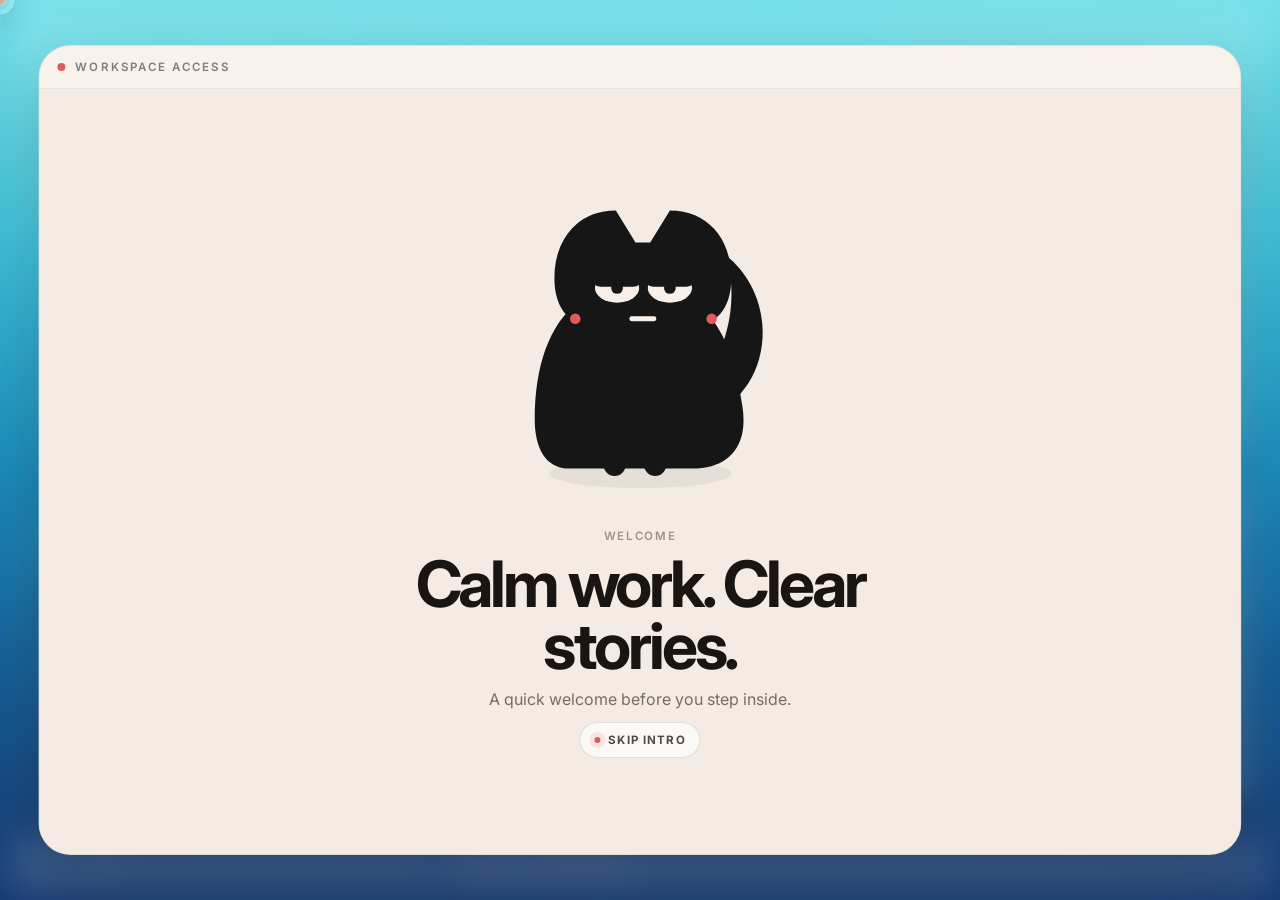
==== Diegetic portfolio/index.html @ e09e2489 "Add files via upload" ====
﻿<!DOCTYPE html>
<html lang="en">
<head>
  <meta charset="UTF-8">
  <meta name="viewport" content="width=device-width, initial-scale=1.0">
  <title>Welcome to my portfolio_Sweety Agarwal</title>
  <link rel="preconnect" href="https://fonts.googleapis.com">
  <link rel="preconnect" href="https://fonts.gstatic.com" crossorigin>
  <link href="https://fonts.googleapis.com/css2?family=Inter:wght@400;500;600;700;800&display=swap" rel="stylesheet">
  <link rel="stylesheet" href="styles.css">
</head>
<body data-stage="entry" data-theme="light">
  <div class="desktop-shell" id="desktop-shell">
    <div class="system-surface" id="system-surface">
      <div class="wallpaper-orb orb-a"></div>
      <div class="wallpaper-orb orb-b"></div>
      <div class="wallpaper-glow glow-a"></div>
      <div class="wallpaper-glow glow-b"></div>

      <main class="desktop-canvas" id="desktop-canvas">
        <div class="ocean-backdrop" aria-hidden="true">
          <img class="ocean-illustration" src="ocean-scene.svg" alt="">

          <div class="ocean-light light-a"></div>
          <div class="ocean-light light-b"></div>
          <div class="ocean-current current-a"></div>
          <div class="ocean-current current-b"></div>

          <div class="ocean-bubble-column bubbles-a">
            <span></span><span></span><span></span><span></span><span></span>
          </div>
          <div class="ocean-bubble-column bubbles-b">
            <span></span><span></span><span></span><span></span>
          </div>

          <div class="ocean-ambient-school">
            <span class="ambient-fish ambient-fish-a"></span>
            <span class="ambient-fish ambient-fish-b"></span>
            <span class="ambient-fish ambient-fish-c"></span>
            <span class="ambient-fish ambient-fish-d"></span>
            <span class="ambient-fish ambient-fish-e"></span>
          </div>

          <div class="ocean-plants">
            <span class="seaweed seaweed-a"></span>
            <span class="seaweed seaweed-b"></span>
            <span class="seaweed seaweed-c"></span>
            <span class="seaweed seaweed-d"></span>
            <span class="seaweed seaweed-e"></span>
            <span class="coral coral-a"></span>
            <span class="coral coral-b"></span>
          </div>

          <div class="custom-fish-layer" id="custom-fish-layer"></div>
        </div>

        <aside class="widgets-stack">
          <section class="widget-card hero-widget">
            <p class="widget-label">Sweety Agarwal</p>
            <h1>Interaction and visual designer building calm, story-led experiences.</h1>
            <p class="hero-compact-meta">Interaction and Visual Designer - Chhatarpur, India</p>
            <p class="hero-compact-note">
              UX/UI, packaging, editorial, and illustration shaped through research, systems thinking, and visual craft.
            </p>
            <div class="widget-actions">
              <button class="action-button" data-app-launch="projects" type="button">
                <span class="ms-icon">&#xE8B7;</span>
                <span>All Works</span>
              </button>
              <button class="action-button secondary" data-app-launch="resume" type="button">
                <span class="ms-icon">&#xE8A5;</span>
                <span>Resume</span>
              </button>
            </div>
            <div class="widget-links hero-link-row">
              <a href="https://www.behance.net/sweetyagarwal5" target="_blank" rel="noreferrer">
                <span class="ms-icon">&#xE8A7;</span>
                <span>Behance</span>
              </a>
              <a href="mailto:sagarwa130ct2004@gmail.com">
                <span class="ms-icon">&#xE8A8;</span>
                <span>Email</span>
              </a>
              <a href="file:///C:/Users/sweet/Downloads/Resume_SweetyAgarwal.pdf" target="_blank" rel="noreferrer">
                <span class="ms-icon">&#xE8E5;</span>
                <span>Resume PDF</span>
              </a>
            </div>
          </section>

          <div class="fish-studio-slot" id="fish-studio-desktop-slot">
            <section class="widget-card fish-studio-panel" id="fish-studio-panel" aria-labelledby="fish-studio-title">
              <div class="fish-studio-header">
                <p class="widget-label">Ocean Studio</p>
                <h2 id="fish-studio-title">Design your own fish</h2>
                <p>
                  Pick a fish preset, add a name, sketch on the canvas, and send it swimming into the home ocean.
                </p>
              </div>

              <div class="fish-studio-controls">
                <div class="fish-preset-row" id="fish-preset-row" role="list" aria-label="Fish presets"></div>

                <label class="fish-name-field" for="fish-name-input">
                  <span>Fish name</span>
                  <input id="fish-name-input" type="text" maxlength="24" value="Moonbeam" placeholder="Name your fish">
                </label>

                <div class="fish-brush-row">
                  <div class="fish-color-row" id="fish-color-row" role="list" aria-label="Brush colors"></div>

                  <label class="fish-size-field" for="fish-brush-size">
                    <span>Brush size</span>
                    <input id="fish-brush-size" type="range" min="2" max="16" value="7">
                  </label>
                </div>
              </div>

              <div class="fish-canvas-shell">
                <canvas class="fish-designer-canvas" id="fish-designer-canvas" width="360" height="220"></canvas>

                <div class="fish-canvas-actions">
                  <button class="action-button" id="save-fish-button" type="button">
                    <span class="ms-icon">&#xE8C8;</span>
                    <span>Add to Ocean</span>
                  </button>
                  <button class="action-button secondary" id="clear-fish-button" type="button">
                    <span class="ms-icon">&#xE74D;</span>
                    <span>Clear Marks</span>
                  </button>
                </div>
              </div>

              <p class="fish-studio-note" id="fish-studio-note">
                Choose a preset, sketch on it, and watch it join the underwater background.
              </p>
            </section>
          </div>
        </aside>

        <section class="desktop-field">
          <div class="desktop-icons" id="desktop-icons"></div>
        </section>
      </main>

      <section class="tablet-hub" id="tablet-hub" aria-label="Tablet workspace">
        <header class="tablet-topbar">
          <div class="tablet-topbar-left">
            <strong id="tablet-time">09:41</strong>
            <span id="tablet-date">Saturday</span>
          </div>
          <div class="tablet-topbar-right">
            <span class="tablet-status-pill">Wi-Fi</span>
            <span class="tablet-status-pill">100%</span>
          </div>
        </header>

        <div class="tablet-surface">
          <section class="tablet-widget tablet-feature-card">
            <p class="tablet-kicker">Sweety Agarwal</p>
            <h1>Interaction and visual design shaped by research, systems, and storytelling.</h1>
            <p>
              Across interfaces, packaging, editorial, and illustration, I build work that feels calm,
              expressive, and easy to understand on first contact.
            </p>
            <div class="tablet-quick-actions">
              <button class="tablet-action" type="button" data-app-launch="projects" data-track-app="projects">
                <span class="shell-inline-icon" aria-hidden="true">
                  <svg viewBox="0 0 24 24">
                    <path d="M3 7.5h6l2 2H21v8.5a2 2 0 0 1-2 2H5a2 2 0 0 1-2-2z"></path>
                    <path d="M3 7.5V6a2 2 0 0 1 2-2h4.5l2 2H19a2 2 0 0 1 2 2v1.5"></path>
                  </svg>
                </span>
                <span>Works</span>
              </button>
              <button class="tablet-action secondary" type="button" data-app-launch="gallery" data-track-app="gallery">
                <span class="shell-inline-icon" aria-hidden="true">
                  <svg viewBox="0 0 24 24">
                    <rect x="3.5" y="5" width="17" height="14" rx="2.5"></rect>
                    <circle cx="9" cy="10" r="1.5"></circle>
                    <path d="M6 16l4-3.5 3 2 2.5-2 2.5 3.5"></path>
                  </svg>
                </span>
                <span>Gallery</span>
              </button>
            </div>
          </section>

          <section class="tablet-widget tablet-profile-card">
            <p class="tablet-kicker">Profile</p>
            <strong>Sweety Agarwal</strong>
            <span>Interaction and Visual Designer</span>
            <span>Chhatarpur, India</span>
            <p class="profile-note">
              My process moves from framing the problem clearly to crafting the final visual language with intention.
            </p>
            <div class="tablet-inline-links">
              <a href="mailto:sagarwa130ct2004@gmail.com">Email</a>
              <a href="https://www.behance.net/sweetyagarwal5" target="_blank" rel="noreferrer">Behance</a>
            </div>
          </section>

          <section class="tablet-widget tablet-apps-card">
            <div class="tablet-app-grid" id="tablet-app-grid"></div>
          </section>

          <div class="fish-studio-slot" id="fish-studio-tablet-slot"></div>
        </div>

        <div class="tablet-dock" id="tablet-dock"></div>
      </section>

      <section class="mobile-hub" id="mobile-hub" aria-label="Mobile workspace">
        <header class="mobile-statusbar">
          <strong id="mobile-time">09:41</strong>
          <div class="mobile-status-icons">
            <span>5G</span>
            <span>78%</span>
          </div>
        </header>

        <div class="mobile-searchbar">
          <span class="shell-inline-icon" aria-hidden="true">
            <svg viewBox="0 0 24 24">
              <circle cx="11" cy="11" r="6.5"></circle>
              <path d="M16 16L21 21"></path>
            </svg>
          </span>
          <span>Search portfolio apps</span>
        </div>

        <section class="mobile-hero-card">
          <p class="mobile-kicker">Sweety Agarwal</p>
          <h1>Calm, story-led design across UX, branding, editorial, and illustration.</h1>
          <p>
            I use research, systems thinking, and visual craft to turn complex ideas into intuitive,
            expressive experiences that still feel easy to navigate.
          </p>
          <div class="mobile-hero-actions">
            <button class="mobile-chip" type="button" data-app-launch="projects" data-track-app="projects">
              <span class="shell-inline-icon" aria-hidden="true">
                <svg viewBox="0 0 24 24">
                  <path d="M3 7.5h6l2 2H21v8.5a2 2 0 0 1-2 2H5a2 2 0 0 1-2-2z"></path>
                  <path d="M3 7.5V6a2 2 0 0 1 2-2h4.5l2 2H19a2 2 0 0 1 2 2v1.5"></path>
                </svg>
              </span>
              <span>Works</span>
            </button>
            <button class="mobile-chip secondary" type="button" data-app-launch="contact" data-track-app="contact">
              <span class="shell-inline-icon" aria-hidden="true">
                <svg viewBox="0 0 24 24">
                  <rect x="3.5" y="6" width="17" height="12" rx="2.5"></rect>
                  <path d="M5.5 8l6.5 5 6.5-5"></path>
                </svg>
              </span>
              <span>Contact</span>
            </button>
          </div>
        </section>

        <section class="mobile-feature-card">
          <div>
            <p class="mobile-kicker">Designer note</p>
            <strong>Clear systems, emotional readability, and polished craft.</strong>
            <span>I balance structure and visual sensitivity so the work feels both thoughtful and alive.</span>
          </div>
          <button class="mobile-feature-open" type="button" data-app-launch="about" data-track-app="about">
            About
          </button>
        </section>

        <section class="mobile-apps-card">
          <div class="mobile-app-grid" id="mobile-app-grid"></div>
        </section>

        <div class="fish-studio-slot" id="fish-studio-mobile-slot"></div>

        <div class="mobile-dock" id="mobile-dock"></div>
      </section>

      <footer class="taskbar" aria-label="Windows 11 taskbar">
        <div class="taskbar-left">
          <div class="weather-chip">
            <span class="ms-icon" aria-hidden="true">&#xE706;</span>
            <div>
              <strong>27&#176;C</strong>
              <span>Partly sunny</span>
            </div>
          </div>
        </div>

        <div class="taskbar-center">
          <button class="taskbar-button start-button" data-app="home" aria-label="Open Home" type="button">
            <span class="windows-logo" aria-hidden="true">
              <span></span><span></span><span></span><span></span>
            </span>
          </button>
          <button class="taskbar-search" type="button" data-app-launch="home" aria-label="Search portfolio">
            <span class="ms-icon" aria-hidden="true">&#xE721;</span>
            <span>Search</span>
          </button>
          <button class="taskbar-button" data-app="projects" aria-label="Open Works" type="button">
            <span class="ms-icon">&#xE8B7;</span>
          </button>
          <button class="taskbar-button" data-app="gallery" aria-label="Open Gallery" type="button">
            <span class="ms-icon">&#xE91B;</span>
          </button>
          <button class="taskbar-button" data-app="resume" aria-label="Open Resume" type="button">
            <span class="ms-icon">&#xE8A5;</span>
          </button>
          <button class="taskbar-button" data-app="skills" aria-label="Open Skills" type="button">
            <span class="ms-icon">&#xE8A9;</span>
          </button>
          <button class="taskbar-button" data-app="contact" aria-label="Open Contact" type="button">
            <span class="ms-icon">&#xE8A8;</span>
          </button>
        </div>

        <div class="taskbar-right">
          <div class="tray-status">
            <span class="ms-icon" aria-hidden="true">&#xE70D;</span>
            <span class="ms-icon" aria-hidden="true">&#xEC15;</span>
            <span class="ms-icon" aria-hidden="true">&#xE7F5;</span>
          </div>
          <span class="tray-chip">ENG</span>
          <span class="tray-chip">IN</span>
          <span class="tray-clock">
            <span id="clock-time">00:00</span>
            <span id="clock-date">Loading date</span>
          </span>
        </div>
      </footer>
    </div>
  </div>

  <section class="studio-scene" id="studio-scene" aria-label="Illustrated studio scene">
    <div class="studio-stage">
      <div class="studio-room">
        <div class="studio-shelf shelf-top">
          <span class="shelf-box box-wide"></span>
          <span class="shelf-book-stack"></span>
          <span class="shelf-books books-lean"></span>
        </div>
        <div class="studio-shelf shelf-mid">
          <span class="shelf-box box-soft"></span>
          <span class="shelf-books books-tight"></span>
          <span class="shelf-box box-tall"></span>
        </div>

        <div class="wall-notes" aria-hidden="true">
          <span class="wall-note note-a"></span>
          <span class="wall-note note-b"></span>
          <span class="wall-note note-c"></span>
        </div>

        <button class="studio-object object-frame" type="button" data-scene-panel="about">
          <span class="frame-shell">
            <span class="frame-photo">
              <img src="https://pps.services.adobe.com/api/profile/90A51F5764BF70F70A495C36@65532a2e63c0a029495ea7.e/image/05bfb27a-6ff1-46e8-b8dc-bf4c6f96208b/276" alt="Portrait of Sweety Agarwal">
            </span>
          </span>
          <span class="studio-object-label">About</span>
        </button>

        <button class="studio-object object-canvas" type="button" data-scene-panel="canvas">
          <span class="canvas-panel">
            <img src="canvas-ocean-art.svg" alt="">
            <span class="canvas-swim-school" aria-hidden="true">
              <span class="canvas-swim-fish canvas-swim-fish-a"></span>
              <span class="canvas-swim-fish canvas-swim-fish-b"></span>
              <span class="canvas-swim-fish canvas-swim-fish-c"></span>
            </span>
          </span>
          <span class="easel-legs"></span>
          <span class="studio-object-label">Practice</span>
        </button>

        <button class="studio-object object-notebook" type="button" data-scene-panel="skills">
          <span class="notebook-shell">
            <span class="notebook-page"></span>
            <span class="notebook-band"></span>
          </span>
          <span class="studio-object-label">Skills</span>
        </button>

        <button class="studio-object object-tablet" type="button" data-scene-panel="works">
          <span class="tablet-shell">
            <span class="tablet-screen">
              <img src="https://mir-s3-cdn-cf.behance.net/project_modules/1400/9d5070246228971.69c004b11dc6f.jpg" alt="Selected work preview">
            </span>
          </span>
          <span class="studio-object-label">Works</span>
        </button>

        <button class="studio-object object-laptop" type="button" data-scene-enter>
          <span class="laptop-display">
            <span class="laptop-screen">
              <span class="mini-shell">
                <span class="mini-dot"></span>
                <span class="mini-window"></span>
                <span class="mini-card card-a"></span>
                <span class="mini-card card-b"></span>
                <span class="mini-card card-c"></span>
              </span>
            </span>
          </span>
          <span class="laptop-base">
            <span class="keyboard-field"></span>
            <span class="trackpad"></span>
          </span>
          <span class="studio-object-label">Enter workspace</span>
        </button>

        <button class="studio-object object-phone" type="button" data-scene-panel="contact">
          <span class="phone-shell">
            <span class="phone-screen">
              <span class="phone-notch"></span>
              <span class="phone-app-grid"></span>
            </span>
          </span>
          <span class="studio-object-label">Contact</span>
        </button>

        <button class="studio-object object-papers" type="button" data-scene-panel="resume">
          <span class="paper-stack">
            <span class="paper-sheet sheet-a"></span>
            <span class="paper-sheet sheet-b"></span>
            <span class="paper-sheet sheet-c"></span>
          </span>
          <span class="studio-object-label">Resume</span>
        </button>

        <button class="studio-object object-lamp" type="button" data-scene-panel="default">
          <span class="lamp-shade"></span>
          <span class="lamp-arm"></span>
          <span class="lamp-base"></span>
          <span class="lamp-bulb"></span>
          <span class="studio-object-label">Start here</span>
        </button>

        <div class="desk-surface" aria-hidden="true"></div>

        <div class="scene-screen-overlay" id="scene-screen-overlay" data-open="false">
          <article class="scene-panel-card" id="scene-panel-card" hidden tabindex="-1">
            <button class="scene-panel-close" id="scene-panel-close" type="button" hidden aria-label="Close scene panel">
              <span class="ms-icon" aria-hidden="true">&#xE711;</span>
            </button>
            <div id="scene-panel-content"></div>
          </article>
        </div>
      </div>

      <div class="scene-entry-actions">
        <button class="action-button" type="button" data-scene-enter>
          <span class="ms-icon">&#xE80F;</span>
          <span>Enter workspace</span>
        </button>
      </div>
    </div>
  </section>

  <div class="entry-layer" id="entry-layer">
    <div class="entry-window" id="entry-window" data-state="intro">
      <div class="entry-window-bar">
        <span class="entry-window-dot" aria-hidden="true"></span>
        <span class="entry-window-label">Workspace Access</span>
      </div>
      <div class="entry-window-body">
        <div class="entry-content" id="entry-content"></div>
      </div>
    </div>
  </div>

  <div class="resident-mascot" id="resident-mascot" aria-live="polite"></div>
  <div class="cursor-glow" id="cursor-glow" data-mode="hidden" aria-hidden="true"></div>

  <script src="app.js"></script>
</body>
</html>
---- Diegetic portfolio/styles.css ----
:root {
  --sky-top: #eef3fb;
  --sky-bottom: #d5e2f6;
  --mica: rgba(248, 251, 255, 0.56);
  --mica-strong: rgba(255, 255, 255, 0.72);
  --line: rgba(255, 255, 255, 0.4);
  --text: #16325c;
  --text-soft: rgba(22, 50, 92, 0.82);
  --shadow: 0 24px 60px rgba(25, 48, 90, 0.18);
  --taskbar-shadow: 0 20px 50px rgba(27, 45, 74, 0.16);
  --radius-xl: 28px;
  --radius-lg: 20px;
  --radius-md: 16px;
  --scene-wall: #f6efe7;
  --scene-wall-soft: #efe5db;
  --scene-panel-bg: rgba(255, 255, 255, 0.72);
  --scene-outline: rgba(27, 61, 113, 0.12);
  --scene-desk: #d7b18e;
  --scene-desk-edge: #c59667;
  --scene-wood-shadow: rgba(107, 73, 43, 0.18);
  --scene-object: #f8fbff;
  --scene-object-edge: rgba(33, 74, 133, 0.18);
  --scene-glow: rgba(118, 158, 255, 0.34);
  --scene-warm-glow: rgba(255, 220, 170, 0.48);
}

* {
  box-sizing: border-box;
}

html,
body {
  position: relative;
  margin: 0;
  min-height: 100%;
  overflow: hidden;
  font-family: "Inter", "Segoe UI Variable", "Segoe UI", sans-serif;
  color: var(--text);
  background: linear-gradient(180deg, var(--sky-top) 0%, var(--sky-bottom) 100%);
  transition: background 220ms ease, color 220ms ease;
}

button,
input,
textarea {
  font: inherit;
}

a {
  color: inherit;
}

.ms-icon {
  font-family: "Segoe Fluent Icons", "Segoe MDL2 Assets", sans-serif;
  font-style: normal;
  font-weight: 400;
  speak: none;
}

.studio-scene,
.desktop-shell {
  transition:
    opacity 460ms ease,
    transform 560ms cubic-bezier(0.2, 0.8, 0.2, 1);
}

body[data-stage="scene"] .desktop-shell {
  opacity: 0;
  pointer-events: none;
  transform: translateY(30px) scale(0.985);
}

body[data-stage="entry"] .studio-scene,
body[data-stage="unlocking"] .studio-scene,
body[data-stage="desktop"] .studio-scene {
  opacity: 0;
  pointer-events: none;
  transform: scale(1.02);
}

.system-surface {
  position: relative;
  min-height: 100vh;
  transition:
    opacity 520ms ease,
    transform 720ms cubic-bezier(0.2, 0.8, 0.2, 1),
    filter 720ms cubic-bezier(0.2, 0.8, 0.2, 1);
}

body[data-stage="entry"] .system-surface {
  opacity: 0.18;
  filter: blur(18px) saturate(0.88);
  transform: scale(0.986);
  pointer-events: none;
  user-select: none;
}

body[data-stage="unlocking"] .system-surface {
  opacity: 1;
  filter: blur(0) saturate(1);
  transform: scale(1);
  pointer-events: none;
}

body[data-stage="desktop"] .system-surface {
  opacity: 1;
  filter: none;
  transform: none;
  pointer-events: auto;
  user-select: auto;
}

.entry-layer {
  position: fixed;
  inset: 0;
  z-index: 90;
  pointer-events: none;
}

.entry-layer.is-complete {
  pointer-events: none;
}

.entry-window {
  position: fixed;
  top: 50%;
  left: 50%;
  --entry-window-height: min(90vh, 940px);
  width: min(94vw, 1480px);
  height: min(var(--entry-window-height), calc(100vh - 14px));
  min-height: var(--entry-window-height);
  max-height: calc(100vh - 14px);
  border: 1px solid rgba(31, 24, 19, 0.08);
  border-radius: 32px;
  background: #f4ece4;
  color: #151311;
  box-shadow: 0 30px 70px rgba(42, 28, 17, 0.18);
  overflow: hidden;
  opacity: 0;
  pointer-events: auto;
  visibility: hidden;
  transform: translate(-50%, -50%) scale(0.96);
  transition:
    opacity 280ms ease,
    visibility 280ms ease,
    transform 720ms cubic-bezier(0.2, 0.8, 0.2, 1);
}

body[data-stage="entry"] .entry-window,
body[data-stage="unlocking"] .entry-window {
  opacity: 1;
  visibility: visible;
}

body[data-stage="entry"] .entry-window {
  transform: translate(-50%, -50%) scale(1);
}

body[data-stage="unlocking"] .entry-window {
  transform: translate(-50%, -50%) scale(1.03);
}

body[data-stage="desktop"] .entry-window {
  opacity: 0;
  visibility: hidden;
  transform: translate(-50%, -52%) scale(1.02);
}

.entry-window-bar {
  display: flex;
  align-items: center;
  gap: 10px;
  padding: 14px 18px;
  border-bottom: 1px solid rgba(31, 24, 19, 0.08);
  background: #f8f2ec;
}

.entry-window-dot {
  width: 8px;
  height: 8px;
  border-radius: 999px;
  background: #de5b5b;
}

.entry-window-label {
  font-size: 0.72rem;
  font-weight: 600;
  letter-spacing: 0.18em;
  text-transform: uppercase;
  color: rgba(31, 24, 19, 0.54);
}

.entry-window-body {
  display: flex;
  min-height: calc(var(--entry-window-height) - 52px);
  padding: clamp(18px, 2.4vw, 28px);
  background: #f4ece4;
  align-items: center;
  overflow-y: auto;
  overflow-x: hidden;
}

.entry-content {
  display: flex;
  flex: 1;
  min-width: 0;
  align-items: center;
  justify-content: center;
}

.entry-screen {
  width: 100%;
  display: grid;
  justify-items: center;
  align-content: center;
  min-height: 100%;
  gap: 16px;
  text-align: center;
  opacity: 1;
  filter: none;
  transform: translateY(0);
  transition:
    opacity 180ms ease,
    transform 180ms ease,
    filter 220ms ease;
  animation: entryScreenIn 420ms cubic-bezier(0.2, 0.8, 0.2, 1) both;
}

.entry-screen.is-exiting {
  opacity: 0;
  filter: blur(10px);
  transform: translateY(-14px) scale(0.985);
}

.entry-screen.is-exiting[data-exit-direction="forward"] {
  transform: translateX(-18px) scale(0.985);
}

.entry-screen.is-exiting[data-exit-direction="fade"] {
  transform: translateY(-8px) scale(0.992);
}

.entry-stage-shell {
  display: grid;
  place-items: center;
  width: min(100%, 440px);
  min-height: 292px;
  padding: 8px 18px 4px;
  border: 0;
  border-radius: 0;
  background: transparent;
}

.entry-stage-shell-splash {
  min-height: 328px;
}

.entry-stage-shell-login {
  min-height: 278px;
}

.entry-cat-trigger {
  display: inline-grid;
  place-items: center;
  padding: 0;
  border: 0;
  background: transparent;
  cursor: pointer;
  transition: transform 180ms ease;
}

.entry-cat-trigger.is-static {
  cursor: default;
}

.entry-cat-trigger:hover,
.entry-cat-trigger:focus-visible {
  transform: translateY(-2px);
}

.entry-cat-trigger:focus-visible {
  outline: none;
}

.entry-cat-stage {
  display: grid;
  justify-items: center;
  gap: 12px;
  transition:
    opacity 280ms ease,
    transform 560ms cubic-bezier(0.2, 0.8, 0.2, 1);
}

.entry-cat-stage .cat-mascot {
  width: min(336px, 44vw);
  animation: mascotFloat 4.8s ease-in-out infinite;
}

.entry-voice-shell {
  display: inline-flex;
  align-items: center;
  justify-content: center;
  width: auto;
  max-width: 100%;
  padding: 10px 12px;
  border: 1px solid rgba(31, 24, 19, 0.08);
  border-radius: 999px;
  background: rgba(250, 244, 237, 0.94);
  box-shadow: 0 14px 28px rgba(39, 28, 19, 0.1);
  transition:
    box-shadow 180ms ease,
    transform 180ms ease;
}

.entry-voice-shell.is-speaking {
  box-shadow: 0 22px 40px rgba(39, 28, 19, 0.14);
  transform: translateY(-2px);
}

.entry-voice-meta,
.resident-guide-voice {
  display: flex;
  align-items: center;
  gap: 8px;
  width: 100%;
  color: rgba(31, 24, 19, 0.48);
  font-size: 0.63rem;
  font-weight: 700;
  letter-spacing: 0.12em;
  text-transform: uppercase;
}

.cat-voice-dot {
  width: 7px;
  height: 7px;
  border-radius: 999px;
  background: #de5b5b;
  box-shadow: 0 0 0 6px rgba(222, 91, 91, 0.12);
  flex-shrink: 0;
}

.cat-voice-bars {
  display: inline-flex;
  align-items: flex-end;
  gap: 4px;
  min-height: 14px;
  margin-left: auto;
}

.cat-voice-bars span {
  width: 4px;
  height: 10px;
  border-radius: 999px;
  background: rgba(31, 24, 19, 0.24);
  opacity: 0.54;
  transform-origin: center bottom;
}

.entry-voice-shell.is-speaking .cat-voice-bars span,
.resident-mascot.is-speaking .cat-voice-bars span {
  animation: voiceMeter 720ms ease-in-out infinite;
  opacity: 1;
}

.entry-voice-shell.is-speaking .cat-voice-bars span:nth-child(2),
.resident-mascot.is-speaking .cat-voice-bars span:nth-child(2) {
  animation-delay: 0.12s;
}

.entry-voice-shell.is-speaking .cat-voice-bars span:nth-child(3),
.resident-mascot.is-speaking .cat-voice-bars span:nth-child(3) {
  animation-delay: 0.24s;
}

.entry-voice-copy {
  display: none;
}

.entry-title,
.entry-login-label {
  margin: 0;
  font-size: clamp(2.2rem, 5vw, 4.4rem);
  font-weight: 700;
  letter-spacing: -0.05em;
  line-height: 0.96;
  color: #181512;
}

.entry-copy-block,
.entry-login-panel {
  display: grid;
  justify-items: center;
  gap: 14px;
  width: min(100%, 460px);
}

.entry-copy-block-intro {
  gap: 10px;
  width: min(100%, 520px);
}

.entry-intro-note {
  max-width: 32ch;
  margin: 0;
  color: rgba(31, 24, 19, 0.6);
  line-height: 1.65;
}

.entry-status-copy {
  margin: 0;
  font-size: 0.96rem;
  font-weight: 500;
  letter-spacing: 0.1em;
  text-transform: lowercase;
  color: rgba(31, 24, 19, 0.56);
}

.entry-status-dots {
  display: inline-flex;
  gap: 4px;
  margin-left: 6px;
  vertical-align: middle;
}

.entry-status-dots span {
  width: 5px;
  height: 5px;
  border-radius: 999px;
  background: rgba(31, 24, 19, 0.36);
  animation: statusDotPulse 1.2s ease-in-out infinite;
}

.entry-status-dots span:nth-child(2) {
  animation-delay: 0.18s;
}

.entry-status-dots span:nth-child(3) {
  animation-delay: 0.36s;
}

.entry-progress {
  display: inline-flex;
  align-items: center;
  gap: 9px;
}

.entry-footer {
  display: flex;
  flex-wrap: wrap;
  align-items: center;
  justify-content: center;
  gap: 10px 14px;
}

.entry-kicker,
.entry-cue {
  margin: 0;
  font-size: 0.72rem;
  font-weight: 600;
  letter-spacing: 0.14em;
  text-transform: uppercase;
}

.entry-kicker {
  color: rgba(31, 24, 19, 0.42);
}

.entry-cue {
  color: rgba(31, 24, 19, 0.36);
}

.entry-progress-dot {
  width: 8px;
  height: 8px;
  border-radius: 999px;
  background: rgba(31, 24, 19, 0.12);
  transition: background-color 180ms ease, transform 180ms ease;
}

.entry-progress-dot.is-active {
  background: #de5b5b;
  transform: scale(1.05);
}

.entry-skip,
.resident-guide-skip {
  display: inline-flex;
  align-items: center;
  justify-content: center;
  gap: 8px;
  padding: 10px 14px;
  border: 1px solid rgba(31, 24, 19, 0.12);
  border-radius: 999px;
  background: rgba(255, 255, 255, 0.66);
  color: rgba(31, 24, 19, 0.78);
  cursor: pointer;
  font-size: 0.72rem;
  font-weight: 700;
  letter-spacing: 0.1em;
  text-transform: uppercase;
  transition:
    background-color 180ms ease,
    transform 180ms ease,
    box-shadow 180ms ease;
}

.entry-skip::before,
.resident-guide-skip::before {
  content: "";
  width: 6px;
  height: 6px;
  border-radius: 999px;
  background: #de5b5b;
  box-shadow: 0 0 0 5px rgba(222, 91, 91, 0.12);
}

.entry-skip:hover,
.entry-skip:focus-visible,
.resident-guide-skip:hover,
.resident-guide-skip:focus-visible {
  background: rgba(255, 255, 255, 0.9);
  box-shadow: 0 14px 24px rgba(39, 28, 19, 0.08);
  transform: translateY(-1px);
}

.entry-skip:focus-visible,
.resident-guide-skip:focus-visible {
  outline: 3px solid rgba(33, 101, 221, 0.24);
  outline-offset: 2px;
}

.entry-cta {
  display: inline-flex;
  align-items: center;
  gap: 10px;
  padding: 10px 16px;
  border: 1px solid rgba(31, 24, 19, 0.12);
  border-radius: 999px;
  background: #faf5ef;
  color: #171411;
  cursor: pointer;
  font-weight: 600;
  letter-spacing: 0.02em;
}

.entry-cta::before {
  content: "";
  width: 6px;
  height: 6px;
  border-radius: 999px;
  background: #de5b5b;
}

.entry-cta:hover,
.entry-cta:focus-visible {
  background: #fffaf6;
}

.entry-name-input {
  width: min(100%, 380px);
  padding: 14px 18px;
  border: 1px solid rgba(31, 24, 19, 0.14);
  border-radius: 999px;
  background: #fcf8f4;
  color: #171411;
  text-align: center;
}

.entry-name-input::placeholder {
  color: rgba(31, 24, 19, 0.38);
}

.entry-login-panel {
  transition:
    opacity 220ms ease,
    transform 280ms ease;
}

.entry-name-input:focus-visible {
  outline: 3px solid rgba(33, 101, 221, 0.28);
  outline-offset: 2px;
}

.entry-window.is-unlocking .entry-login-panel {
  opacity: 0;
  transform: translateY(-16px);
}

.entry-window.is-unlocking .entry-cat-stage,
.entry-window.is-unlocking .entry-stage-shell {
  transform: translateY(28px) scale(0.94);
}

.cat-mascot {
  --cat-track-x: 0px;
  --cat-track-y: 0px;
  --cat-base-look-x: 0px;
  --cat-base-look-y: 0px;
  --cat-eye-open: 1;
  --head-shift-x: 0px;
  --head-shift-y: 0px;
  --head-rotate: 0deg;
  --tail-shift-x: 0px;
  --tail-shift-y: 0px;
  --tail-rotate: -8deg;
  --body-scale-x: 1;
  --body-scale-y: 1;
  --body-shift-y: 0px;
  --paws-shift-y: 0px;
  --paw-left-x: 0px;
  --paw-left-y: 0px;
  --paw-left-rotate: 0deg;
  --paw-right-x: 0px;
  --paw-right-y: 0px;
  --paw-right-rotate: 0deg;
  --cat-mouth-scale: 1;
  --cat-mouth-rotate: 0deg;
  display: inline-grid;
  place-items: center;
  color: #161616;
  transform: translateY(0);
  transition: transform 180ms ease;
}

.cat-mascot svg {
  width: 100%;
  height: auto;
  display: block;
}

.cat-stage-ring ellipse {
  fill: rgba(31, 24, 19, 0.06);
}

.cat-tail,
.cat-body,
.cat-head,
.cat-paw,
.cat-eye-lid {
  fill: currentColor;
}

.cat-tail-group,
.cat-body-group,
.cat-head-group,
.cat-paws-group {
  transition: transform 220ms ease;
}

.cat-tail-group {
  transform-origin: 186px 188px;
  transform: translate(var(--tail-shift-x), var(--tail-shift-y)) rotate(var(--tail-rotate));
}

.cat-body-group {
  transform-origin: 140px 178px;
  transform: translateY(var(--body-shift-y)) scale(var(--body-scale-x), var(--body-scale-y));
}

.cat-paws-group {
  transform: translateY(var(--paws-shift-y));
}

.cat-paw {
  transform-box: fill-box;
  transform-origin: center;
}

.cat-paw-left {
  transform: translate(var(--paw-left-x), var(--paw-left-y)) rotate(var(--paw-left-rotate));
}

.cat-paw-right {
  transform: translate(var(--paw-right-x), var(--paw-right-y)) rotate(var(--paw-right-rotate));
}

.cat-head-group {
  transform-origin: 143px 84px;
  transform: translate(var(--head-shift-x), var(--head-shift-y)) rotate(var(--head-rotate));
}

.cat-eye-shape {
  fill: #f8f0e8;
  transform-origin: center;
  transform: scaleY(var(--cat-eye-open));
  transition: transform 180ms ease;
}

.cat-pupil-group {
  transform: translate(
    calc(var(--cat-base-look-x) + var(--cat-track-x)),
    calc(var(--cat-base-look-y) + var(--cat-track-y))
  );
  transition: transform 240ms cubic-bezier(0.2, 0.8, 0.2, 1);
}

.cat-eye-pupil {
  fill: #161616;
  transition: opacity 120ms ease;
}

.cat-mouth {
  fill: #f8f0e8;
  transform-box: fill-box;
  transform-origin: center;
  transform: scaleX(var(--cat-mouth-scale)) rotate(var(--cat-mouth-rotate));
  transition: transform 180ms ease;
}

.cat-cheek {
  fill: #de5b5b;
}

.entry-screen-splash .entry-cat-stage .cat-mascot {
  width: min(344px, 46vw);
  animation: mascotFloat 5.6s ease-in-out infinite;
}

.entry-screen-intro {
  gap: 20px;
}

.entry-screen-onboarding .entry-cat-stage .cat-mascot {
  width: min(320px, 42vw);
  animation: mascotFloat 4.6s ease-in-out infinite;
}

.entry-screen-login .entry-cat-stage .cat-mascot {
  width: min(306px, 40vw);
}

.cat-pose-splash {
  --head-shift-y: 2px;
  --tail-rotate: -14deg;
  --body-scale-y: 0.96;
  --paws-shift-y: 8px;
  --cat-eye-open: 0.92;
}

.cat-pose-stand {
  --body-scale-y: 1.07;
  --body-shift-y: -7px;
  --paws-shift-y: -3px;
  --tail-rotate: 12deg;
  --head-shift-y: -10px;
  --cat-eye-open: 1.03;
}

.cat-pose-settle {
  --body-scale-y: 1;
  --body-shift-y: -2px;
  --paws-shift-y: 2px;
  --tail-rotate: 6deg;
  --head-shift-y: -4px;
}

.cat-pose-observe {
  --head-shift-x: -2px;
  --head-rotate: -2deg;
  --tail-rotate: -10deg;
  --body-scale-y: 1.02;
  --cat-base-look-x: -1px;
}

.cat-pose-tilt {
  --head-shift-x: -4px;
  --head-rotate: -8deg;
  --tail-rotate: 10deg;
  --cat-base-look-x: 2px;
}

.cat-pose-anticipate {
  --head-shift-y: -7px;
  --tail-rotate: 16deg;
  --paw-right-y: -10px;
  --paw-right-rotate: -6deg;
  --cat-eye-open: 1.08;
}

.cat-pose-guard {
  --head-shift-y: 2px;
  --tail-rotate: -18deg;
  --body-scale-x: 1.02;
}

.cat-pose-listen {
  --head-shift-x: 4px;
  --head-shift-y: -2px;
  --tail-rotate: 8deg;
  --paw-left-y: -4px;
  --cat-eye-open: 1.04;
}

.cat-pose-turnaway {
  --head-shift-x: -10px;
  --head-rotate: -10deg;
  --tail-rotate: -24deg;
  --cat-base-look-x: -3px;
}

.cat-pose-approve {
  --head-shift-y: -4px;
  --tail-rotate: 20deg;
  --paw-right-y: -5px;
  --cat-mouth-scale: 1.3;
  --cat-mouth-rotate: 6deg;
}

.cat-pose-loaf {
  --body-scale-y: 0.95;
  --paws-shift-y: 10px;
  --tail-rotate: -4deg;
  --head-shift-y: 2px;
}

.cat-pose-walk {
  --head-shift-x: 7px;
  --head-shift-y: -3px;
  --head-rotate: 4deg;
  --tail-rotate: 20deg;
  --body-scale-y: 1.04;
  --body-shift-y: -5px;
  --paws-shift-y: -5px;
  --cat-base-look-x: 4px;
  --cat-mouth-scale: 1.08;
}

.cat-mascot.is-ignore {
  --cat-base-look-x: -4px;
  --cat-base-look-y: 1.4px;
  --cat-mouth-scale: 0.74;
  --cat-mouth-rotate: -8deg;
}

.cat-mascot.is-approval {
  --cat-mouth-scale: 1.18;
  --cat-mouth-rotate: 4deg;
}

.cat-mascot.is-blinking .cat-eye-shape {
  transform: scaleY(0.08);
}

.cat-mascot.is-blinking .cat-eye-pupil {
  opacity: 0;
}

.cat-mascot.is-reacting .cat-tail-group {
  animation: tailSwish 620ms ease;
}

.cat-mascot.is-reacting .cat-head-group {
  animation: headNod 620ms ease;
}

.cat-mascot.is-speaking .cat-mouth {
  animation: catTalkMouth 180ms steps(2, end) infinite;
}

.cat-mascot.is-speaking .cat-head-group {
  animation: catTalkHead 360ms ease-in-out infinite;
}

.cat-mascot.is-speaking .cat-tail-group {
  animation: catTalkTail 780ms ease-in-out infinite;
}

.resident-mascot {
  position: fixed;
  right: 0;
  bottom: 86px;
  z-index: 85;
  display: flex;
  align-items: flex-end;
  gap: 18px;
  max-width: min(620px, calc(100vw - 14px));
  opacity: 0;
  pointer-events: none;
  transform: translate3d(24px, 18px, 0) scale(0.92);
  transform-origin: 100% 100%;
  transition:
    opacity 260ms ease,
    transform 420ms ease;
}

.resident-mascot.is-visible {
  opacity: 1;
  pointer-events: auto;
  transform: translate3d(0, 0, 0) scale(1);
}

.resident-mascot.is-dismissing {
  pointer-events: none;
}

.resident-mascot.is-dismissing:not(.is-walking-out) {
  opacity: 0;
  transform: translate3d(0, 16px, 0) scale(0.94);
}

.resident-mascot.is-dismissing.is-walking-out {
  opacity: 0;
  transform: translate3d(118%, 0, 0) scale(1);
  transition:
    transform 1180ms cubic-bezier(0.28, 0.04, 0.83, 0.26),
    opacity 180ms linear 920ms;
}

.resident-mascot-shell {
  display: grid;
  flex-shrink: 0;
  align-items: end;
  justify-items: end;
  width: 196px;
  height: 202px;
  border: 0;
  border-radius: 0;
  background: transparent;
  box-shadow: none;
  overflow: visible;
}

.resident-mascot .cat-mascot {
  width: 168px;
  transform-origin: 74% 100%;
  animation: mascotFloat 5.2s ease-in-out infinite;
}

.resident-guide-bubble {
  position: relative;
  margin-bottom: 24px;
  display: grid;
  gap: 12px;
  max-width: 344px;
  padding: 18px 20px;
  border: 1px solid rgba(31, 24, 19, 0.08);
  border-radius: 24px;
  background: rgba(244, 236, 228, 0.96);
  box-shadow: 0 18px 34px rgba(39, 28, 19, 0.12);
  opacity: 0;
  transform: translateY(10px);
  transition:
    opacity 220ms ease,
    transform 220ms ease;
}

.resident-guide-bubble::after {
  content: "";
  position: absolute;
  right: -8px;
  bottom: 22px;
  width: 16px;
  height: 16px;
  border-top: 1px solid rgba(31, 24, 19, 0.08);
  border-right: 1px solid rgba(31, 24, 19, 0.08);
  background: rgba(244, 236, 228, 0.96);
  transform: rotate(45deg);
}

.resident-guide-bubble.is-visible {
  opacity: 1;
  transform: translateY(0);
}

.resident-guide-copy {
  margin: 0;
  color: rgba(31, 24, 19, 0.86);
  font-size: 0.95rem;
  line-height: 1.7;
}

.resident-guide-actions {
  display: flex;
  justify-content: flex-start;
}

.resident-mascot.is-speaking .resident-guide-bubble {
  box-shadow: 0 22px 40px rgba(39, 28, 19, 0.16);
}

.resident-mascot.is-walking-out .resident-guide-bubble {
  opacity: 0;
  transform: translate3d(18px, 8px, 0);
  transition-duration: 180ms;
}

.resident-mascot.is-walking-out .cat-mascot {
  animation: residentWalkBob 280ms ease-in-out infinite;
}

.resident-mascot.is-walking-out .cat-body-group {
  animation: residentBodyStride 280ms ease-in-out infinite;
}

.resident-mascot.is-walking-out .cat-head-group {
  animation: residentHeadStride 280ms ease-in-out infinite;
}

.resident-mascot.is-walking-out .cat-tail-group {
  animation: residentTailStride 560ms ease-in-out infinite;
}

.resident-mascot.is-walking-out .cat-paw-left {
  animation: residentPawLeft 280ms ease-in-out infinite;
}

.resident-mascot.is-walking-out .cat-paw-right {
  animation: residentPawRight 280ms ease-in-out infinite;
}

.guide-focus {
  position: relative;
  z-index: 3;
  box-shadow:
    0 0 0 3px rgba(222, 91, 91, 0.16),
    0 0 0 8px rgba(222, 91, 91, 0.08) !important;
  animation: guidePulse 1.4s ease-in-out infinite;
}

@keyframes entryScreenIn {
  from {
    opacity: 0;
    transform: translateY(18px) scale(0.985);
  }

  to {
    opacity: 1;
    transform: translateY(0) scale(1);
  }
}

@keyframes mascotFloat {
  0%,
  100% {
    transform: translateY(0);
  }

  50% {
    transform: translateY(-3px);
  }
}

@keyframes catTalkMouth {
  0%,
  100% {
    transform: scaleX(calc(var(--cat-mouth-scale) * 0.86)) scaleY(0.75) rotate(var(--cat-mouth-rotate));
  }

  50% {
    transform: scaleX(calc(var(--cat-mouth-scale) * 1.24)) scaleY(1.08) rotate(calc(var(--cat-mouth-rotate) + 2deg));
  }
}

@keyframes catTalkHead {
  0%,
  100% {
    transform: translate(var(--head-shift-x), var(--head-shift-y)) rotate(var(--head-rotate));
  }

  50% {
    transform: translate(calc(var(--head-shift-x) + 1px), calc(var(--head-shift-y) - 3px)) rotate(calc(var(--head-rotate) + 2deg));
  }
}

@keyframes catTalkTail {
  0%,
  100% {
    transform: translate(var(--tail-shift-x), var(--tail-shift-y)) rotate(var(--tail-rotate));
  }

  50% {
    transform: translate(calc(var(--tail-shift-x) - 2px), calc(var(--tail-shift-y) - 1px)) rotate(calc(var(--tail-rotate) + 10deg));
  }
}

@keyframes tailSwish {
  0%,
  100% {
    transform: translate(var(--tail-shift-x), var(--tail-shift-y)) rotate(var(--tail-rotate));
  }

  35% {
    transform: translate(var(--tail-shift-x), var(--tail-shift-y)) rotate(calc(var(--tail-rotate) + 12deg));
  }

  70% {
    transform: translate(var(--tail-shift-x), var(--tail-shift-y)) rotate(calc(var(--tail-rotate) - 8deg));
  }
}

@keyframes headNod {
  0%,
  100% {
    transform: translate(var(--head-shift-x), var(--head-shift-y)) rotate(var(--head-rotate));
  }

  40% {
    transform: translate(var(--head-shift-x), calc(var(--head-shift-y) - 4px)) rotate(calc(var(--head-rotate) - 2deg));
  }
}

@keyframes residentWalkBob {
  0%,
  100% {
    transform: translateY(0);
  }

  50% {
    transform: translateY(-6px);
  }
}

@keyframes residentBodyStride {
  0%,
  100% {
    transform: translateY(-4px) scale(1.02, 1.04);
  }

  50% {
    transform: translateY(-7px) scale(1.04, 1.01);
  }
}

@keyframes residentHeadStride {
  0%,
  100% {
    transform: translate(7px, -3px) rotate(4deg);
  }

  50% {
    transform: translate(11px, -7px) rotate(7deg);
  }
}

@keyframes residentTailStride {
  0%,
  100% {
    transform: translate(0, 0) rotate(14deg);
  }

  50% {
    transform: translate(-2px, -1px) rotate(26deg);
  }
}

@keyframes residentPawLeft {
  0%,
  100% {
    transform: translate(-7px, -4px) rotate(-11deg);
  }

  50% {
    transform: translate(5px, 6px) rotate(10deg);
  }
}

@keyframes residentPawRight {
  0%,
  100% {
    transform: translate(5px, 5px) rotate(10deg);
  }

  50% {
    transform: translate(-7px, -5px) rotate(-11deg);
  }
}

@keyframes statusDotPulse {
  0%,
  100% {
    opacity: 0.32;
    transform: scale(0.92);
  }

  50% {
    opacity: 1;
    transform: scale(1);
  }
}

@keyframes voiceMeter {
  0%,
  100% {
    transform: scaleY(0.62);
  }

  50% {
    transform: scaleY(1.26);
  }
}

@keyframes guidePulse {
  0%,
  100% {
    transform: translateY(0);
    box-shadow:
      0 0 0 3px rgba(222, 91, 91, 0.14),
      0 0 0 8px rgba(222, 91, 91, 0.06);
  }

  50% {
    transform: translateY(-1px);
    box-shadow:
      0 0 0 3px rgba(222, 91, 91, 0.22),
      0 0 0 10px rgba(222, 91, 91, 0.12);
  }
}

.studio-scene {
  position: fixed;
  inset: 0;
  z-index: 70;
  overflow: auto;
  padding: 24px;
  background:
    radial-gradient(circle at 14% 16%, rgba(255, 255, 255, 0.94), transparent 20%),
    radial-gradient(circle at 82% 18%, rgba(255, 228, 204, 0.48), transparent 24%),
    linear-gradient(180deg, var(--scene-wall) 0%, var(--scene-wall-soft) 100%);
}

.studio-noise {
  position: absolute;
  inset: 0;
  opacity: 0.12;
  pointer-events: none;
  background-image:
    linear-gradient(rgba(255, 255, 255, 0.32) 1px, transparent 1px),
    linear-gradient(90deg, rgba(255, 255, 255, 0.2) 1px, transparent 1px);
  background-size: 28px 28px;
  mask-image: linear-gradient(180deg, rgba(0, 0, 0, 0.75), transparent);
}

.studio-stage {
  position: relative;
  z-index: 1;
  display: flex;
  flex-direction: column;
  justify-content: center;
  gap: 18px;
  min-height: calc(100vh - 48px);
}

.scene-panel-card,
.studio-room {
  backdrop-filter: blur(24px) saturate(130%);
  -webkit-backdrop-filter: blur(24px) saturate(130%);
}

.studio-topline {
  width: min(100%, 980px);
  margin: 0 auto;
  padding-left: 0;
  color: rgba(33, 74, 133, 0.78);
  font-size: 0.84rem;
  font-weight: 700;
  letter-spacing: 0.18em;
  text-align: center;
  text-transform: uppercase;
}

.studio-topline,
.scene-panel-kicker {
  margin: 0 0 12px;
  font-size: 0.74rem;
  letter-spacing: 0.16em;
  text-transform: uppercase;
  color: rgba(33, 74, 133, 0.7);
}

.scene-panel-card h2 {
  margin: 0 0 14px;
  color: var(--text);
  font-size: clamp(1.95rem, 3vw, 3.2rem);
  line-height: 0.96;
}

.scene-panel-card p,
.scene-panel-card li {
  color: var(--text-soft);
  line-height: 1.75;
}

.studio-room {
  position: relative;
  width: min(92vw, 980px);
  min-height: auto;
  aspect-ratio: 1 / 1;
  margin: 0 auto;
  border: 0;
  border-radius: 0;
  overflow: visible;
  background: transparent;
  box-shadow: none;
}

.studio-room::before {
  content: none;
}

.studio-room::after {
  content: none;
}

.studio-illustration {
  position: absolute;
  inset: 0;
  z-index: 1;
  width: 100%;
  height: 100%;
  object-fit: contain;
  user-select: none;
  pointer-events: none;
  filter: drop-shadow(0 28px 40px rgba(119, 95, 72, 0.18));
}

.studio-shelf {
  position: absolute;
  left: 9%;
  right: 9%;
  height: 16px;
  border-radius: 999px;
  background: linear-gradient(180deg, #d8b392, #c89a6e);
  box-shadow: 0 12px 24px var(--scene-wood-shadow);
}

.shelf-top {
  top: 15%;
}

.shelf-mid {
  top: 32%;
}

.shelf-box,
.shelf-books,
.shelf-book-stack {
  position: absolute;
  bottom: 12px;
  border-radius: 14px;
  background: rgba(255, 255, 255, 0.78);
  border: 1px solid rgba(33, 74, 133, 0.14);
}

.box-wide {
  left: 4%;
  width: 84px;
  height: 48px;
}

.box-tall {
  right: 7%;
  width: 78px;
  height: 56px;
}

.box-soft {
  left: 8%;
  width: 72px;
  height: 42px;
}

.shelf-book-stack {
  left: 28%;
  width: 64px;
  height: 42px;
}

.shelf-books {
  width: 118px;
  height: 44px;
}

.books-lean {
  right: 24%;
}

.books-tight {
  right: 10%;
  width: 88px;
}

.wall-notes {
  position: absolute;
  inset: 39% auto auto 20%;
  width: 160px;
  height: 110px;
}

.wall-note {
  position: absolute;
  border-radius: 14px;
  border: 1px solid rgba(33, 74, 133, 0.12);
  background: rgba(255, 255, 255, 0.74);
  box-shadow: 0 12px 18px rgba(39, 59, 94, 0.08);
}

.note-a {
  width: 72px;
  height: 84px;
  left: 0;
  top: 0;
  transform: rotate(-7deg);
}

.note-b {
  width: 54px;
  height: 58px;
  right: 16px;
  top: 22px;
  transform: rotate(8deg);
}

.note-c {
  width: 64px;
  height: 44px;
  right: 0;
  bottom: 0;
  transform: rotate(-4deg);
}

.studio-object {
  position: absolute;
  z-index: 2;
  border: 0;
  background: transparent;
  padding: 0;
  cursor: pointer;
  color: var(--text);
  transform: var(--object-transform, none);
  transition: transform 180ms ease;
}

.studio-object::after {
  content: "";
  position: absolute;
  inset: -14px;
  border-radius: 28px;
  background: radial-gradient(circle, var(--scene-glow) 0%, transparent 72%);
  opacity: 0;
  filter: blur(8px);
  transition: opacity 180ms ease;
  pointer-events: none;
  z-index: 0;
}

.studio-object > * {
  position: relative;
  z-index: 1;
}

.studio-object:hover,
.studio-object:focus-visible {
  transform: var(--object-transform, none) translateY(-4px);
  outline: none;
}

.studio-object:hover::after,
.studio-object:focus-visible::after {
  opacity: 1;
}

.studio-object-label {
  position: absolute;
  left: 50%;
  bottom: -38px;
  transform: translateX(-50%);
  padding: 7px 12px;
  border: 1px solid rgba(255, 255, 255, 0.42);
  border-radius: 999px;
  background: rgba(255, 255, 255, 0.72);
  color: var(--text);
  font-size: 0.72rem;
  font-weight: 700;
  letter-spacing: 0.01em;
  opacity: 0;
  white-space: nowrap;
  transition: opacity 180ms ease, transform 180ms ease;
  pointer-events: none;
}

.studio-object:hover .studio-object-label,
.studio-object:focus-visible .studio-object-label {
  opacity: 1;
  transform: translateX(-50%) translateY(-2px);
}

.object-frame {
  top: 18%;
  right: 12%;
  width: 138px;
  height: 174px;
}

.frame-shell {
  display: block;
  width: 100%;
  height: 100%;
  padding: 10px;
  border-radius: 20px;
  background: linear-gradient(180deg, #f7e5cc, #ddb890);
  box-shadow: 0 18px 28px rgba(98, 70, 40, 0.16);
}

.frame-photo,
.frame-photo img {
  display: block;
  width: 100%;
  height: 100%;
  border-radius: 14px;
}

.frame-photo {
  overflow: hidden;
  border: 1px solid rgba(33, 74, 133, 0.12);
  background: rgba(255, 255, 255, 0.92);
}

.object-frame:hover .frame-photo,
.object-frame:focus-visible .frame-photo {
  box-shadow: 0 0 30px rgba(255, 255, 255, 0.45);
}

.object-canvas {
  left: 30%;
  bottom: 26%;
  width: 122px;
  height: 196px;
  --object-transform: none;
}

.canvas-panel {
  position: absolute;
  top: 0;
  left: 50%;
  width: 110px;
  height: 128px;
  overflow: hidden;
  transform: translateX(-50%);
  border: 8px solid #f1dcc2;
  border-radius: 18px;
  background: linear-gradient(180deg, rgba(218, 250, 255, 0.96), rgba(16, 91, 129, 0.9));
  box-shadow: 0 16px 24px rgba(81, 57, 30, 0.16);
  isolation: isolate;
}

.canvas-panel::before {
  content: "";
  position: absolute;
  inset: 0;
  background:
    linear-gradient(180deg, rgba(255, 255, 255, 0.18), transparent 36%, rgba(12, 50, 94, 0.1) 100%),
    radial-gradient(circle at 24% 16%, rgba(255, 255, 255, 0.28) 0, transparent 40%);
  z-index: 1;
  pointer-events: none;
}

.canvas-panel img {
  width: 100%;
  height: 100%;
  object-fit: cover;
  display: block;
  transform: scale(1.02);
  filter: saturate(1.03);
}

.canvas-swim-school {
  position: absolute;
  inset: 0;
  z-index: 2;
  pointer-events: none;
}

.canvas-swim-fish {
  position: absolute;
  width: 24px;
  height: 10px;
  border-radius: 999px 12px 12px 999px;
  background: linear-gradient(90deg, rgba(255, 224, 179, 0.92) 0%, rgba(255, 255, 255, 0.42) 100%);
  color: rgba(255, 224, 179, 0.92);
  opacity: 0.84;
  box-shadow: inset 0 0 0 1px rgba(255, 255, 255, 0.18);
}

.canvas-swim-fish::before {
  content: "";
  position: absolute;
  left: -7px;
  top: 50%;
  transform: translateY(-50%);
  border-right: 8px solid currentColor;
  border-top: 5px solid transparent;
  border-bottom: 5px solid transparent;
}

.canvas-swim-fish::after {
  content: "";
  position: absolute;
  top: -3px;
  left: 8px;
  width: 8px;
  height: 5px;
  background: rgba(255, 255, 255, 0.4);
  clip-path: polygon(0 100%, 50% 0, 100% 100%);
}

.canvas-swim-fish-a {
  top: 20%;
  left: -22px;
  animation: canvasPanelSwim 10.2s linear infinite;
}

.canvas-swim-fish-b {
  top: 42%;
  right: -22px;
  width: 19px;
  height: 8px;
  color: rgba(165, 245, 233, 0.94);
  background: linear-gradient(90deg, rgba(165, 245, 233, 0.92) 0%, rgba(255, 255, 255, 0.3) 100%);
  animation: canvasPanelSwimReverse 8.6s linear infinite;
  animation-delay: -2.8s;
}

.canvas-swim-fish-c {
  top: 64%;
  left: -18px;
  width: 15px;
  height: 7px;
  color: rgba(255, 190, 165, 0.94);
  background: linear-gradient(90deg, rgba(255, 190, 165, 0.92) 0%, rgba(255, 255, 255, 0.28) 100%);
  animation: canvasPanelSwim 12s linear infinite;
  animation-delay: -5.2s;
}

.easel-legs {
  position: absolute;
  inset: auto 0 0 0;
  height: 96px;
}

.easel-legs::before,
.easel-legs::after,
.easel-legs {
  border-radius: 999px;
  background: linear-gradient(180deg, #d4ab82, #c29265);
}

.easel-legs::before,
.easel-legs::after {
  content: "";
  position: absolute;
  bottom: 0;
  width: 8px;
  height: 96px;
}

.easel-legs::before {
  left: 34px;
  transform: rotate(10deg);
}

.easel-legs::after {
  right: 34px;
  transform: rotate(-10deg);
}

.easel-legs {
  position: absolute;
  left: 50%;
  bottom: 0;
  width: 8px;
  transform: translateX(-50%);
}

.object-canvas:hover .canvas-panel,
.object-canvas:focus-visible .canvas-panel {
  box-shadow: 0 0 32px rgba(146, 183, 255, 0.4);
}

.object-notebook {
  left: 9%;
  bottom: 18%;
  width: 150px;
  height: 98px;
  --object-transform: rotate(-9deg);
}

.notebook-shell {
  position: absolute;
  inset: 0;
  border-radius: 20px;
  background: linear-gradient(180deg, rgba(255, 255, 255, 0.94), rgba(226, 236, 250, 0.92));
  border: 1px solid rgba(33, 74, 133, 0.14);
  box-shadow: 0 16px 22px rgba(36, 56, 87, 0.12);
}

.notebook-page {
  position: absolute;
  inset: 16px 18px 14px;
  border-radius: 14px;
  background:
    linear-gradient(180deg, transparent 0, transparent 16px, rgba(33, 74, 133, 0.12) 16px, rgba(33, 74, 133, 0.12) 17px, transparent 17px);
  background-size: 100% 20px;
}

.notebook-band {
  position: absolute;
  right: 18px;
  top: 0;
  width: 10px;
  height: 100%;
  border-radius: 999px;
  background: rgba(62, 103, 175, 0.18);
}

.object-tablet {
  left: 17%;
  bottom: 17%;
  width: 188px;
  height: 146px;
  --object-transform: rotate(-11deg);
}

.tablet-shell {
  display: block;
  width: 100%;
  height: 100%;
  padding: 10px;
  border-radius: 24px;
  background: linear-gradient(180deg, #202936, #111822);
  box-shadow: 0 20px 34px rgba(18, 27, 42, 0.18);
}

.tablet-screen,
.tablet-screen img {
  display: block;
  width: 100%;
  height: 100%;
  border-radius: 16px;
}

.tablet-screen {
  overflow: hidden;
  position: relative;
}

.tablet-screen::after {
  content: "";
  position: absolute;
  inset: 0;
  background: linear-gradient(160deg, rgba(255, 255, 255, 0.22), transparent 44%);
}

.object-tablet:hover .tablet-screen,
.object-tablet:focus-visible .tablet-screen {
  box-shadow: 0 0 34px rgba(146, 183, 255, 0.38);
}

.object-laptop {
  left: 50%;
  bottom: 13%;
  width: 356px;
  height: 258px;
  --object-transform: translateX(-50%);
}

.laptop-display {
  position: absolute;
  top: 0;
  left: 50%;
  width: 280px;
  height: 176px;
  padding: 10px;
  transform: translateX(-50%);
  border-radius: 22px 22px 14px 14px;
  background: linear-gradient(180deg, #2a3342, #151b25);
  box-shadow: 0 22px 32px rgba(19, 28, 42, 0.18);
}

.laptop-screen {
  position: relative;
  display: block;
  width: 100%;
  height: 100%;
  overflow: hidden;
  border-radius: 14px;
  background: linear-gradient(160deg, rgba(95, 145, 255, 0.88), rgba(236, 244, 255, 0.95));
}

.mini-shell {
  position: absolute;
  inset: 12px;
  border-radius: 14px;
  background: rgba(255, 255, 255, 0.26);
}

.mini-dot {
  position: absolute;
  top: 10px;
  left: 12px;
  width: 8px;
  height: 8px;
  border-radius: 50%;
  background: rgba(255, 255, 255, 0.9);
}

.mini-window {
  position: absolute;
  right: 12px;
  top: 10px;
  width: 86px;
  height: 12px;
  border-radius: 999px;
  background: rgba(255, 255, 255, 0.3);
}

.mini-card {
  position: absolute;
  left: 14px;
  right: 14px;
  border-radius: 12px;
  background: rgba(255, 255, 255, 0.52);
}

.card-a {
  top: 34px;
  height: 32px;
}

.card-b {
  top: 76px;
  height: 22px;
  right: 68px;
}

.card-c {
  top: 108px;
  height: 18px;
  right: 104px;
}

.laptop-base {
  position: absolute;
  bottom: 8px;
  left: 50%;
  width: 332px;
  height: 102px;
  transform: translateX(-50%);
  border-radius: 0 0 30px 30px;
  background: linear-gradient(180deg, #e9eef6, #cdd8e8);
  box-shadow: 0 18px 28px rgba(77, 98, 132, 0.16);
}

.keyboard-field {
  position: absolute;
  inset: 14px 34px 38px;
  border-radius: 18px;
  background:
    linear-gradient(180deg, rgba(255, 255, 255, 0.62), rgba(208, 220, 238, 0.92)),
    repeating-linear-gradient(90deg, rgba(46, 76, 125, 0.14) 0 10px, transparent 10px 16px),
    repeating-linear-gradient(180deg, rgba(46, 76, 125, 0.1) 0 8px, transparent 8px 14px);
}

.trackpad {
  position: absolute;
  bottom: 12px;
  left: 50%;
  width: 106px;
  height: 18px;
  transform: translateX(-50%);
  border-radius: 999px;
  background: rgba(132, 152, 186, 0.44);
}

.object-laptop:hover .laptop-screen,
.object-laptop:focus-visible .laptop-screen {
  box-shadow: 0 0 42px rgba(126, 169, 255, 0.42);
}

.object-phone {
  right: 24%;
  bottom: 17%;
  width: 92px;
  height: 176px;
  --object-transform: rotate(11deg);
}

.phone-shell {
  display: block;
  width: 100%;
  height: 100%;
  padding: 8px;
  border-radius: 28px;
  background: linear-gradient(180deg, #202936, #111822);
  box-shadow: 0 20px 28px rgba(21, 31, 47, 0.18);
}

.phone-screen {
  position: relative;
  display: block;
  width: 100%;
  height: 100%;
  overflow: hidden;
  border-radius: 22px;
  background: linear-gradient(180deg, #f7fbff, #dce9f9);
}

.phone-notch {
  position: absolute;
  top: 8px;
  left: 50%;
  width: 38px;
  height: 8px;
  border-radius: 999px;
  background: rgba(29, 44, 67, 0.3);
  transform: translateX(-50%);
}

.phone-app-grid {
  position: absolute;
  inset: 28px 16px 18px;
  border-radius: 16px;
  background:
    radial-gradient(circle at 20% 20%, rgba(71, 123, 212, 0.52) 0 12px, transparent 13px),
    radial-gradient(circle at 50% 20%, rgba(71, 123, 212, 0.52) 0 12px, transparent 13px),
    radial-gradient(circle at 80% 20%, rgba(71, 123, 212, 0.52) 0 12px, transparent 13px),
    radial-gradient(circle at 20% 52%, rgba(71, 123, 212, 0.3) 0 12px, transparent 13px),
    radial-gradient(circle at 50% 52%, rgba(71, 123, 212, 0.3) 0 12px, transparent 13px),
    radial-gradient(circle at 80% 52%, rgba(71, 123, 212, 0.3) 0 12px, transparent 13px),
    linear-gradient(180deg, rgba(255, 255, 255, 0.9), rgba(223, 233, 250, 0.9));
}

.object-phone:hover .phone-screen,
.object-phone:focus-visible .phone-screen {
  box-shadow: 0 0 34px rgba(133, 176, 255, 0.4);
}

.object-papers {
  right: 34%;
  bottom: 16%;
  width: 180px;
  height: 112px;
  --object-transform: rotate(-8deg);
}

.paper-stack {
  position: absolute;
  inset: 0;
}

.paper-sheet {
  position: absolute;
  inset: 0;
  border-radius: 18px;
  border: 1px solid rgba(33, 74, 133, 0.12);
  background: rgba(255, 255, 255, 0.9);
  box-shadow: 0 16px 24px rgba(35, 58, 91, 0.08);
}

.sheet-a {
  transform: translate(-6px, 10px) rotate(-3deg);
}

.sheet-b {
  transform: translate(0, 4px) rotate(2deg);
}

.sheet-c {
  background:
    linear-gradient(180deg, transparent 0 16px, rgba(33, 74, 133, 0.12) 16px 17px, transparent 17px 100%);
  background-size: 100% 18px;
}

.object-lamp {
  right: 6%;
  bottom: 18%;
  width: 158px;
  height: 250px;
  --object-transform: none;
}

.lamp-shade {
  position: absolute;
  top: 20px;
  right: 28px;
  width: 88px;
  height: 64px;
  border-radius: 28px 28px 18px 18px;
  background: linear-gradient(180deg, #fff6eb, #ead6c1);
  box-shadow: 0 14px 24px rgba(124, 92, 58, 0.12);
}

.lamp-arm {
  position: absolute;
  top: 78px;
  right: 66px;
  width: 14px;
  height: 116px;
  border-radius: 999px;
  background: linear-gradient(180deg, #dfe7f5, #c0cede);
}

.lamp-arm::after {
  content: "";
  position: absolute;
  bottom: 84px;
  right: 20px;
  width: 54px;
  height: 12px;
  border-radius: 999px;
  background: linear-gradient(180deg, #dfe7f5, #c0cede);
  transform: rotate(-24deg);
}

.lamp-base {
  position: absolute;
  right: 16px;
  bottom: 4px;
  width: 114px;
  height: 28px;
  border-radius: 999px;
  background: linear-gradient(180deg, #e7edf7, #cad6e6);
  box-shadow: 0 14px 24px rgba(71, 94, 128, 0.12);
}

.lamp-bulb {
  position: absolute;
  top: 76px;
  right: 52px;
  width: 36px;
  height: 36px;
  border-radius: 50%;
  background: rgba(255, 245, 222, 0.96);
  box-shadow: 0 0 0 10px rgba(255, 233, 193, 0.22);
}

.object-lamp::after {
  background: radial-gradient(circle, var(--scene-warm-glow) 0%, transparent 72%);
}

.object-lamp:hover .lamp-bulb,
.object-lamp:focus-visible .lamp-bulb {
  box-shadow:
    0 0 0 12px rgba(255, 233, 193, 0.3),
    0 0 38px rgba(255, 228, 177, 0.52);
}

.desk-surface {
  position: absolute;
  left: 6%;
  right: 6%;
  bottom: 9%;
  height: 12px;
  border-radius: 999px;
  background: linear-gradient(180deg, #d7b08b, #bd8f64);
  box-shadow: 0 12px 20px var(--scene-wood-shadow);
}

.studio-shelf,
.wall-notes,
.desk-surface {
  display: none;
}

.studio-object {
  z-index: 3;
  border-radius: 32px;
}

.studio-object > *:not(.studio-object-label) {
  display: none !important;
}

.studio-object::after {
  inset: 8%;
  border-radius: 28px;
  filter: blur(12px);
}

.object-laptop::after {
  inset: 12% 10% 26%;
  background: radial-gradient(circle, rgba(127, 171, 255, 0.46) 0%, transparent 72%);
}

.object-frame::after,
.object-phone::after,
.object-tablet::after,
.object-canvas::after,
.object-notebook::after,
.object-papers::after {
  background: radial-gradient(circle, rgba(126, 167, 255, 0.32) 0%, transparent 72%);
}

.object-lamp::after {
  inset: 8% 18% 32%;
}

.studio-object:hover,
.studio-object:focus-visible {
  transform: var(--object-transform, none) translateY(-2px) scale(1.02);
}

.studio-object:focus-visible {
  outline: 2px solid rgba(73, 121, 205, 0.55);
  outline-offset: 2px;
}

.studio-object-label {
  bottom: -32px;
  padding: 8px 12px;
  background: rgba(255, 255, 255, 0.9);
  border-color: rgba(195, 214, 244, 0.88);
  box-shadow: 0 14px 22px rgba(43, 69, 113, 0.1);
}

.object-frame {
  top: 24%;
  right: 17%;
  width: 12%;
  height: 16%;
}

.object-canvas {
  left: 10%;
  bottom: 16%;
  width: 11%;
  height: 14%;
  --object-transform: rotate(-8deg);
}

.object-notebook {
  left: 16%;
  bottom: 18%;
  width: 13%;
  height: 10%;
  --object-transform: rotate(-7deg);
}

.object-tablet {
  left: 25%;
  bottom: 19%;
  width: 16%;
  height: 13%;
  --object-transform: rotate(-10deg);
}

.object-laptop {
  left: 50%;
  bottom: 22%;
  width: 28%;
  height: 19%;
  --object-transform: translateX(-50%);
}

.object-phone {
  right: 18%;
  bottom: 20%;
  width: 8%;
  height: 16%;
  --object-transform: rotate(8deg);
}

.object-papers {
  right: 8%;
  bottom: 16%;
  width: 13%;
  height: 11%;
  --object-transform: rotate(4deg);
}

.object-lamp {
  right: 5%;
  bottom: 24%;
  width: 14%;
  height: 28%;
  --object-transform: none;
}

.scene-screen-overlay {
  position: absolute;
  top: 27%;
  left: 50%;
  z-index: 8;
  width: min(560px, 68%);
  transform: translateX(-50%);
  pointer-events: none;
}

.scene-screen-overlay[data-open="true"] {
  pointer-events: auto;
}

.scene-panel-card {
  position: relative;
  width: 100%;
  padding: 56px 24px 24px;
  border: 1px solid rgba(255, 255, 255, 0.48);
  border-radius: 28px;
  background: var(--scene-panel-bg);
  box-shadow: var(--shadow);
  opacity: 0;
  transform: translateY(22px) scale(0.96);
  transition:
    opacity 220ms ease,
    transform 260ms cubic-bezier(0.2, 0.8, 0.2, 1);
  pointer-events: auto;
}

.scene-panel-card[hidden] {
  display: none;
}

.scene-panel-card h2 {
  font-size: clamp(1.6rem, 2.3vw, 2.35rem);
  line-height: 1.02;
}

.scene-panel-card.is-open {
  opacity: 1;
  transform: translateY(0) scale(1);
}

.scene-panel-card::before {
  content: "";
  position: absolute;
  top: 18px;
  left: 20px;
  right: 72px;
  height: 16px;
  border-radius: 999px;
  background:
    radial-gradient(circle at 8px 50%, rgba(255, 107, 107, 0.85) 0 4px, transparent 5px),
    radial-gradient(circle at 30px 50%, rgba(255, 196, 84, 0.9) 0 4px, transparent 5px),
    radial-gradient(circle at 52px 50%, rgba(90, 210, 122, 0.85) 0 4px, transparent 5px),
    linear-gradient(90deg, rgba(214, 229, 255, 0.8), rgba(255, 255, 255, 0.34));
}

.scene-panel-close {
  position: absolute;
  top: 16px;
  right: 16px;
  display: grid;
  place-items: center;
  width: 36px;
  height: 36px;
  border: 0;
  border-radius: 12px;
  background: rgba(255, 255, 255, 0.52);
  color: var(--text);
  cursor: pointer;
}

.scene-panel-close[hidden] {
  display: none;
}

.scene-panel-list {
  margin: 0;
  padding-left: 18px;
}

.scene-panel-actions,
.scene-contact-list,
.scene-project-preview,
.scene-tag-grid {
  display: flex;
  flex-wrap: wrap;
  gap: 10px;
  margin-top: 16px;
}

.scene-project-chip {
  display: grid;
  grid-template-columns: 56px 1fr;
  gap: 10px;
  align-items: center;
  min-width: min(100%, 240px);
  padding: 10px;
  border: 1px solid rgba(33, 74, 133, 0.08);
  border-radius: 18px;
  background: rgba(255, 255, 255, 0.62);
}

.scene-project-chip img {
  width: 56px;
  height: 56px;
  border-radius: 14px;
  object-fit: cover;
}

.scene-project-chip strong,
.scene-project-chip span {
  display: block;
}

.scene-project-chip span {
  color: var(--text-soft);
  font-size: 0.76rem;
}

.scene-tag-pill {
  padding: 8px 12px;
  border-radius: 999px;
  background: rgba(227, 239, 255, 0.72);
  color: #23579e;
  font-size: 0.76rem;
  font-weight: 700;
}

body[data-theme="dark"] {
  --sky-top: #0f1726;
  --sky-bottom: #162233;
  --mica: rgba(24, 33, 49, 0.62);
  --mica-strong: rgba(20, 28, 41, 0.82);
  --line: rgba(255, 255, 255, 0.14);
  --text: #eef4ff;
  --text-soft: rgba(228, 237, 255, 0.78);
  --shadow: 0 24px 60px rgba(0, 0, 0, 0.34);
  --taskbar-shadow: 0 20px 50px rgba(0, 0, 0, 0.34);
  --scene-wall: #121927;
  --scene-wall-soft: #0e1420;
  --scene-panel-bg: rgba(18, 27, 41, 0.78);
  --scene-outline: rgba(255, 255, 255, 0.08);
  --scene-desk: #5e4c3c;
  --scene-desk-edge: #463628;
  --scene-wood-shadow: rgba(0, 0, 0, 0.28);
  --scene-object: #1d2738;
  --scene-object-edge: rgba(255, 255, 255, 0.08);
  --scene-glow: rgba(110, 153, 255, 0.42);
  --scene-warm-glow: rgba(255, 210, 150, 0.52);
}

body[data-theme="dark"] .studio-scene {
  background:
    radial-gradient(circle at 16% 18%, rgba(100, 134, 199, 0.22), transparent 22%),
    radial-gradient(circle at 82% 14%, rgba(255, 206, 153, 0.12), transparent 18%),
    linear-gradient(180deg, var(--scene-wall) 0%, var(--scene-wall-soft) 100%);
}

body[data-theme="dark"] .scene-panel-card,
body[data-theme="dark"] .studio-room,
body[data-theme="dark"] .widget-card,
body[data-theme="dark"] .window,
body[data-theme="dark"] .window-header,
body[data-theme="dark"] .project-card,
body[data-theme="dark"] .window-card,
body[data-theme="dark"] .toolbar-row,
body[data-theme="dark"] .skill-tile,
body[data-theme="dark"] .focus-card {
  border-color: rgba(255, 255, 255, 0.08);
}

body[data-theme="dark"] .studio-topline,
body[data-theme="dark"] .scene-panel-kicker,
body[data-theme="dark"] .widget-label,
body[data-theme="dark"] .eyebrow {
  color: rgba(191, 211, 255, 0.78);
}

body[data-theme="dark"] .studio-room {
  background: transparent;
}

body[data-theme="dark"] .studio-shelf,
body[data-theme="dark"] .desk-surface,
body[data-theme="dark"] .easel-legs,
body[data-theme="dark"] .easel-legs::before,
body[data-theme="dark"] .easel-legs::after {
  background: linear-gradient(180deg, #705641, #513b2b);
}

body[data-theme="dark"] .shelf-box,
body[data-theme="dark"] .shelf-books,
body[data-theme="dark"] .shelf-book-stack,
body[data-theme="dark"] .wall-note,
body[data-theme="dark"] .notebook-shell,
body[data-theme="dark"] .paper-sheet,
body[data-theme="dark"] .scene-project-chip {
  background: rgba(27, 39, 59, 0.86);
}

body[data-theme="dark"] .scene-project-chip span {
  color: rgba(228, 237, 255, 0.74);
}

body[data-theme="dark"] .studio-object-label {
  border-color: rgba(255, 255, 255, 0.08);
  background: rgba(18, 27, 41, 0.82);
  color: #eef4ff;
}

body[data-theme="dark"] .frame-shell {
  background: linear-gradient(180deg, #5a4638, #3f3025);
}

body[data-theme="dark"] .tablet-shell,
body[data-theme="dark"] .phone-shell,
body[data-theme="dark"] .laptop-display {
  background: linear-gradient(180deg, #151d2a, #090d14);
}

body[data-theme="dark"] .laptop-base,
body[data-theme="dark"] .lamp-arm,
body[data-theme="dark"] .lamp-arm::after,
body[data-theme="dark"] .lamp-base {
  background: linear-gradient(180deg, #445570, #2b3648);
}

body[data-theme="dark"] .lamp-shade {
  background: linear-gradient(180deg, #3e4857, #262f3c);
}

body[data-theme="dark"] .lamp-bulb {
  background: rgba(255, 233, 193, 0.98);
  box-shadow:
    0 0 0 12px rgba(255, 228, 177, 0.18),
    0 0 30px rgba(255, 228, 177, 0.42);
}

body[data-theme="dark"] .desktop-shell {
  background:
    radial-gradient(circle at 18% 20%, rgba(90, 134, 219, 0.2), transparent 22%),
    radial-gradient(circle at 82% 16%, rgba(255, 209, 155, 0.08), transparent 20%),
    linear-gradient(180deg, #121b2a 0%, #182436 44%, #101826 100%);
}

body[data-theme="dark"] .wallpaper-glow {
  background: rgba(88, 121, 196, 0.22);
}

body[data-theme="dark"] .widget-card {
  background: rgba(18, 27, 41, 0.58);
}

body[data-theme="dark"] .hero-widget h1,
body[data-theme="dark"] .profile-widget strong,
body[data-theme="dark"] .window-title,
body[data-theme="dark"] .headline,
body[data-theme="dark"] .project-card h3,
body[data-theme="dark"] .focus-card h4,
body[data-theme="dark"] .project-rail h4,
body[data-theme="dark"] .narrative-block h3 {
  color: #eef4ff;
}

body[data-theme="dark"] .hero-widget p,
body[data-theme="dark"] .profile-widget span,
body[data-theme="dark"] .widget-links a,
body[data-theme="dark"] .action-button,
body[data-theme="dark"] .desktop-shortcut,
body[data-theme="dark"] .tray-chip,
body[data-theme="dark"] .tray-clock,
body[data-theme="dark"] .taskbar-button,
body[data-theme="dark"] .window-subtitle {
  color: #eef4ff;
}

body[data-theme="dark"] .action-button,
body[data-theme="dark"] .widget-links a,
body[data-theme="dark"] .action-link,
body[data-theme="dark"] .toolbar-link,
body[data-theme="dark"] .contact-links a {
  background: rgba(28, 39, 58, 0.88);
  border-color: rgba(255, 255, 255, 0.08);
  color: #eef4ff;
}

body[data-theme="dark"] .action-button.secondary,
body[data-theme="dark"] .action-link.secondary,
body[data-theme="dark"] .toolbar-link.secondary {
  background: rgba(63, 91, 145, 0.42);
  color: #eef4ff;
}

body[data-theme="dark"] .action-button .ms-icon,
body[data-theme="dark"] .widget-links a .ms-icon,
body[data-theme="dark"] .skill-icon,
body[data-theme="dark"] .project-chip,
body[data-theme="dark"] .tag-pill,
body[data-theme="dark"] .scene-tag-pill {
  color: #dce8ff;
}

body[data-theme="dark"] .taskbar {
  border-color: rgba(255, 255, 255, 0.08);
  background: rgba(16, 24, 37, 0.74);
}

body[data-theme="dark"] .taskbar-button:hover,
body[data-theme="dark"] .taskbar-button:focus-visible,
body[data-theme="dark"] .taskbar-button.active {
  background: rgba(255, 255, 255, 0.08);
}

body[data-theme="dark"] .window {
  background: rgba(18, 27, 41, 0.86);
}

body[data-theme="dark"] .window-header {
  background: rgba(23, 32, 47, 0.84);
  border-bottom-color: rgba(255, 255, 255, 0.08);
}

body[data-theme="dark"] .window-app-badge {
  background: rgba(31, 42, 61, 0.92);
  color: #9bc3ff;
}

body[data-theme="dark"] .toolbar-row,
body[data-theme="dark"] .window-card,
body[data-theme="dark"] .project-card,
body[data-theme="dark"] .skill-tile,
body[data-theme="dark"] .focus-card,
body[data-theme="dark"] .scene-panel-card,
body[data-theme="dark"] .photo-card,
body[data-theme="dark"] .gallery-feature-photo,
body[data-theme="dark"] .photo-card-frame {
  background: rgba(21, 31, 47, 0.82);
  box-shadow: inset 0 1px 0 rgba(255, 255, 255, 0.04);
}

body[data-theme="dark"] .studio-illustration {
  filter: brightness(0.76) saturate(0.92) drop-shadow(0 28px 40px rgba(0, 0, 0, 0.32));
}

body[data-theme="dark"] .studio-object-label {
  background: rgba(18, 27, 41, 0.9);
  border-color: rgba(112, 145, 201, 0.36);
}

body[data-theme="dark"] .scene-panel-card::before {
  background:
    radial-gradient(circle at 8px 50%, rgba(255, 123, 123, 0.86) 0 4px, transparent 5px),
    radial-gradient(circle at 30px 50%, rgba(255, 205, 96, 0.92) 0 4px, transparent 5px),
    radial-gradient(circle at 52px 50%, rgba(106, 223, 137, 0.88) 0 4px, transparent 5px),
    linear-gradient(90deg, rgba(80, 103, 141, 0.8), rgba(255, 255, 255, 0.04));
}

body[data-theme="dark"] .project-chip,
body[data-theme="dark"] .tag-pill,
body[data-theme="dark"] .scene-tag-pill,
body[data-theme="dark"] .skill-icon {
  background: rgba(69, 98, 156, 0.34);
}

body[data-theme="dark"] .contact-form input,
body[data-theme="dark"] .contact-form textarea {
  background: rgba(9, 15, 24, 0.9);
  border-color: rgba(255, 255, 255, 0.08);
  color: #eef4ff;
}

body[data-theme="dark"] .window-body::-webkit-scrollbar-thumb {
  background: rgba(255, 255, 255, 0.16);
}

body[data-theme="dark"] .desktop-shortcut-label span {
  color: rgba(223, 234, 255, 0.74);
}

body[data-theme="dark"] .cursor-glow {
  border-color: rgba(191, 212, 255, 0.44);
  background: rgba(94, 141, 230, 0.18);
  box-shadow:
    inset 0 0 0 1px rgba(255, 255, 255, 0.18),
    0 14px 34px rgba(5, 12, 26, 0.34);
}

.desktop-shell {
  position: relative;
  min-height: 100vh;
  overflow: hidden;
  background:
    radial-gradient(circle at 16% 16%, rgba(255, 255, 255, 0.94), transparent 22%),
    radial-gradient(circle at 76% 18%, rgba(170, 201, 255, 0.7), transparent 28%),
    radial-gradient(circle at 70% 74%, rgba(255, 218, 201, 0.42), transparent 20%),
    linear-gradient(135deg, #eff4fb 0%, #dce7f6 42%, #eef3ff 100%);
}

.wallpaper-orb,
.wallpaper-glow {
  position: absolute;
  pointer-events: none;
}

.wallpaper-orb {
  border-radius: 50%;
  filter: blur(80px);
}

.orb-a {
  top: 12%;
  left: 8%;
  width: 340px;
  height: 340px;
  background: rgba(255, 255, 255, 0.52);
}

.orb-b {
  right: 10%;
  bottom: 18%;
  width: 360px;
  height: 360px;
  background: rgba(163, 204, 255, 0.22);
}

.wallpaper-glow {
  border-radius: 120px;
  background: rgba(255, 246, 238, 0.46);
  filter: blur(22px);
  opacity: 0.8;
  animation: floatGlow 20s ease-in-out infinite alternate;
}

.glow-a {
  top: 14%;
  left: -2%;
  width: 280px;
  height: 84px;
}

.glow-b {
  right: -2%;
  top: 46%;
  width: 240px;
  height: 78px;
}

.desktop-canvas {
  position: relative;
  display: flex;
  gap: 28px;
  min-height: 100vh;
  padding: 28px 28px 116px;
}

.widgets-stack {
  display: grid;
  gap: 18px;
  width: min(340px, 100%);
  align-self: flex-start;
}

.widget-card,
.window,
.window-header,
.project-card,
.project-shortcut-thumb,
.utility-shortcut,
.window-card,
.toolbar-row {
  backdrop-filter: blur(28px) saturate(140%);
  -webkit-backdrop-filter: blur(28px) saturate(140%);
}

.widget-card {
  border: 1px solid rgba(255, 255, 255, 0.24);
  border-radius: 26px;
  background: rgba(248, 251, 255, 0.54);
  box-shadow: var(--shadow);
  color: var(--text);
}

.hero-widget,
.profile-widget {
  padding: 20px;
}

.widget-label {
  margin: 0 0 10px;
  font-size: 0.72rem;
  letter-spacing: 0.18em;
  text-transform: uppercase;
  color: rgba(33, 74, 133, 0.7);
}

.hero-widget h1 {
  margin: 0 0 12px;
  font-size: clamp(2rem, 3vw, 3.2rem);
  line-height: 0.94;
  color: #16325c;
}

.hero-widget p,
.profile-widget span {
  margin: 0;
  line-height: 1.65;
  color: rgba(22, 50, 92, 0.84);
}

.profile-widget strong {
  display: block;
  margin-bottom: 4px;
  font-size: 1rem;
  color: #16325c;
}

.widget-actions,
.widget-links {
  display: flex;
  flex-wrap: wrap;
  gap: 10px;
  margin-top: 16px;
}

.action-button,
.widget-links a {
  display: inline-flex;
  align-items: center;
  gap: 10px;
  padding: 11px 14px;
  border-radius: 999px;
  border: 1px solid rgba(29, 75, 143, 0.12);
  background: rgba(255, 255, 255, 0.94);
  color: #194381;
  font-weight: 700;
  text-decoration: none;
  cursor: pointer;
}

.action-button.secondary {
  background: rgba(228, 238, 252, 0.88);
  color: #16325c;
}

.action-button .ms-icon,
.widget-links a .ms-icon {
  color: #1e5cb8;
}

.desktop-field {
  position: relative;
  flex: 1;
  min-width: 0;
}

.desktop-icons {
  position: relative;
  min-height: calc(100vh - 180px);
  padding: 4px 8px 0 0;
}

.desktop-shortcut {
  position: absolute;
  display: grid;
  justify-items: center;
  gap: 12px;
  width: 120px;
  min-height: 132px;
  border: 0;
  background: transparent;
  color: var(--text);
  cursor: pointer;
  padding: 4px;
  border-radius: 18px;
  text-decoration: none;
  transition: background-color 160ms ease, transform 160ms ease;
  touch-action: none;
  user-select: none;
  z-index: 1;
}

.desktop-shortcut:hover,
.desktop-shortcut:focus-visible {
  background: rgba(255, 255, 255, 0.12);
  transform: translateY(-2px);
  outline: none;
}

.desktop-shortcut.dragging {
  cursor: grabbing;
  transform: none;
  z-index: 5;
  transition: none;
  background: rgba(255, 255, 255, 0.18);
}

button:focus-visible,
a:focus-visible,
input:focus-visible,
textarea:focus-visible,
.project-card:focus-visible,
.window:focus-visible {
  outline: 3px solid rgba(20, 98, 220, 0.85);
  outline-offset: 2px;
}

.desktop-shortcut-thumb {
  position: relative;
  display: grid;
  place-items: center;
  width: 72px;
  height: 72px;
  border-radius: 22px;
  border: 1px solid rgba(255, 255, 255, 0.28);
  background-size: cover;
  background-position: center;
  box-shadow: 0 18px 26px rgba(24, 48, 89, 0.18);
}

.desktop-shortcut-image,
.project-thumb-image,
.cover-image,
.detail-image img {
  width: 100%;
  height: 100%;
  object-fit: cover;
  display: block;
}

.desktop-shortcut-image,
.project-thumb-image {
  border-radius: inherit;
}

.desktop-shortcut-thumb.system-thumb {
  background: linear-gradient(180deg, rgba(255, 255, 255, 0.92), rgba(217, 233, 255, 0.78));
  color: #1f5fb6;
  font-size: 1.55rem;
}

.desktop-shortcut-thumb.system-thumb .ms-icon {
  font-size: 1.45rem;
}

.shortcut-badge {
  position: absolute;
  right: -2px;
  bottom: -2px;
  display: grid;
  place-items: center;
  width: 24px;
  height: 24px;
  border: 1px solid rgba(255, 255, 255, 0.64);
  border-radius: 10px;
  background: rgba(22, 86, 183, 0.94);
  color: #ffffff;
  box-shadow: 0 10px 18px rgba(18, 54, 108, 0.24);
}

.shortcut-badge .ms-icon {
  font-size: 0.78rem;
}

.desktop-shortcut-label {
  text-align: center;
  font-size: 0.8rem;
  line-height: 1.4;
  max-width: 120px;
  min-height: 42px;
  text-shadow: 0 2px 10px rgba(255, 255, 255, 0.35);
}

.desktop-shortcut-label strong,
.desktop-shortcut-label span {
  display: block;
}

.desktop-shortcut-label strong {
  margin-bottom: 3px;
}

.desktop-shortcut-label span {
  font-size: 0.72rem;
  color: rgba(22, 50, 92, 0.76);
}

.taskbar {
  position: fixed;
  right: 12px;
  bottom: 12px;
  left: 12px;
  z-index: 40;
  display: flex;
  justify-content: center;
  align-items: center;
  min-height: 66px;
  border: 1px solid rgba(255, 255, 255, 0.24);
  border-radius: 22px;
  background: rgba(245, 249, 255, 0.52);
  box-shadow: var(--taskbar-shadow);
}

.taskbar-center {
  display: flex;
  align-items: center;
  gap: 10px;
}

.taskbar-right {
  position: absolute;
  right: 14px;
  display: flex;
  align-items: center;
  gap: 10px;
  color: #163a6d;
}

.tray-chip {
  font-size: 0.74rem;
  font-weight: 600;
}

.tray-clock {
  display: grid;
  justify-items: end;
  gap: 2px;
  font-size: 0.76rem;
  font-weight: 600;
  color: #163a6d;
}

.taskbar-button {
  position: relative;
  display: grid;
  place-items: center;
  width: 46px;
  height: 46px;
  border: 0;
  border-radius: 14px;
  background: transparent;
  color: #163a6d;
  cursor: pointer;
  transition: transform 160ms ease, background-color 160ms ease;
}

.taskbar-button:hover,
.taskbar-button:focus-visible,
.taskbar-button.active {
  background: rgba(255, 255, 255, 0.7);
  transform: translateY(-2px);
}

.taskbar-button.active::after {
  content: "";
  position: absolute;
  bottom: 5px;
  left: 50%;
  width: 16px;
  height: 3px;
  border-radius: 999px;
  background: #2267d7;
  transform: translateX(-50%);
}

.taskbar-button .ms-icon {
  font-size: 1.15rem;
}

.windows-logo {
  display: grid;
  grid-template-columns: repeat(2, 8px);
  gap: 3px;
}

.windows-logo span {
  width: 8px;
  height: 8px;
  background: #1560c8;
  border-radius: 2px;
}

.window {
  position: absolute;
  min-width: 320px;
  max-width: min(1200px, calc(100vw - 32px));
  overflow: hidden;
  border: 1px solid rgba(255, 255, 255, 0.26);
  border-radius: var(--radius-xl);
  background: rgba(248, 251, 255, 0.76);
  color: var(--text);
  box-shadow: 0 26px 70px rgba(18, 42, 87, 0.2);
  animation: windowIn 240ms cubic-bezier(0.2, 0.9, 0.3, 1);
}

.window.closing {
  animation: windowOut 180ms ease forwards;
}

.window-header {
  display: flex;
  align-items: center;
  justify-content: space-between;
  gap: 14px;
  padding: 14px 18px;
  background: rgba(255, 255, 255, 0.56);
  border-bottom: 1px solid rgba(22, 59, 110, 0.08);
  cursor: grab;
}

.window-header-left {
  display: flex;
  align-items: center;
  gap: 12px;
  min-width: 0;
}

.window-app-badge {
  display: grid;
  place-items: center;
  width: 34px;
  height: 34px;
  border-radius: 12px;
  border: 1px solid rgba(22, 59, 110, 0.08);
  background: rgba(255, 255, 255, 0.82);
  color: #1a5db8;
  font-size: 1rem;
  overflow: hidden;
}

.window-app-badge.image-badge {
  background-size: cover;
  background-position: center;
}

.window-header-meta {
  min-width: 0;
}

.window-header-meta .window-title,
.window-header-meta .window-subtitle {
  overflow: hidden;
  text-overflow: ellipsis;
  white-space: nowrap;
}

.window-controls {
  display: flex;
  align-items: center;
  margin-left: auto;
}

.control-button {
  display: grid;
  place-items: center;
  width: 38px;
  height: 32px;
  border: 0;
  border-radius: 12px;
  background: transparent;
  color: #2d507f;
  cursor: pointer;
  transition: background-color 140ms ease, color 140ms ease;
}

.control-button:hover,
.control-button:focus-visible {
  background: rgba(26, 79, 152, 0.08);
}

.control-close:hover,
.control-close:focus-visible {
  background: #e34850;
  color: #ffffff;
}

.window-title {
  font-weight: 700;
  color: #214272;
}

.window-subtitle {
  font-size: 0.8rem;
  color: var(--text-soft);
}

.window-body {
  max-height: calc(100vh - 190px);
  overflow: auto;
  padding: 24px;
}

.window-body::-webkit-scrollbar {
  width: 10px;
}

.window-body::-webkit-scrollbar-thumb {
  border-radius: 999px;
  background: rgba(21, 55, 102, 0.16);
}

.toolbar-row,
.window-card {
  border: 1px solid rgba(22, 59, 110, 0.08);
  border-radius: var(--radius-lg);
  background: var(--mica-strong);
  box-shadow: inset 0 1px 0 rgba(255, 255, 255, 0.56);
}

.toolbar-row,
.window-card {
  padding: 18px;
}

.hero-grid,
.contact-grid,
.case-study-grid {
  display: grid;
  gap: 18px;
}

.hero-grid,
.contact-grid,
.case-study-grid {
  grid-template-columns: 1.05fr 0.95fr;
}

.resume-grid {
  display: grid;
  grid-template-columns: repeat(2, minmax(0, 1fr));
  gap: 18px;
}

.eyebrow {
  margin: 0 0 10px;
  color: #5f79a8;
  font-size: 0.74rem;
  letter-spacing: 0.16em;
  text-transform: uppercase;
}

.headline {
  margin: 0;
  color: #143664;
  font-size: clamp(2rem, 3vw, 2.9rem);
  line-height: 0.96;
}

.lede,
.tagline,
.small-label,
.project-meta,
.window-card p {
  color: var(--text-soft);
  line-height: 1.7;
}

.toolbar-row {
  display: flex;
  justify-content: space-between;
  align-items: center;
  gap: 12px;
}

.projects-grid {
  display: grid;
  grid-template-columns: repeat(3, minmax(0, 1fr));
  gap: 16px;
  margin-top: 18px;
}

.gallery-layout {
  display: grid;
  gap: 18px;
}

.gallery-hero {
  display: grid;
  grid-template-columns: 0.96fr 1.04fr;
  gap: 18px;
  align-items: stretch;
}

.gallery-intro-card,
.gallery-feature-card {
  display: grid;
  gap: 16px;
}

.gallery-feature-photo,
.photo-card-frame {
  overflow: hidden;
  border: 1px solid rgba(22, 59, 110, 0.08);
  border-radius: 22px;
  background: rgba(255, 255, 255, 0.76);
  box-shadow: 0 18px 34px rgba(22, 59, 110, 0.14);
}

.gallery-feature-photo {
  aspect-ratio: 1.18 / 1;
}

.gallery-feature-photo img,
.photo-card-image {
  display: block;
  width: 100%;
  height: 100%;
  object-fit: cover;
}

.gallery-feature-meta {
  display: grid;
  gap: 6px;
  color: var(--text-soft);
}

.gallery-feature-meta strong,
.photo-card h3 {
  color: #153766;
}

.gallery-board {
  column-count: 3;
  column-gap: 16px;
}

.photo-card {
  break-inside: avoid;
  display: grid;
  gap: 14px;
  margin: 0 0 16px;
  padding: 14px;
  border: 1px solid rgba(22, 59, 110, 0.08);
  border-radius: 24px;
  background: rgba(255, 255, 255, 0.82);
  box-shadow:
    inset 0 1px 0 rgba(255, 255, 255, 0.62),
    0 14px 28px rgba(22, 59, 110, 0.1);
  transform: rotate(var(--gallery-tilt, 0deg));
  transition: transform 180ms ease, box-shadow 180ms ease;
}

.photo-card:hover {
  transform: rotate(var(--gallery-tilt, 0deg)) translateY(-4px);
  box-shadow:
    inset 0 1px 0 rgba(255, 255, 255, 0.62),
    0 20px 36px rgba(22, 59, 110, 0.14);
}

.photo-card-frame {
  aspect-ratio: 4 / 5;
}

.photo-card:nth-child(3n) .photo-card-frame {
  aspect-ratio: 1 / 1.12;
}

.photo-card:nth-child(4n) .photo-card-frame {
  aspect-ratio: 1.12 / 1;
}

.photo-card-body {
  display: grid;
  gap: 10px;
}

.photo-card h3 {
  margin: 0;
  font-size: 1rem;
  line-height: 1.35;
}

.project-card {
  padding: 14px;
  border: 1px solid rgba(22, 59, 110, 0.08);
  border-radius: 20px;
  background: rgba(255, 255, 255, 0.72);
  box-shadow: inset 0 1px 0 rgba(255, 255, 255, 0.58);
  cursor: pointer;
  transition: transform 160ms ease, box-shadow 160ms ease;
}

.project-card:hover {
  transform: translateY(-4px);
  box-shadow: 0 18px 34px rgba(22, 59, 110, 0.12);
}

.project-card-header {
  display: flex;
  align-items: flex-start;
  justify-content: space-between;
  gap: 10px;
  margin-top: 12px;
}

.project-card h3 {
  margin: 0 0 8px;
  color: #153766;
  font-size: 0.98rem;
  line-height: 1.35;
}

.project-thumb {
  width: 100%;
  aspect-ratio: 1.16 / 1;
  border-radius: 16px;
  box-shadow: 0 12px 24px rgba(22, 59, 110, 0.14);
  overflow: hidden;
}

.project-chip {
  display: inline-flex;
  align-items: center;
  gap: 6px;
  padding: 7px 10px;
  border-radius: 999px;
  background: rgba(226, 238, 255, 0.92);
  color: #245aa6;
  font-size: 0.72rem;
  font-weight: 700;
}

.skills-layout {
  display: grid;
  gap: 16px;
}

.skills-group {
  padding: 18px;
}

.skills-header {
  display: flex;
  justify-content: space-between;
  align-items: center;
  margin-bottom: 14px;
}

.skills-grid {
  display: grid;
  grid-template-columns: repeat(3, minmax(0, 1fr));
  gap: 12px;
}

.skill-tile {
  display: grid;
  grid-template-columns: 52px 1fr;
  gap: 12px;
  align-items: center;
  padding: 12px;
  border: 1px solid rgba(22, 59, 110, 0.08);
  border-radius: 16px;
  background: rgba(255, 255, 255, 0.62);
}

.skill-icon {
  display: grid;
  place-items: center;
  width: 52px;
  height: 52px;
  border-radius: 16px;
  background: rgba(221, 235, 255, 0.9);
  color: #1a4b8e;
  font-weight: 800;
}

.action-link,
.toolbar-link,
.contact-links a {
  display: inline-flex;
  align-items: center;
  gap: 10px;
  padding: 11px 14px;
  border-radius: 999px;
  border: 1px solid rgba(22, 59, 110, 0.1);
  background: rgba(255, 255, 255, 0.88);
  color: #17447f;
  font-weight: 700;
  text-decoration: none;
  cursor: pointer;
}

.action-link.secondary,
.toolbar-link.secondary {
  background: rgba(227, 239, 255, 0.56);
}

.contact-links {
  display: flex;
  flex-wrap: wrap;
  gap: 10px;
}

.contact-form {
  display: grid;
  gap: 12px;
}

.contact-form label {
  display: grid;
  gap: 8px;
  color: #4d6997;
}

.contact-form input,
.contact-form textarea {
  width: 100%;
  padding: 14px 16px;
  border: 1px solid rgba(22, 59, 110, 0.1);
  border-radius: 16px;
  background: rgba(255, 255, 255, 0.9);
  color: #153766;
}

.contact-form textarea {
  min-height: 140px;
  resize: vertical;
}

.contact-form button {
  display: inline-flex;
  align-items: center;
  gap: 10px;
  width: fit-content;
  padding: 12px 18px;
  border: 0;
  border-radius: 999px;
  background: linear-gradient(135deg, #1f6ee6, #5ba7ff);
  color: #ffffff;
  font-weight: 700;
  cursor: pointer;
}

.cover-panel {
  overflow: hidden;
  min-height: 320px;
  border-radius: 22px;
  border: 1px solid rgba(22, 59, 110, 0.08);
}

.cover-image {
  min-height: 320px;
}

.case-study-flow {
  display: grid;
  gap: 20px;
  width: min(100%, 920px);
  margin: 0 auto;
}

.project-primary-cta {
  margin-top: 16px;
}

.case-study-intro-card,
.case-study-summary-card,
.case-study-tools-card,
.narrative-block {
  display: grid;
  gap: 16px;
}

.case-study-pages {
  display: grid;
  gap: 18px;
}

.detail-image {
  min-height: 220px;
  border-radius: 24px;
  border: 1px solid rgba(22, 59, 110, 0.08);
  overflow: hidden;
  background: rgba(255, 255, 255, 0.78);
  box-shadow:
    inset 0 1px 0 rgba(255, 255, 255, 0.62),
    0 18px 34px rgba(22, 59, 110, 0.08);
}

.project-figure {
  margin: 0;
}

.behance-page-frame {
  min-height: 0;
}

.behance-page-frame img,
.detail-image img {
  display: block;
  width: 100%;
  height: auto;
}

.behance-page-hero .behance-page-frame {
  border-radius: 28px;
}

.case-study-summary-section {
  display: grid;
  gap: 8px;
  padding-bottom: 14px;
  border-bottom: 1px solid rgba(22, 59, 110, 0.08);
}

.case-study-summary-section:last-child {
  padding-bottom: 0;
  border-bottom: 0;
}

.case-study-summary-section h4,
.narrative-block h3,
.project-rail h4 {
  margin: 0;
  color: #17407a;
  font-size: 0.92rem;
}

.figure-caption {
  margin-top: 10px;
  color: var(--text-soft);
  line-height: 1.7;
}

.tag-row {
  display: flex;
  flex-wrap: wrap;
  gap: 8px;
}

.tag-pill {
  padding: 8px 11px;
  border-radius: 999px;
  background: rgba(227, 239, 255, 0.72);
  color: #2a5da2;
  font-size: 0.74rem;
  font-weight: 700;
}

.side-stack {
  display: grid;
  gap: 14px;
}

.cursor-glow {
  position: fixed;
  top: 0;
  left: 0;
  width: 34px;
  height: 34px;
  border: 1.5px solid rgba(21, 71, 127, 0.26);
  border-radius: 999px;
  pointer-events: none;
  z-index: 160;
  opacity: 0;
  background: rgba(255, 255, 255, 0.22);
  box-shadow:
    inset 0 0 0 1px rgba(255, 255, 255, 0.22),
    0 14px 30px rgba(22, 59, 110, 0.16);
  backdrop-filter: blur(10px) saturate(130%);
  -webkit-backdrop-filter: blur(10px) saturate(130%);
  transform: translate(-50%, -50%) scale(0.92);
  transition:
    left 90ms linear,
    top 90ms linear,
    width 180ms ease,
    height 180ms ease,
    opacity 180ms ease,
    transform 180ms ease,
    border-color 180ms ease,
    background-color 180ms ease,
    box-shadow 180ms ease,
    border-radius 180ms ease;
}

.cursor-glow::before,
.cursor-glow::after {
  content: "";
  position: absolute;
  inset: 0;
  border-radius: inherit;
}

.cursor-glow::before {
  inset: auto;
  top: 50%;
  left: 50%;
  width: 8px;
  height: 8px;
  border-radius: 999px;
  background: #ff8f78;
  box-shadow: 0 0 0 6px rgba(255, 143, 120, 0.14);
  transform: translate(-50%, -50%);
}

.cursor-glow::after {
  inset: 6px;
  border: 1px solid rgba(21, 71, 127, 0.18);
  opacity: 0.72;
  transition: inherit;
}

body[data-shell="desktop"] .cursor-glow {
  opacity: 1;
}

.cursor-glow[data-mode="interactive"] {
  width: 52px;
  height: 52px;
  background: rgba(116, 216, 230, 0.18);
  border-color: rgba(17, 96, 150, 0.34);
  transform: translate(-50%, -50%) scale(1);
}

.cursor-glow[data-mode="interactive"]::before {
  width: 10px;
  height: 10px;
  background: #1aa4bf;
  box-shadow: 0 0 0 8px rgba(26, 164, 191, 0.14);
}

.cursor-glow[data-mode="interactive"]::after {
  inset: 8px;
  opacity: 1;
}

.cursor-glow[data-mode="draw"] {
  width: 30px;
  height: 30px;
  border-radius: 12px;
  background: rgba(255, 255, 255, 0.14);
}

.cursor-glow[data-mode="draw"]::after {
  inset: 4px;
  border-style: dashed;
  opacity: 0.92;
}

.cursor-glow[data-mode="text"],
.cursor-glow[data-mode="hidden"] {
  opacity: 0;
  transform: translate(-50%, -50%) scale(0.64);
}

@media (pointer: fine) {
  body[data-shell="desktop"],
  body[data-shell="desktop"] * {
    cursor: none !important;
  }

  body[data-shell="desktop"] input:not([type="range"]):not([type="checkbox"]):not([type="radio"]):not([type="submit"]):not([type="button"]),
  body[data-shell="desktop"] textarea,
  body[data-shell="desktop"] [contenteditable="true"] {
    cursor: text !important;
  }
}

/* Windows 11 shell refresh */

.desktop-shell {
  background:
    linear-gradient(180deg, #70dfe7 0%, #39bdd7 28%, #1a8ec0 52%, #13629f 72%, #173a74 100%);
}

body[data-theme="dark"] .desktop-shell {
  background:
    linear-gradient(180deg, #2f9fb7 0%, #21789b 28%, #16597f 52%, #103c63 72%, #0e2a49 100%);
}

.wallpaper-orb,
.wallpaper-glow {
  display: none !important;
}

.desktop-canvas {
  position: relative;
  display: block;
  min-height: 100vh;
  padding: 18px 18px 74px;
  isolation: isolate;
}

.ocean-backdrop {
  position: absolute;
  inset: 0 0 58px;
  overflow: hidden;
  pointer-events: none;
  z-index: 0;
}

.ocean-backdrop::before {
  content: "";
  position: absolute;
  inset: 0;
  background:
    linear-gradient(180deg, rgba(255, 255, 255, 0.14), rgba(255, 255, 255, 0.04) 18%, transparent 32%);
}

.ocean-illustration {
  position: absolute;
  inset: 0;
  width: 100%;
  height: 100%;
  object-fit: cover;
  z-index: 0;
  pointer-events: none;
  transform: scale(1.02);
  animation: oceanPan 18s ease-in-out infinite alternate;
}

.ocean-illustration .ocean-figure,
.ocean-illustration .reef-plants,
.ocean-illustration .ocean-bubbles {
  transform-box: fill-box;
  transform-origin: center;
}

.ocean-illustration .ocean-whale {
  animation: whaleFloat 12s ease-in-out infinite;
}

.ocean-illustration .ocean-whale path {
  fill: rgba(29, 184, 214, 0.72);
}

.ocean-illustration .ocean-predator {
  animation: sharkCruise 14s ease-in-out infinite alternate;
}

.ocean-illustration .ocean-predator path {
  fill: rgba(24, 166, 202, 0.62);
}

.ocean-illustration .ocean-school {
  animation: schoolShift 16s ease-in-out infinite alternate;
}

.ocean-illustration .ocean-school path {
  fill: rgba(20, 145, 184, 0.44);
}

.ocean-illustration .ocean-bubbles circle {
  fill: rgba(235, 251, 255, 0.26);
  animation: bubbleGlow 6s ease-in-out infinite;
}

.ocean-illustration .reef-back path {
  fill: rgba(42, 150, 181, 0.32);
}

.ocean-illustration .reef-mid path {
  fill: rgba(30, 110, 151, 0.52);
}

.ocean-illustration .reef-front path {
  fill: rgba(23, 53, 94, 0.94);
}

.ocean-illustration .reef-back-plants path {
  fill: rgba(45, 142, 175, 0.45);
}

.ocean-illustration .reef-mid-plants path {
  fill: rgba(32, 94, 138, 0.62);
  animation: reefPlantSway 10s ease-in-out infinite alternate;
}

.ocean-illustration .reef-front-plants path {
  fill: rgba(17, 48, 88, 0.92);
  animation: reefPlantSway 8s ease-in-out infinite alternate;
}

.ocean-light,
.ocean-current,
.ocean-bubble-column,
.ocean-ambient-school,
.ocean-plants,
.custom-fish-layer {
  position: absolute;
}

.ocean-light {
  display: none;
}

.ocean-light.light-a {
  left: -8%;
}

.ocean-light.light-b {
  right: -10%;
  top: -18%;
  width: 28vw;
  height: 40vh;
  opacity: 0.64;
}

.ocean-current {
  display: none;
}

.ocean-current.current-a {
  top: 14%;
}

.ocean-current.current-b {
  top: 38%;
  animation-duration: 26s;
  animation-direction: alternate-reverse;
}

.ocean-bubble-column {
  bottom: 7%;
  width: 72px;
  height: 52%;
}

.ocean-bubble-column span {
  position: absolute;
  bottom: 0;
  left: 50%;
  width: 14px;
  aspect-ratio: 1;
  border-radius: 50%;
  border: 1px solid rgba(232, 251, 255, 0.34);
  background: rgba(227, 250, 255, 0.08);
  transform: translateX(-50%);
  animation: bubbleRise 11s ease-in infinite;
}

.ocean-bubble-column span:nth-child(2) {
  left: 22%;
  width: 10px;
  animation-delay: -2s;
  animation-duration: 8.5s;
}

.ocean-bubble-column span:nth-child(3) {
  left: 76%;
  width: 12px;
  animation-delay: -4.4s;
  animation-duration: 9.8s;
}

.ocean-bubble-column span:nth-child(4) {
  left: 56%;
  width: 8px;
  animation-delay: -6s;
}

.ocean-bubble-column span:nth-child(5) {
  left: 14%;
  width: 6px;
  animation-delay: -7.2s;
  animation-duration: 7.6s;
}

.ocean-bubble-column.bubbles-a {
  left: 10%;
}

.ocean-bubble-column.bubbles-b {
  right: 13%;
  height: 48%;
}

.ocean-ambient-school,
.ocean-plants {
  display: none;
}

.ocean-ambient-school,
.custom-fish-layer {
  inset: 0;
}

.ambient-fish,
.user-fish {
  pointer-events: none;
}

.ambient-fish {
  position: absolute;
  width: 74px;
  height: 28px;
  border-radius: 999px 16px 16px 999px;
  background: linear-gradient(90deg, currentColor 0%, rgba(255, 255, 255, 0.4) 100%);
  color: rgba(255, 214, 164, 0.58);
  box-shadow: inset 0 0 0 1px rgba(255, 255, 255, 0.12);
  opacity: 0.56;
  animation: ambientSwim 24s linear infinite;
}

.ambient-fish::before {
  content: "";
  position: absolute;
  left: -16px;
  top: 50%;
  transform: translateY(-50%);
  border-right: 18px solid currentColor;
  border-top: 12px solid transparent;
  border-bottom: 12px solid transparent;
}

.ambient-fish::after {
  content: "";
  position: absolute;
  top: -6px;
  left: 24px;
  width: 16px;
  height: 10px;
  background: rgba(255, 255, 255, 0.32);
  clip-path: polygon(0 100%, 50% 0, 100% 100%);
}

.ambient-fish-a {
  top: 18%;
  left: -12%;
  animation-duration: 26s;
}

.ambient-fish-b {
  top: 28%;
  right: -12%;
  width: 62px;
  height: 24px;
  color: rgba(157, 240, 229, 0.64);
  animation: ambientSwimReverse 22s linear infinite;
  animation-delay: -8s;
}

.ambient-fish-c {
  top: 42%;
  left: -16%;
  width: 88px;
  height: 30px;
  color: rgba(255, 192, 152, 0.58);
  animation-delay: -14s;
}

.ambient-fish-d {
  top: 54%;
  right: -10%;
  width: 54px;
  height: 22px;
  color: rgba(157, 222, 255, 0.56);
  animation: ambientSwimReverse 18s linear infinite;
  animation-delay: -3s;
}

.ambient-fish-e {
  top: 66%;
  left: -10%;
  width: 68px;
  height: 24px;
  color: rgba(255, 224, 160, 0.44);
  animation-duration: 30s;
  animation-delay: -11s;
}

.ocean-plants {
  inset: auto 0 0;
  height: 34%;
  z-index: 1;
}

.seaweed,
.coral {
  position: absolute;
  bottom: -18px;
}

.seaweed {
  width: 24px;
  height: 220px;
  border-radius: 24px 24px 0 0;
  background: linear-gradient(180deg, rgba(104, 255, 211, 0.18), rgba(14, 101, 83, 0.72));
  transform-origin: 50% 100%;
  animation: plantSway 6.6s ease-in-out infinite;
}

.seaweed::before,
.seaweed::after {
  content: "";
  position: absolute;
  bottom: 18px;
  width: 18px;
  height: 74%;
  border-radius: 18px 18px 0 0;
  background: inherit;
  transform-origin: 50% 100%;
  opacity: 0.86;
}

.seaweed::before {
  left: -12px;
  transform: rotate(-11deg);
}

.seaweed::after {
  right: -11px;
  transform: rotate(13deg);
  opacity: 0.72;
}

.seaweed-a {
  left: 3%;
  height: 180px;
}

.seaweed-b {
  left: 12%;
  height: 240px;
  animation-duration: 7.4s;
}

.seaweed-c {
  left: 68%;
  height: 220px;
  animation-duration: 8.2s;
}

.seaweed-d {
  right: 18%;
  height: 190px;
  animation-duration: 6.2s;
}

.seaweed-e {
  right: 5%;
  height: 244px;
  animation-duration: 7.8s;
}

.coral {
  width: 88px;
  height: 94px;
  border-radius: 42% 42% 30% 30%;
  background: radial-gradient(circle at 50% 22%, rgba(255, 208, 150, 0.92), rgba(255, 146, 110, 0.48) 62%, transparent 64%);
  filter: blur(0.2px);
  opacity: 0.72;
}

.coral::before,
.coral::after {
  content: "";
  position: absolute;
  bottom: 10px;
  width: 30px;
  height: 86px;
  border-radius: 22px 22px 10px 10px;
  background: linear-gradient(180deg, rgba(255, 219, 168, 0.86), rgba(255, 137, 110, 0.42));
}

.coral::before {
  left: 8px;
  transform: rotate(-14deg);
}

.coral::after {
  right: 10px;
  transform: rotate(16deg);
}

.coral-a {
  left: 24%;
}

.coral-b {
  right: 28%;
  width: 72px;
  height: 78px;
  opacity: 0.54;
}

.custom-fish-layer {
  z-index: 2;
}

.user-fish {
  position: absolute;
  top: var(--fish-top);
  left: -28%;
  opacity: var(--fish-opacity);
  animation: swimAcross var(--fish-duration) linear infinite;
  animation-delay: var(--fish-delay);
}

.user-fish.is-reverse {
  left: auto;
  right: -28%;
  animation-name: swimAcrossReverse;
}

.user-fish-swimmer {
  display: grid;
  justify-items: center;
  gap: 6px;
  animation: fishBob var(--fish-bob-duration) ease-in-out infinite;
  transform: scale(var(--fish-depth-scale));
}

.user-fish-art {
  width: var(--fish-size);
  height: auto;
  display: block;
  filter: drop-shadow(0 14px 22px rgba(4, 18, 29, 0.24));
}

.user-fish.is-reverse .user-fish-art {
  transform: scaleX(-1);
}

.user-fish-caption {
  padding: 4px 10px;
  border: 1px solid rgba(255, 255, 255, 0.18);
  border-radius: 999px;
  background: rgba(8, 34, 52, 0.44);
  color: rgba(243, 251, 255, 0.92);
  font-size: 0.72rem;
  letter-spacing: 0.06em;
  text-transform: uppercase;
  backdrop-filter: blur(10px);
  -webkit-backdrop-filter: blur(10px);
}

.widgets-stack {
  position: absolute;
  top: 18px;
  right: 18px;
  z-index: 6;
  display: grid;
  align-content: start;
  gap: 14px;
  width: min(360px, calc(100vw - 36px));
  max-height: calc(100vh - 110px);
  padding-right: 4px;
  overflow-y: auto;
  scrollbar-width: thin;
  scrollbar-color: rgba(19, 85, 122, 0.24) transparent;
}

.fish-studio-slot {
  min-width: 0;
}

.widgets-stack::-webkit-scrollbar {
  width: 8px;
}

.widgets-stack::-webkit-scrollbar-thumb {
  border-radius: 999px;
  background: rgba(19, 85, 122, 0.22);
}

.widget-card {
  border-color: rgba(203, 242, 255, 0.2);
  background: rgba(241, 252, 255, 0.76);
  box-shadow: 0 24px 52px rgba(7, 31, 52, 0.22);
  backdrop-filter: blur(18px) saturate(140%);
  -webkit-backdrop-filter: blur(18px) saturate(140%);
}

.hero-widget,
.profile-widget {
  padding: 18px 18px 20px;
}

.widget-label {
  color: rgba(22, 77, 109, 0.86);
}

.hero-widget h1 {
  margin: 0 0 10px;
  font-size: clamp(1.34rem, 1.85vw, 2rem);
  line-height: 1.05;
  letter-spacing: -0.03em;
  color: #0d3552;
}

.hero-widget p,
.profile-widget span {
  color: rgba(12, 45, 66, 0.84);
}

.hero-compact-meta {
  margin: 0;
  font-size: 0.9rem;
  font-weight: 700;
  color: rgba(15, 60, 86, 0.84);
}

.hero-compact-note {
  margin: 10px 0 0;
  line-height: 1.52;
  color: rgba(12, 45, 66, 0.82);
}

.profile-widget strong {
  color: #0d3552;
}

.profile-note {
  margin: 12px 0 0;
  line-height: 1.62;
  color: rgba(12, 45, 66, 0.82);
}

.action-button,
.widget-links a {
  border-color: rgba(18, 92, 128, 0.18);
  background: rgba(250, 254, 255, 0.92);
  color: #13557a;
}

.hero-link-row {
  margin-top: 12px;
}

.desktop-field {
  min-height: calc(100vh - 92px);
  padding-right: min(388px, 36vw);
  padding-bottom: 18px;
  z-index: 4;
}

.desktop-icons {
  position: relative;
  min-height: calc(100vh - 132px);
  padding: 6px 0 0 6px;
  z-index: 4;
}

.desktop-shortcut {
  width: 96px;
  min-height: 108px;
  gap: 8px;
  align-content: start;
  padding: 6px 2px;
  border-radius: 10px;
  color: #ffffff;
}

.desktop-shortcut:hover,
.desktop-shortcut:focus-visible {
  background: rgba(255, 255, 255, 0.16);
  transform: none;
}

.desktop-shortcut.dragging {
  background: rgba(255, 255, 255, 0.24);
}

.desktop-shortcut-thumb {
  width: 54px;
  height: 54px;
  border: 1px solid rgba(255, 255, 255, 0.28);
  border-radius: 14px;
  background: rgba(255, 255, 255, 0.08);
  box-shadow: 0 10px 18px rgba(0, 0, 0, 0.2);
  overflow: hidden;
}

.desktop-shortcut-thumb.system-thumb {
  width: 52px;
  height: 52px;
  border: 0;
  background: transparent;
  box-shadow: none;
  font-size: 2rem;
  color: #f4cb63;
}

.desktop-shortcut-thumb.system-thumb .ms-icon {
  font-size: 2rem;
}

.desktop-shortcut[data-app-launch="gallery"] .desktop-shortcut-thumb.system-thumb {
  color: #8fd3ff;
}

.desktop-shortcut[data-app-launch="resume"] .desktop-shortcut-thumb.system-thumb {
  color: #ffffff;
}

.desktop-shortcut[data-app-launch="skills"] .desktop-shortcut-thumb.system-thumb {
  color: #79e1d0;
}

.desktop-shortcut[data-app-launch="about"] .desktop-shortcut-thumb.system-thumb {
  color: #ffddb1;
}

.desktop-shortcut[data-app-launch="contact"] .desktop-shortcut-thumb.system-thumb {
  color: #93c9ff;
}

.shortcut-badge {
  right: -1px;
  bottom: -1px;
  width: 18px;
  height: 18px;
  border-radius: 7px;
  border-color: rgba(255, 255, 255, 0.72);
  box-shadow: 0 6px 12px rgba(0, 0, 0, 0.24);
}

.shortcut-badge .ms-icon {
  font-size: 0.62rem;
}

.desktop-shortcut-label {
  max-width: 92px;
  min-height: 34px;
  font-size: 0.74rem;
  line-height: 1.24;
  color: #ffffff;
  text-shadow: 0 1px 8px rgba(0, 0, 0, 0.9);
}

.desktop-shortcut-label strong {
  margin-bottom: 0;
  font-weight: 500;
}

.desktop-shortcut-label span {
  display: none;
}

.fish-studio-panel {
  position: relative;
  z-index: 8;
  width: 100%;
  max-height: none;
  overflow: visible;
  padding: 18px;
}

.fish-studio-header h2 {
  margin: 6px 0 8px;
  font-size: 1.4rem;
  line-height: 1.02;
  color: #0d3552;
}

.fish-studio-header p {
  margin: 0;
  color: rgba(12, 45, 66, 0.8);
  line-height: 1.5;
}

.fish-studio-controls {
  display: grid;
  gap: 12px;
  margin-top: 16px;
}

.fish-preset-row {
  display: grid;
  grid-template-columns: repeat(3, minmax(0, 1fr));
  gap: 8px;
}

.fish-preset-button {
  display: grid;
  gap: 8px;
  justify-items: start;
  padding: 10px 10px 12px;
  border: 1px solid rgba(19, 85, 122, 0.12);
  border-radius: 16px;
  background: rgba(255, 255, 255, 0.66);
  color: #0f4061;
  cursor: pointer;
  transition: transform 180ms ease, border-color 180ms ease, background-color 180ms ease;
}

.fish-preset-button:hover,
.fish-preset-button:focus-visible {
  transform: translateY(-1px);
  border-color: rgba(19, 85, 122, 0.28);
  outline: none;
}

.fish-preset-button.is-active {
  border-color: rgba(22, 112, 148, 0.52);
  background: rgba(232, 250, 255, 0.88);
}

.fish-preset-badge {
  position: relative;
  width: 34px;
  height: 16px;
  border-radius: 999px 14px 14px 999px;
  background: linear-gradient(90deg, var(--preset-body), var(--preset-fin));
}

.fish-preset-badge::before {
  content: "";
  position: absolute;
  left: -9px;
  top: 50%;
  transform: translateY(-50%);
  border-right: 11px solid var(--preset-accent);
  border-top: 7px solid transparent;
  border-bottom: 7px solid transparent;
}

.fish-preset-badge::after {
  content: "";
  position: absolute;
  top: -5px;
  left: 12px;
  width: 10px;
  height: 6px;
  background: rgba(255, 255, 255, 0.6);
  clip-path: polygon(0 100%, 50% 0, 100% 100%);
}

.fish-name-field,
.fish-size-field {
  display: grid;
  gap: 6px;
  color: rgba(12, 45, 66, 0.82);
  font-size: 0.82rem;
  font-weight: 600;
}

.fish-name-field input {
  width: 100%;
  padding: 11px 14px;
  border: 1px solid rgba(19, 85, 122, 0.14);
  border-radius: 14px;
  background: rgba(255, 255, 255, 0.84);
  color: #0d3552;
}

.fish-brush-row {
  display: flex;
  align-items: end;
  gap: 14px;
}

.fish-color-row {
  display: flex;
  flex-wrap: wrap;
  gap: 8px;
  flex: 1;
}

.fish-color-button {
  width: 28px;
  height: 28px;
  border: 2px solid rgba(255, 255, 255, 0.82);
  border-radius: 50%;
  background: var(--fish-brush-color);
  box-shadow: 0 4px 10px rgba(7, 31, 52, 0.14);
  cursor: pointer;
}

.fish-color-button.is-active {
  outline: 2px solid rgba(19, 85, 122, 0.42);
  outline-offset: 1px;
}

.fish-size-field {
  min-width: 108px;
}

.fish-size-field input {
  width: 100%;
  accent-color: #1a7b95;
}

.fish-canvas-shell {
  margin-top: 16px;
}

.fish-designer-canvas {
  display: block;
  width: 100%;
  height: auto;
  aspect-ratio: 360 / 220;
  border: 1px solid rgba(201, 241, 255, 0.26);
  border-radius: 22px;
  background: #0c445a;
  box-shadow: inset 0 0 0 1px rgba(255, 255, 255, 0.06), 0 18px 30px rgba(7, 31, 52, 0.18);
  touch-action: none;
  cursor: crosshair;
}

.fish-canvas-actions {
  display: flex;
  gap: 10px;
  flex-wrap: wrap;
  margin-top: 12px;
}

.fish-canvas-actions .action-button {
  flex: 1;
  justify-content: center;
  min-width: 130px;
}

.fish-studio-note {
  margin: 14px 0 0;
  color: rgba(12, 45, 66, 0.78);
  font-size: 0.84rem;
  line-height: 1.5;
}

.fish-studio-note[data-tone="success"] {
  color: #0d7d68;
}

.fish-studio-note[data-tone="warning"] {
  color: #995426;
}

body[data-theme="dark"] .widget-card {
  background: rgba(7, 26, 43, 0.72);
  border-color: rgba(176, 230, 249, 0.14);
}

body[data-theme="dark"] .hero-widget h1,
body[data-theme="dark"] .profile-widget strong,
body[data-theme="dark"] .fish-studio-header h2 {
  color: #f2fbff;
}

body[data-theme="dark"] .hero-widget p,
body[data-theme="dark"] .profile-widget span,
body[data-theme="dark"] .profile-note,
body[data-theme="dark"] .fish-studio-header p,
body[data-theme="dark"] .fish-name-field,
body[data-theme="dark"] .fish-size-field,
body[data-theme="dark"] .fish-studio-note {
  color: rgba(227, 244, 252, 0.82);
}

body[data-theme="dark"] .widget-label {
  color: rgba(151, 226, 244, 0.84);
}

body[data-theme="dark"] .hero-compact-meta {
  color: rgba(203, 243, 252, 0.92);
}

body[data-theme="dark"] .fish-preset-button,
body[data-theme="dark"] .fish-name-field input {
  background: rgba(255, 255, 255, 0.06);
  border-color: rgba(196, 239, 252, 0.12);
  color: #eef9ff;
}

body[data-theme="dark"] .fish-preset-button.is-active {
  background: rgba(117, 208, 230, 0.14);
}

body[data-theme="dark"] .action-button,
body[data-theme="dark"] .widget-links a {
  background: rgba(240, 251, 255, 0.08);
  border-color: rgba(196, 239, 252, 0.12);
  color: #e7f8ff;
}

body[data-theme="dark"] .fish-color-button {
  border-color: rgba(255, 255, 255, 0.22);
}

body[data-theme="dark"] .fish-designer-canvas {
  border-color: rgba(196, 239, 252, 0.12);
  box-shadow: inset 0 0 0 1px rgba(255, 255, 255, 0.04), 0 18px 30px rgba(2, 11, 20, 0.26);
}

body[data-theme="dark"] .ocean-illustration .ocean-whale path {
  fill: rgba(62, 182, 212, 0.56);
}

body[data-theme="dark"] .ocean-illustration .ocean-predator path {
  fill: rgba(53, 151, 190, 0.52);
}

body[data-theme="dark"] .ocean-illustration .reef-back path {
  fill: rgba(28, 94, 124, 0.3);
}

body[data-theme="dark"] .ocean-illustration .reef-mid path {
  fill: rgba(21, 77, 111, 0.42);
}

body[data-theme="dark"] .ocean-illustration .reef-front path,
body[data-theme="dark"] .ocean-illustration .reef-front-plants path {
  fill: rgba(11, 34, 63, 0.96);
}

body[data-theme="dark"] .ocean-illustration {
  filter: saturate(0.86) brightness(0.72);
}

.taskbar {
  right: 0;
  bottom: 0;
  left: 0;
  min-height: 58px;
  padding: 0 12px;
  border: 0;
  border-top: 1px solid rgba(255, 255, 255, 0.5);
  border-radius: 0;
  background: rgba(243, 243, 243, 0.78);
  box-shadow: 0 -18px 44px rgba(27, 45, 74, 0.18);
  backdrop-filter: blur(24px) saturate(140%);
  -webkit-backdrop-filter: blur(24px) saturate(140%);
  justify-content: space-between;
}

.taskbar-left,
.taskbar-center,
.taskbar-right {
  display: flex;
  align-items: center;
}

.taskbar-left,
.taskbar-right {
  flex: 0 0 270px;
  min-width: 270px;
}

.taskbar-center {
  flex: 1;
  justify-content: center;
  gap: 6px;
}

.taskbar-right {
  position: static;
  justify-content: flex-end;
  gap: 10px;
  color: #141d2c;
}

.weather-chip {
  display: inline-flex;
  align-items: center;
  gap: 10px;
  padding: 8px 12px;
  border-radius: 14px;
  background: rgba(255, 255, 255, 0.42);
  color: #111827;
}

.weather-chip .ms-icon {
  font-size: 1rem;
  color: #3d68b8;
}

.weather-chip div {
  display: grid;
  gap: 2px;
  line-height: 1.05;
}

.weather-chip strong {
  font-size: 0.86rem;
}

.weather-chip div span {
  font-size: 0.72rem;
  color: #526074;
}

.taskbar-search {
  display: inline-flex;
  align-items: center;
  gap: 10px;
  min-width: 182px;
  height: 40px;
  padding: 0 16px;
  border: 1px solid rgba(21, 38, 66, 0.1);
  border-radius: 999px;
  background: rgba(255, 255, 255, 0.82);
  color: #4d5a70;
  cursor: pointer;
}

.taskbar-search .ms-icon {
  font-size: 0.92rem;
}

.taskbar-button {
  width: 40px;
  height: 40px;
  border-radius: 10px;
  color: #172131;
}

.taskbar-button:hover,
.taskbar-button:focus-visible,
.taskbar-button.active {
  background: rgba(255, 255, 255, 0.82);
  transform: none;
}

.taskbar-button.active::after {
  bottom: 4px;
  width: 14px;
  height: 2px;
}

.taskbar-button .ms-icon {
  font-size: 1.08rem;
}

.windows-logo {
  grid-template-columns: repeat(2, 7px);
  gap: 2px;
}

.windows-logo span {
  width: 7px;
  height: 7px;
}

.tray-status {
  display: flex;
  align-items: center;
  gap: 5px;
  padding: 0 4px;
}

.tray-status .ms-icon {
  font-size: 0.92rem;
}

.tray-chip {
  font-size: 0.72rem;
}

.tray-clock {
  min-width: 74px;
  font-size: 0.72rem;
  line-height: 1.05;
  color: #111827;
}

.window {
  border: 1px solid rgba(255, 255, 255, 0.08);
  border-radius: 18px;
  background: rgba(31, 34, 40, 0.94);
  color: #f5f7fb;
  box-shadow: 0 34px 70px rgba(0, 0, 0, 0.36);
}

.window-header {
  padding: 10px 12px;
  background: rgba(39, 42, 48, 0.98);
  border-bottom: 1px solid rgba(255, 255, 255, 0.06);
}

.window-header-left {
  gap: 10px;
}

.window-app-badge {
  width: 24px;
  height: 24px;
  border: 0;
  border-radius: 7px;
  background: rgba(255, 255, 255, 0.08);
  color: #f3f6fc;
  box-shadow: none;
}

.window-title {
  font-size: 0.92rem;
  font-weight: 600;
  color: #f7f8fb;
}

.window-subtitle {
  display: none;
}

.window-controls {
  gap: 2px;
}

.control-button {
  width: 44px;
  height: 34px;
  border-radius: 8px;
  color: #f4f7fd;
}

.control-button:hover,
.control-button:focus-visible {
  background: rgba(255, 255, 255, 0.08);
}

.window-shellbar {
  display: grid;
  grid-template-columns: auto minmax(0, 1fr) minmax(200px, 260px);
  gap: 12px;
  align-items: center;
  padding: 12px 16px 10px;
  background: rgba(32, 35, 41, 0.96);
  border-bottom: 1px solid rgba(255, 255, 255, 0.06);
}

.shell-nav {
  display: flex;
  align-items: center;
  gap: 6px;
}

.shell-icon-button {
  display: inline-grid;
  place-items: center;
  width: 30px;
  height: 30px;
  border-radius: 8px;
  background: rgba(255, 255, 255, 0.04);
  color: rgba(245, 247, 252, 0.88);
}

.shell-address {
  min-width: 0;
  display: flex;
  align-items: center;
  gap: 8px;
  height: 36px;
  padding: 0 12px;
  border-radius: 10px;
  background: rgba(255, 255, 255, 0.06);
  color: #f2f5fb;
  overflow: hidden;
}

.shell-crumb-home {
  display: inline-grid;
  place-items: center;
  width: 18px;
  height: 18px;
  color: #9cc0ff;
}

.shell-crumb,
.shell-search {
  font-size: 0.84rem;
}

.shell-crumb {
  overflow: hidden;
  text-overflow: ellipsis;
  white-space: nowrap;
}

.shell-divider {
  color: rgba(255, 255, 255, 0.42);
}

.shell-divider:empty {
  display: none;
}

.shell-search {
  display: flex;
  align-items: center;
  gap: 8px;
  height: 36px;
  padding: 0 12px;
  border-radius: 10px;
  background: rgba(255, 255, 255, 0.06);
  color: rgba(255, 255, 255, 0.64);
}

.window-commandbar {
  display: flex;
  justify-content: space-between;
  align-items: center;
  gap: 12px;
  padding: 10px 16px;
  background: #23262c;
  border-bottom: 1px solid rgba(255, 255, 255, 0.06);
}

.command-group {
  display: flex;
  flex-wrap: wrap;
  gap: 8px;
}

.command-chip {
  display: inline-flex;
  align-items: center;
  gap: 6px;
  padding: 6px 10px;
  border-radius: 8px;
  background: rgba(255, 255, 255, 0.04);
  color: #edf1fa;
  font-size: 0.82rem;
}

.command-chip .ms-icon {
  font-size: 0.68rem;
  opacity: 0.72;
}

.command-details {
  color: rgba(255, 255, 255, 0.64);
  font-size: 0.82rem;
  white-space: nowrap;
}

.window-body {
  max-height: calc(100vh - 244px);
  padding: 18px;
  background: #1c1f25;
}

.window-body::-webkit-scrollbar-thumb {
  background: rgba(255, 255, 255, 0.18);
}

.window .toolbar-row,
.window .window-card,
.window .project-card,
.window .skill-tile,
.window .focus-card,
.window .photo-card,
.window .gallery-feature-photo,
.window .photo-card-frame,
.window .cover-panel,
.window .detail-image {
  border-color: rgba(255, 255, 255, 0.08);
  background: rgba(255, 255, 255, 0.04);
  box-shadow: inset 0 1px 0 rgba(255, 255, 255, 0.03);
}

.window .project-thumb,
.window .gallery-feature-photo,
.window .photo-card-frame,
.window .cover-panel,
.window .detail-image {
  box-shadow: none;
}

.window .eyebrow,
.window .small-label {
  color: rgba(178, 198, 234, 0.82);
}

.window .headline,
.window h3,
.window h4,
.window strong,
.window .project-card h3,
.window .photo-card h3,
.window .gallery-feature-meta strong,
.window .narrative-block h3 {
  color: #f7f8fb;
}

.window .lede,
.window .tagline,
.window .project-meta,
.window .window-card p,
.window .gallery-feature-meta,
.window .figure-caption,
.window .contact-form label {
  color: rgba(226, 231, 240, 0.8);
}

.window .project-chip,
.window .tag-pill,
.window .skill-icon {
  background: rgba(80, 117, 196, 0.34);
  color: #edf4ff;
}

.window .action-link,
.window .toolbar-link,
.window .contact-links a {
  border-color: rgba(255, 255, 255, 0.09);
  background: rgba(255, 255, 255, 0.07);
  color: #f6f8fc;
}

.window .action-link.secondary,
.window .toolbar-link.secondary {
  background: rgba(74, 109, 184, 0.24);
}

.window .contact-form input,
.window .contact-form textarea {
  border-color: rgba(255, 255, 255, 0.1);
  background: rgba(255, 255, 255, 0.04);
  color: #ffffff;
}

.window .contact-form button {
  background: linear-gradient(135deg, #2d73ff, #4e8dff);
}

.window .skill-tile {
  grid-template-columns: 44px 1fr;
}

.window .skill-icon {
  width: 44px;
  height: 44px;
  border-radius: 12px;
}

.window .photo-card {
  transform: none;
}

.window .photo-card:hover {
  transform: translateY(-4px);
}

body[data-theme="dark"] .desktop-shortcut:hover,
body[data-theme="dark"] .desktop-shortcut:focus-visible {
  background: rgba(255, 255, 255, 0.1);
}

body[data-theme="dark"] .widget-card {
  border-color: rgba(255, 255, 255, 0.1);
  background: rgba(17, 24, 35, 0.78);
}

body[data-theme="dark"] .hero-widget h1,
body[data-theme="dark"] .profile-widget strong {
  color: #f2f6ff;
}

body[data-theme="dark"] .hero-widget p,
body[data-theme="dark"] .profile-widget span,
body[data-theme="dark"] .widget-label,
body[data-theme="dark"] .profile-note {
  color: rgba(231, 237, 248, 0.82);
}

body[data-theme="dark"] .taskbar {
  border-top-color: rgba(255, 255, 255, 0.08);
  background: rgba(25, 28, 33, 0.82);
}

body[data-theme="dark"] .weather-chip,
body[data-theme="dark"] .taskbar-search,
body[data-theme="dark"] .taskbar-button:hover,
body[data-theme="dark"] .taskbar-button:focus-visible,
body[data-theme="dark"] .taskbar-button.active {
  background: rgba(255, 255, 255, 0.08);
}

body[data-theme="dark"] .weather-chip,
body[data-theme="dark"] .weather-chip div span,
body[data-theme="dark"] .taskbar-search,
body[data-theme="dark"] .taskbar-button,
body[data-theme="dark"] .tray-chip,
body[data-theme="dark"] .tray-clock,
body[data-theme="dark"] .tray-status {
  color: #eef4ff;
}

@keyframes waterDrift {
  0% {
    transform: translateX(-6%) translateY(0);
  }

  100% {
    transform: translateX(4%) translateY(10px);
  }
}

@keyframes bubbleRise {
  0% {
    transform: translate(-50%, 18px) scale(0.55);
    opacity: 0;
  }

  24% {
    opacity: 0.56;
  }

  100% {
    transform: translate(-50%, -240px) scale(1.18);
    opacity: 0;
  }
}

@keyframes ambientSwim {
  0% {
    transform: translateX(0) translateY(0);
  }

  50% {
    transform: translateX(56vw) translateY(-10px);
  }

  100% {
    transform: translateX(118vw) translateY(8px);
  }
}

@keyframes ambientSwimReverse {
  0% {
    transform: translateX(0) translateY(0) scaleX(-1);
  }

  50% {
    transform: translateX(-56vw) translateY(10px) scaleX(-1);
  }

  100% {
    transform: translateX(-118vw) translateY(-8px) scaleX(-1);
  }
}

@keyframes canvasPanelSwim {
  0% {
    transform: translate3d(0, 0, 0);
  }

  40% {
    transform: translate3d(54px, -2px, 0);
  }

  70% {
    transform: translate3d(96px, 2px, 0);
  }

  100% {
    transform: translate3d(142px, -1px, 0);
  }
}

@keyframes canvasPanelSwimReverse {
  0% {
    transform: translate3d(0, 0, 0) scaleX(-1);
  }

  35% {
    transform: translate3d(-46px, -2px, 0) scaleX(-1);
  }

  70% {
    transform: translate3d(-94px, 1px, 0) scaleX(-1);
  }

  100% {
    transform: translate3d(-136px, -1px, 0) scaleX(-1);
  }
}

@keyframes whaleFloat {
  0%,
  100% {
    transform: translateY(0) translateX(0);
  }

  50% {
    transform: translateY(10px) translateX(12px);
  }
}

@keyframes sharkCruise {
  0% {
    transform: translateX(0) translateY(0);
  }

  100% {
    transform: translateX(-12px) translateY(12px);
  }
}

@keyframes schoolShift {
  0% {
    transform: translateX(0) translateY(0);
  }

  100% {
    transform: translateX(24px) translateY(-8px);
  }
}

@keyframes oceanPan {
  0% {
    transform: scale(1.02) translateX(0);
  }

  100% {
    transform: scale(1.04) translateX(-1.2%);
  }
}

@keyframes reefPlantSway {
  0%,
  100% {
    transform: rotate(-2deg);
  }

  50% {
    transform: rotate(2deg);
  }
}

@keyframes bubbleGlow {
  0%,
  100% {
    opacity: 0.18;
  }

  50% {
    opacity: 0.38;
  }
}

@keyframes plantSway {
  0%,
  100% {
    transform: rotate(-4deg);
  }

  50% {
    transform: rotate(5deg);
  }
}

@keyframes swimAcross {
  0% {
    transform: translateX(0);
  }

  100% {
    transform: translateX(140vw);
  }
}

@keyframes swimAcrossReverse {
  0% {
    transform: translateX(0);
  }

  100% {
    transform: translateX(-140vw);
  }
}

@keyframes fishBob {
  0%,
  100% {
    transform: translateY(0) scale(var(--fish-depth-scale));
  }

  50% {
    transform: translateY(-12px) scale(var(--fish-depth-scale));
  }
}

@media (prefers-reduced-motion: reduce) {
  .ocean-illustration,
  .ocean-illustration .ocean-figure,
  .ocean-illustration .reef-plants path,
  .ocean-illustration .ocean-bubbles circle,
  .ocean-current,
  .ocean-bubble-column span,
  .ambient-fish,
  .canvas-swim-fish,
  .seaweed,
  .user-fish,
  .user-fish-swimmer {
    animation: none !important;
  }

  .ambient-fish {
    display: none;
  }

  .user-fish {
    left: var(--fish-rest-left);
  }

  .user-fish.is-reverse {
    right: auto;
    left: var(--fish-rest-left);
  }
}

.tablet-hub,
.mobile-hub {
  display: none;
  position: relative;
  min-height: 100vh;
}

body[data-shell="tablet"] .desktop-canvas,
body[data-shell="tablet"] .taskbar,
body[data-shell="mobile"] .desktop-canvas,
body[data-shell="mobile"] .taskbar {
  display: none;
}

body[data-shell="tablet"] .tablet-hub {
  display: grid;
  gap: 20px;
  padding: 20px 22px 106px;
  overflow-y: auto;
  background:
    radial-gradient(circle at 18% 18%, rgba(255, 255, 255, 0.88), transparent 22%),
    radial-gradient(circle at 78% 18%, rgba(175, 202, 255, 0.62), transparent 24%),
    linear-gradient(160deg, #dfe8fb 0%, #c8d9f2 38%, #a6bfd9 100%);
}

body[data-shell="mobile"] .mobile-hub {
  display: grid;
  align-content: start;
  gap: 14px;
  padding: 12px 14px 102px;
  overflow-y: auto;
  background:
    radial-gradient(circle at 18% 16%, rgba(105, 139, 255, 0.22), transparent 20%),
    radial-gradient(circle at 84% 12%, rgba(160, 108, 255, 0.16), transparent 18%),
    linear-gradient(180deg, #111521 0%, #171d2c 42%, #0f1320 100%);
}

body[data-shell="tablet"] .fish-studio-panel {
  width: 100%;
  max-height: none;
  overflow: visible;
}

body[data-shell="mobile"] .fish-studio-panel {
  width: 100%;
  max-height: none;
  overflow: visible;
  padding: 14px;
}

body[data-shell="mobile"] .fish-studio-header h2 {
  font-size: 1.24rem;
}

body[data-shell="mobile"] .fish-preset-row {
  grid-template-columns: repeat(2, minmax(0, 1fr));
}

body[data-shell="mobile"] .fish-brush-row,
body[data-shell="mobile"] .fish-canvas-actions {
  flex-direction: column;
}

body[data-shell="mobile"] .fish-size-field,
body[data-shell="mobile"] .fish-canvas-actions .action-button {
  width: 100%;
}

body[data-shell="tablet"] .cursor-glow,
body[data-shell="mobile"] .cursor-glow {
  display: none;
}

.tablet-topbar,
.mobile-statusbar {
  display: flex;
  justify-content: space-between;
  align-items: center;
}

.tablet-topbar {
  color: #0f1d33;
}

.tablet-topbar-left {
  display: grid;
  gap: 2px;
}

.tablet-topbar-left strong {
  font-size: 1.08rem;
}

.tablet-topbar-left span,
.tablet-status-pill {
  font-size: 0.82rem;
}

.tablet-topbar-right {
  display: flex;
  gap: 8px;
}

.tablet-status-pill {
  padding: 8px 12px;
  border-radius: 999px;
  background: rgba(255, 255, 255, 0.55);
  color: #19304e;
}

.tablet-surface {
  display: grid;
  grid-template-columns: minmax(0, 1.1fr) minmax(280px, 0.9fr);
  gap: 16px;
}

.tablet-widget {
  border: 1px solid rgba(255, 255, 255, 0.4);
  border-radius: 28px;
  background: rgba(244, 248, 255, 0.68);
  box-shadow: 0 24px 44px rgba(22, 44, 87, 0.16);
  backdrop-filter: blur(24px) saturate(140%);
  -webkit-backdrop-filter: blur(24px) saturate(140%);
}

.tablet-feature-card,
.tablet-profile-card,
.tablet-apps-card {
  padding: 22px;
}

.tablet-kicker,
.mobile-kicker {
  margin: 0 0 10px;
  font-size: 0.74rem;
  letter-spacing: 0.18em;
  text-transform: uppercase;
}

.tablet-kicker {
  color: rgba(46, 76, 121, 0.74);
}

.tablet-feature-card h1,
.mobile-hero-card h1 {
  margin: 0 0 12px;
  line-height: 0.96;
}

.tablet-feature-card h1 {
  font-size: clamp(1.7rem, 3vw, 2.7rem);
  line-height: 1.02;
  letter-spacing: -0.03em;
  color: #102544;
}

.tablet-feature-card p,
.tablet-profile-card span,
.mobile-hero-card p {
  margin: 0;
  line-height: 1.68;
}

.tablet-feature-card p,
.tablet-profile-card span {
  color: rgba(18, 39, 70, 0.82);
}

.tablet-profile-card strong {
  display: block;
  margin-bottom: 4px;
  font-size: 1.2rem;
  color: #102544;
}

.tablet-profile-card .profile-note {
  margin-top: 12px;
}

.tablet-inline-links,
.tablet-quick-actions,
.mobile-hero-actions {
  display: flex;
  flex-wrap: wrap;
  gap: 10px;
  margin-top: 18px;
}

.tablet-inline-links a,
.tablet-action,
.mobile-chip,
.mobile-feature-open {
  display: inline-flex;
  align-items: center;
  gap: 8px;
  padding: 11px 14px;
  border: 1px solid rgba(22, 59, 110, 0.12);
  border-radius: 999px;
  background: rgba(255, 255, 255, 0.92);
  color: #173e74;
  font-weight: 700;
  text-decoration: none;
  cursor: pointer;
}

.tablet-action.secondary,
.mobile-chip.secondary {
  background: rgba(225, 236, 252, 0.86);
}

.tablet-apps-card {
  grid-column: 1 / -1;
}

.tablet-app-grid {
  display: grid;
  grid-template-columns: repeat(5, minmax(0, 1fr));
  gap: 18px 14px;
}

.adaptive-launcher {
  display: grid;
  justify-items: center;
  gap: 10px;
  padding: 6px 2px;
  border: 0;
  background: transparent;
  cursor: pointer;
  color: inherit;
}

.adaptive-symbol,
.shell-inline-icon,
.ui-symbol {
  display: inline-grid;
  place-items: center;
  width: 22px;
  height: 22px;
  color: currentColor;
}

.adaptive-symbol svg,
.shell-inline-icon svg,
.ui-symbol svg {
  width: 100%;
  height: 100%;
  display: block;
  fill: none;
  stroke: currentColor;
  stroke-width: 1.85;
  stroke-linecap: round;
  stroke-linejoin: round;
}

.adaptive-launcher-icon,
.adaptive-dock-icon {
  display: grid;
  place-items: center;
  overflow: hidden;
  border-radius: 22px;
}

.adaptive-launcher-icon.system-icon {
  background: linear-gradient(180deg, rgba(255, 255, 255, 0.94), rgba(219, 233, 255, 0.86));
  color: #2463be;
}

.adaptive-launcher-icon img,
.adaptive-dock-icon img {
  width: 100%;
  height: 100%;
  object-fit: cover;
  display: block;
}

.tablet-hub .adaptive-launcher-icon {
  width: 74px;
  height: 74px;
  box-shadow: 0 18px 28px rgba(19, 41, 80, 0.15);
}

.tablet-hub .adaptive-launcher-icon.system-icon .adaptive-symbol {
  width: 28px;
  height: 28px;
}

.adaptive-launcher-label {
  text-align: center;
  line-height: 1.25;
}

.adaptive-launcher-label strong,
.adaptive-launcher-label span {
  display: block;
}

.tablet-hub .adaptive-launcher-label strong {
  color: #102544;
  font-size: 0.84rem;
  font-weight: 600;
}

.tablet-hub .adaptive-launcher-label span {
  margin-top: 2px;
  font-size: 0.7rem;
  color: rgba(39, 63, 101, 0.74);
}

.adaptive-launcher.active .adaptive-launcher-icon,
.tablet-action.active,
.mobile-chip.active,
.adaptive-dock-button.active {
  box-shadow: 0 0 0 3px rgba(37, 108, 229, 0.26);
}

.tablet-dock,
.mobile-dock {
  position: fixed;
  left: 50%;
  transform: translateX(-50%);
  display: flex;
  gap: 10px;
  padding: 10px 12px;
  border: 1px solid rgba(255, 255, 255, 0.36);
  border-radius: 28px;
  background: rgba(249, 252, 255, 0.56);
  box-shadow: 0 18px 34px rgba(28, 44, 73, 0.16);
  backdrop-filter: blur(26px) saturate(140%);
  -webkit-backdrop-filter: blur(26px) saturate(140%);
}

.tablet-dock {
  bottom: 18px;
}

.adaptive-dock-button {
  position: relative;
  display: grid;
  place-items: center;
  width: 54px;
  height: 54px;
  border: 0;
  border-radius: 18px;
  background: transparent;
  cursor: pointer;
}

.adaptive-dock-icon {
  width: 40px;
  height: 40px;
  background: rgba(255, 255, 255, 0.86);
}

.adaptive-dock-icon.system-icon {
  color: #2463be;
}

.adaptive-dock-icon.system-icon .adaptive-symbol {
  width: 20px;
  height: 20px;
}

.window .ui-symbol {
  width: 18px;
  height: 18px;
}

.window-app-badge .ui-symbol {
  width: 15px;
  height: 15px;
}

.control-button .ui-symbol,
.shell-icon-button .ui-symbol {
  width: 16px;
  height: 16px;
}

.command-chip .ui-symbol,
.action-link .ui-symbol,
.toolbar-link .ui-symbol,
.contact-links a .ui-symbol,
.project-chip .ui-symbol,
.contact-form button .ui-symbol {
  width: 14px;
  height: 14px;
  flex-shrink: 0;
}

.shell-search .ui-symbol,
.shell-crumb-home .ui-symbol,
.skill-icon .ui-symbol {
  width: 16px;
  height: 16px;
}

.skill-icon .ui-symbol {
  width: 20px;
  height: 20px;
}

.adaptive-dock-button.active::after {
  content: "";
  position: absolute;
  bottom: 4px;
  left: 50%;
  width: 16px;
  height: 3px;
  border-radius: 999px;
  background: #2c72f1;
  transform: translateX(-50%);
}

.mobile-statusbar {
  color: #f8fbff;
}

.mobile-status-icons {
  display: flex;
  gap: 10px;
  font-size: 0.82rem;
}

.mobile-searchbar,
.mobile-hero-card,
.mobile-feature-card,
.mobile-apps-card {
  border: 1px solid rgba(255, 255, 255, 0.08);
  border-radius: 28px;
  background: rgba(255, 255, 255, 0.06);
  box-shadow: 0 18px 34px rgba(0, 0, 0, 0.22);
  backdrop-filter: blur(24px) saturate(130%);
  -webkit-backdrop-filter: blur(24px) saturate(130%);
}

.mobile-searchbar {
  display: flex;
  align-items: center;
  gap: 10px;
  padding: 14px 16px;
  color: rgba(236, 242, 255, 0.72);
}

.mobile-searchbar .ms-icon {
  font-size: 0.92rem;
}

.mobile-searchbar .shell-inline-icon,
.tablet-action .shell-inline-icon,
.mobile-chip .shell-inline-icon {
  width: 18px;
  height: 18px;
}

.mobile-hero-card,
.mobile-apps-card {
  padding: 18px;
}

.mobile-hero-card h1 {
  font-size: clamp(1.7rem, 8vw, 2.3rem);
  line-height: 1.02;
  letter-spacing: -0.03em;
  color: #f8fbff;
}

.mobile-hero-card h1,
.mobile-feature-card strong {
  color: #f8fbff;
}

.mobile-kicker {
  color: rgba(166, 189, 255, 0.76);
}

.mobile-hero-card p,
.mobile-feature-card span {
  color: rgba(226, 234, 250, 0.8);
}

.mobile-feature-card {
  display: flex;
  justify-content: space-between;
  align-items: center;
  gap: 14px;
  padding: 16px 18px;
}

.mobile-app-grid {
  display: grid;
  grid-template-columns: repeat(4, minmax(0, 1fr));
  gap: 18px 10px;
}

.mobile-hub .adaptive-launcher-icon {
  width: 58px;
  height: 58px;
  background: rgba(255, 255, 255, 0.08);
}

.mobile-hub .adaptive-launcher-icon.system-icon {
  color: #f5f8ff;
}

.mobile-hub .adaptive-launcher-icon.system-icon .adaptive-symbol {
  width: 24px;
  height: 24px;
}

.mobile-hub .adaptive-launcher-label strong {
  font-size: 0.72rem;
  font-weight: 500;
  color: #f8fbff;
}

.mobile-hub .adaptive-launcher-label span {
  display: none;
}

.mobile-dock {
  right: 14px;
  bottom: 14px;
  left: 14px;
  justify-content: space-between;
  transform: none;
  padding: 10px 14px;
}

.mobile-dock .adaptive-dock-button {
  width: 52px;
  height: 52px;
}

.mobile-dock .adaptive-dock-icon {
  width: 38px;
  height: 38px;
  background: rgba(255, 255, 255, 0.12);
}

.mobile-dock .adaptive-dock-icon.system-icon {
  color: #f6f9ff;
}

body[data-shell="tablet"] .window {
  position: fixed;
  inset: 20px 22px 96px;
  width: auto !important;
  height: auto !important;
  max-width: none;
  max-height: none;
  border-radius: 28px;
}

body[data-shell="tablet"] .window-header {
  cursor: default;
}

body[data-shell="tablet"] .window-body {
  max-height: calc(100vh - 252px);
}

body[data-shell="mobile"] .window {
  position: fixed;
  inset: 10px 8px 84px;
  width: auto !important;
  height: auto !important;
  max-width: none;
  max-height: none;
  border-radius: 26px;
}

body[data-shell="mobile"] .window-header {
  cursor: default;
}

body[data-shell="mobile"] .window-shellbar,
body[data-shell="mobile"] .window-commandbar {
  display: none;
}

body[data-shell="mobile"] .control-minimize,
body[data-shell="mobile"] .control-expand {
  display: none;
}

body[data-shell="mobile"] .window-body {
  max-height: calc(100vh - 120px);
}

body[data-theme="dark"][data-shell="tablet"] .tablet-hub {
  background:
    radial-gradient(circle at 18% 18%, rgba(112, 141, 211, 0.2), transparent 22%),
    radial-gradient(circle at 78% 18%, rgba(120, 154, 238, 0.18), transparent 24%),
    linear-gradient(160deg, #1b2231 0%, #1c2737 38%, #293446 100%);
}

body[data-theme="dark"][data-shell="tablet"] .tablet-widget,
body[data-theme="dark"][data-shell="tablet"] .tablet-dock {
  border-color: rgba(255, 255, 255, 0.08);
  background: rgba(18, 25, 36, 0.74);
}

body[data-theme="dark"][data-shell="tablet"] .tablet-feature-card h1,
body[data-theme="dark"][data-shell="tablet"] .tablet-profile-card strong,
body[data-theme="dark"][data-shell="tablet"] .tablet-topbar,
body[data-theme="dark"][data-shell="tablet"] .tablet-hub .adaptive-launcher-label strong {
  color: #f3f6ff;
}

body[data-theme="dark"][data-shell="tablet"] .tablet-feature-card p,
body[data-theme="dark"][data-shell="tablet"] .tablet-profile-card span,
body[data-theme="dark"][data-shell="tablet"] .tablet-profile-card .profile-note,
body[data-theme="dark"][data-shell="tablet"] .tablet-kicker,
body[data-theme="dark"][data-shell="tablet"] .tablet-status-pill,
body[data-theme="dark"][data-shell="tablet"] .tablet-hub .adaptive-launcher-label span {
  color: rgba(227, 234, 247, 0.78);
}

body[data-theme="dark"][data-shell="tablet"] .tablet-inline-links a,
body[data-theme="dark"][data-shell="tablet"] .tablet-action,
body[data-theme="dark"][data-shell="tablet"] .adaptive-dock-icon {
  border-color: rgba(255, 255, 255, 0.08);
  background: rgba(255, 255, 255, 0.08);
  color: #eef4ff;
}

body[data-theme="dark"][data-shell="mobile"] .mobile-hub {
  background:
    radial-gradient(circle at 18% 16%, rgba(117, 152, 255, 0.2), transparent 20%),
    radial-gradient(circle at 84% 12%, rgba(164, 118, 255, 0.16), transparent 18%),
    linear-gradient(180deg, #0c1019 0%, #12182a 42%, #0b0f18 100%);
}

@keyframes floatGlow {
  from {
    transform: translate3d(0, 0, 0);
  }
  to {
    transform: translate3d(18px, -8px, 0);
  }
}

@keyframes windowIn {
  from {
    opacity: 0;
    transform: translateY(12px) scale(0.98);
  }
  to {
    opacity: 1;
    transform: translateY(0) scale(1);
  }
}

@keyframes windowOut {
  to {
    opacity: 0;
    transform: translateY(10px) scale(0.97);
  }
}

@media (max-width: 1180px) {
  .studio-stage {
    min-height: auto;
  }

  .studio-room {
    width: min(94vw, 860px);
  }

  .scene-screen-overlay {
    top: 28%;
    width: min(520px, 72%);
  }

  .taskbar-left,
  .taskbar-right {
    flex-basis: 220px;
    min-width: 220px;
  }
}

@media (max-width: 960px) {
  .entry-window {
    --entry-window-height: min(92vh, 860px);
    width: calc(100vw - 28px);
    height: min(var(--entry-window-height), calc(100vh - 16px));
    min-height: var(--entry-window-height);
  }

  .entry-window-body {
    padding: 20px 20px;
    min-height: calc(var(--entry-window-height) - 52px);
  }

  .entry-stage-shell {
    width: min(100%, 380px);
    min-height: 252px;
  }

  .entry-stage-shell-splash {
    min-height: 292px;
  }

  .entry-stage-shell-login {
    min-height: 246px;
  }

  .entry-cat-stage .cat-mascot {
    width: min(284px, 42vw);
  }

  .entry-screen-splash .entry-cat-stage .cat-mascot {
    width: min(294px, 44vw);
  }

  .entry-screen-onboarding .entry-cat-stage .cat-mascot,
  .entry-screen-login .entry-cat-stage .cat-mascot {
    width: min(272px, 40vw);
  }

  .entry-voice-shell {
    padding: 9px 11px;
  }

  .resident-mascot {
    right: 0;
    bottom: 94px;
    max-width: min(540px, calc(100vw - 10px));
  }

  .resident-mascot-shell {
    width: 172px;
    height: 178px;
  }

  .resident-mascot .cat-mascot {
    width: 148px;
  }

  .studio-scene {
    padding: 18px;
  }

  .studio-room {
    width: min(94vw, 720px);
  }

  .gallery-board {
    column-count: 2;
  }

  .projects-grid,
  .gallery-hero,
  .skills-grid,
  .resume-grid,
  .hero-grid,
  .contact-grid,
  .case-study-grid,
  .focus-points {
    grid-template-columns: repeat(2, minmax(0, 1fr));
  }

  .taskbar-left,
  .taskbar-right {
    flex-basis: 180px;
    min-width: 180px;
  }

  .tablet-surface {
    grid-template-columns: 1fr;
  }

  .tablet-app-grid {
    grid-template-columns: repeat(4, minmax(0, 1fr));
  }

  .widgets-stack {
    width: min(320px, calc(100vw - 28px));
  }

  .desktop-field {
    padding-right: min(340px, 40vw);
  }

  .taskbar-search {
    min-width: 136px;
  }

  .window-shellbar {
    grid-template-columns: auto minmax(0, 1fr);
  }

  .shell-search {
    display: none;
  }
}

@media (max-width: 760px) {
  html,
  body {
    overflow: auto;
  }

  body[data-stage="entry"] .system-surface {
    opacity: 0.12;
    filter: blur(10px) saturate(0.9);
  }

  .entry-window {
    --entry-window-height: calc(100vh - 18px);
    width: calc(100vw - 12px);
    height: var(--entry-window-height);
    min-height: var(--entry-window-height);
    border-radius: 28px;
  }

  .entry-window-body {
    min-height: calc(var(--entry-window-height) - 52px);
    padding: 18px 14px;
  }

  .entry-stage-shell {
    width: min(100%, 292px);
    min-height: 208px;
    padding: 6px 8px 0;
  }

  .entry-stage-shell-splash {
    min-height: 232px;
  }

  .entry-stage-shell-login {
    min-height: 216px;
  }

  .entry-title,
  .entry-login-label {
    font-size: clamp(1.72rem, 8.2vw, 2.5rem);
  }

  .entry-cat-stage .cat-mascot {
    width: min(220px, 54vw);
  }

  .entry-screen-splash .entry-cat-stage .cat-mascot {
    width: min(228px, 56vw);
  }

  .entry-screen-onboarding .entry-cat-stage .cat-mascot,
  .entry-screen-login .entry-cat-stage .cat-mascot {
    width: min(212px, 52vw);
  }

  .entry-voice-shell {
    padding: 8px 10px;
  }

  .resident-mascot {
    right: 0;
    bottom: 102px;
    gap: 12px;
    max-width: calc(100vw - 8px);
  }

  .resident-mascot-shell {
    width: 144px;
    height: 148px;
    border-radius: 0;
  }

  .resident-mascot .cat-mascot {
    width: 124px;
  }

  .resident-guide-bubble {
    margin-bottom: 16px;
    max-width: 244px;
    padding: 12px 14px;
  }

  .studio-scene {
    position: relative;
    min-height: 100vh;
    padding: 14px;
  }

  .studio-stage {
    min-height: auto;
    gap: 14px;
  }

  .studio-topline {
    width: min(100%, 560px);
  }

  .scene-screen-overlay {
    top: 18%;
    left: 50%;
    right: auto;
    width: min(92%, 420px);
    transform: translateX(-50%);
  }

  .studio-room {
    width: min(100%, 560px);
    aspect-ratio: 1 / 1;
  }

  .scene-panel-card {
    padding: 52px 18px 18px;
  }

  .desktop-canvas {
    min-height: calc(100vh - 76px);
    padding: 12px 10px 76px;
  }

  .widgets-stack {
    position: static;
    width: 100%;
    margin-bottom: 14px;
  }

  .mobile-app-grid {
    grid-template-columns: repeat(4, minmax(0, 1fr));
  }

  .desktop-field {
    padding-right: 0;
  }

  .projects-grid,
  .gallery-hero,
  .skills-grid,
  .resume-grid,
  .hero-grid,
  .contact-grid,
  .case-study-grid,
  .focus-points,
  .detail-strip {
    grid-template-columns: 1fr;
  }

  .taskbar {
    min-height: 62px;
    padding: 0 8px;
  }

  .gallery-board {
    column-count: 1;
  }

  .taskbar-left,
  .taskbar-search,
  .command-details,
  .shell-nav {
    display: none;
  }

  .taskbar-center {
    justify-content: flex-start;
    gap: 4px;
    overflow-x: auto;
    scrollbar-width: none;
  }

  .taskbar-center::-webkit-scrollbar {
    display: none;
  }

  .taskbar-right {
    min-width: auto;
    gap: 6px;
  }

  .tray-chip {
    display: none;
  }

  .window-shellbar {
    grid-template-columns: 1fr;
    padding: 10px 12px;
  }

  .window-commandbar {
    padding: 8px 12px;
  }

  .command-group {
    flex-wrap: nowrap;
    overflow-x: auto;
    scrollbar-width: none;
  }

  .command-group::-webkit-scrollbar {
    display: none;
  }

  .window {
    position: fixed;
    inset: 10px 8px 70px;
    width: auto !important;
    max-width: none;
    border-radius: 14px;
  }

  .window-header {
    cursor: default;
  }
}
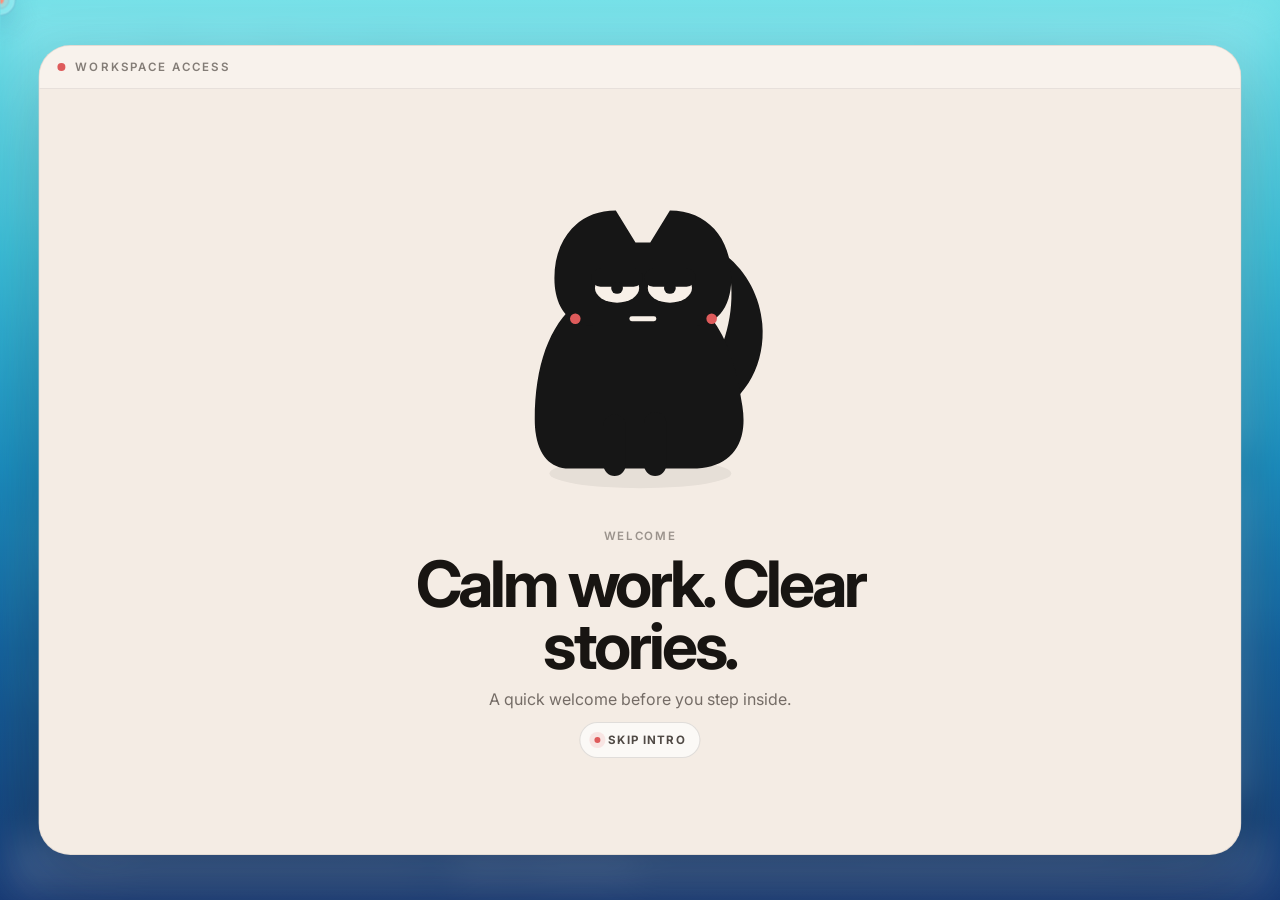
==== commit c9b3ca40: "Add files via upload" ====
--- a/Diegetic portfolio/index.html
+++ b/Diegetic portfolio/index.html
@@ -203,8 +203,6 @@
           <section class="tablet-widget tablet-apps-card">
             <div class="tablet-app-grid" id="tablet-app-grid"></div>
           </section>
-
-          <div class="fish-studio-slot" id="fish-studio-tablet-slot"></div>
         </div>
 
         <div class="tablet-dock" id="tablet-dock"></div>
@@ -273,8 +271,6 @@
           <div class="mobile-app-grid" id="mobile-app-grid"></div>
         </section>
 
-        <div class="fish-studio-slot" id="fish-studio-mobile-slot"></div>
-
         <div class="mobile-dock" id="mobile-dock"></div>
       </section>
 
--- a/Diegetic portfolio/styles.css
+++ b/Diegetic portfolio/styles.css
@@ -5283,6 +5283,13 @@
   display: none;
 }
 
+body[data-shell="tablet"] .ocean-backdrop,
+body[data-shell="tablet"] .fish-studio-panel,
+body[data-shell="mobile"] .ocean-backdrop,
+body[data-shell="mobile"] .fish-studio-panel {
+  display: none;
+}
+
 body[data-shell="tablet"] .tablet-hub {
   display: grid;
   gap: 20px;
@@ -5304,37 +5311,6 @@
     radial-gradient(circle at 18% 16%, rgba(105, 139, 255, 0.22), transparent 20%),
     radial-gradient(circle at 84% 12%, rgba(160, 108, 255, 0.16), transparent 18%),
     linear-gradient(180deg, #111521 0%, #171d2c 42%, #0f1320 100%);
-}
-
-body[data-shell="tablet"] .fish-studio-panel {
-  width: 100%;
-  max-height: none;
-  overflow: visible;
-}
-
-body[data-shell="mobile"] .fish-studio-panel {
-  width: 100%;
-  max-height: none;
-  overflow: visible;
-  padding: 14px;
-}
-
-body[data-shell="mobile"] .fish-studio-header h2 {
-  font-size: 1.24rem;
-}
-
-body[data-shell="mobile"] .fish-preset-row {
-  grid-template-columns: repeat(2, minmax(0, 1fr));
-}
-
-body[data-shell="mobile"] .fish-brush-row,
-body[data-shell="mobile"] .fish-canvas-actions {
-  flex-direction: column;
-}
-
-body[data-shell="mobile"] .fish-size-field,
-body[data-shell="mobile"] .fish-canvas-actions .action-button {
-  width: 100%;
 }
 
 body[data-shell="tablet"] .cursor-glow,
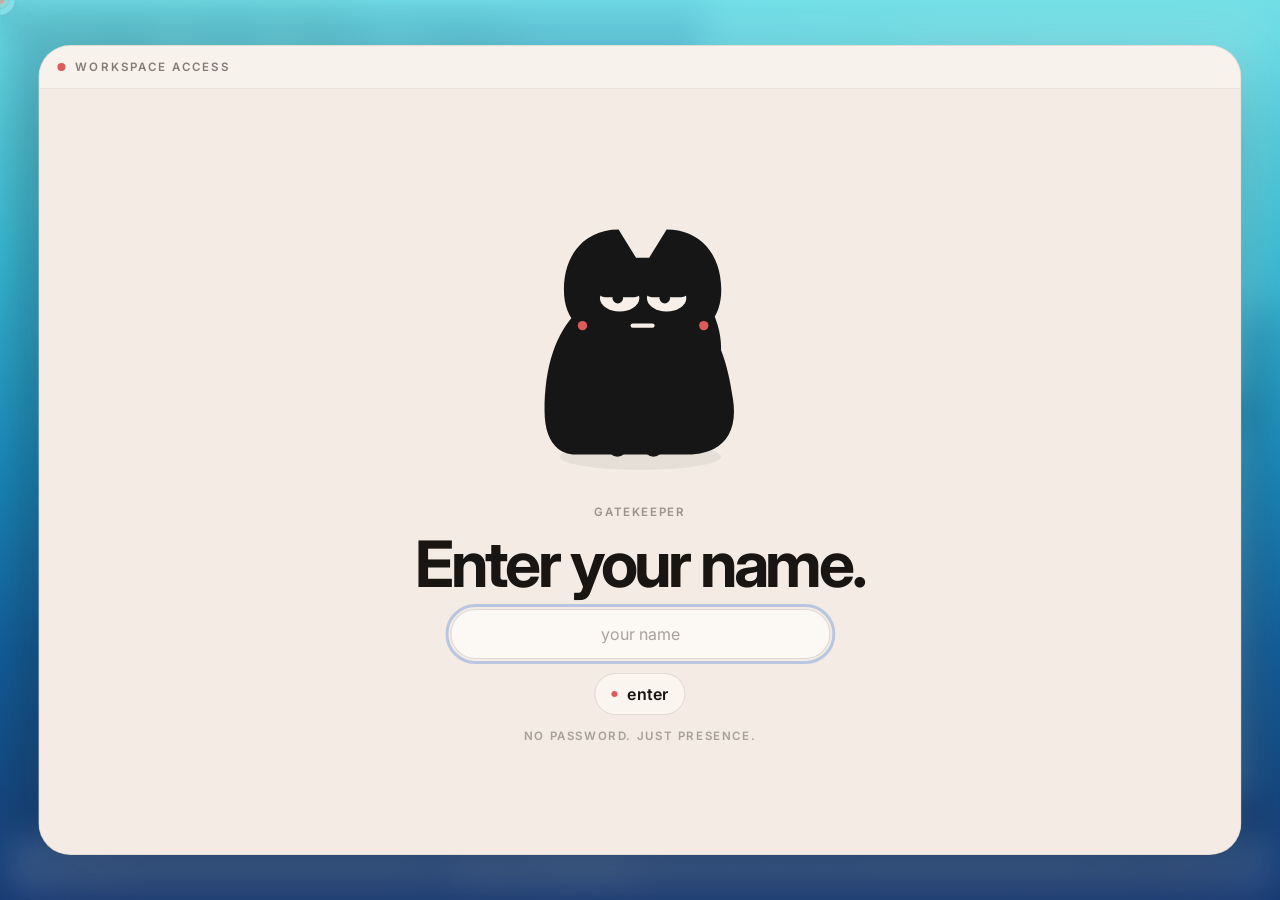
==== commit 8c16e218: "Add files via upload" ====
--- a/Diegetic portfolio/index.html
+++ b/Diegetic portfolio/index.html
@@ -19,7 +19,7 @@
 
       <main class="desktop-canvas" id="desktop-canvas">
         <div class="ocean-backdrop" aria-hidden="true">
-          <img class="ocean-illustration" src="ocean-scene.svg" alt="">
+          <img class="ocean-illustration" src="ocean-home-background.svg" alt="">
 
           <div class="ocean-light light-a"></div>
           <div class="ocean-light light-b"></div>
@@ -40,6 +40,7 @@
             <span class="ambient-fish ambient-fish-d"></span>
             <span class="ambient-fish ambient-fish-e"></span>
           </div>
+          <div class="custom-fish-layer" id="custom-fish-layer"></div>
 
           <div class="ocean-plants">
             <span class="seaweed seaweed-a"></span>
@@ -51,8 +52,27 @@
             <span class="coral coral-b"></span>
           </div>
 
-          <div class="custom-fish-layer" id="custom-fish-layer"></div>
-        </div>
+        </div>
+
+        <button
+          class="ocean-audio-toggle"
+          id="ocean-audio-toggle"
+          type="button"
+          aria-pressed="true"
+          aria-label="Turn ocean ambience off"
+        >
+          <span class="ocean-audio-icon" aria-hidden="true">
+            <svg viewBox="0 0 24 24">
+              <path d="M4 15.5v-7h4.2L13 4.7v14.6l-4.8-3.8z"></path>
+              <path d="M16.2 9.3c1.1.9 1.8 2.3 1.8 3.7s-.7 2.8-1.8 3.7"></path>
+              <path d="M18.8 6.7c1.8 1.6 2.9 3.9 2.9 6.3s-1.1 4.7-2.9 6.3"></path>
+            </svg>
+          </span>
+          <span class="ocean-audio-copy">
+            <strong>Ocean ambience</strong>
+            <span id="ocean-audio-status">Tap to start</span>
+          </span>
+        </button>
 
         <aside class="widgets-stack">
           <section class="widget-card hero-widget">
@@ -77,13 +97,9 @@
                 <span class="ms-icon">&#xE8A7;</span>
                 <span>Behance</span>
               </a>
-              <a href="mailto:sagarwa130ct2004@gmail.com">
+              <a href="mailto:sagarwa130ct2004@gmail.com?subject=Portfolio%20Inquiry%20for%20Sweety%20Agarwal">
                 <span class="ms-icon">&#xE8A8;</span>
                 <span>Email</span>
-              </a>
-              <a href="file:///C:/Users/sweet/Downloads/Resume_SweetyAgarwal.pdf" target="_blank" rel="noreferrer">
-                <span class="ms-icon">&#xE8E5;</span>
-                <span>Resume PDF</span>
               </a>
             </div>
           </section>
@@ -93,9 +109,6 @@
               <div class="fish-studio-header">
                 <p class="widget-label">Ocean Studio</p>
                 <h2 id="fish-studio-title">Design your own fish</h2>
-                <p>
-                  Pick a fish preset, add a name, sketch on the canvas, and send it swimming into the home ocean.
-                </p>
               </div>
 
               <div class="fish-studio-controls">
@@ -105,15 +118,6 @@
                   <span>Fish name</span>
                   <input id="fish-name-input" type="text" maxlength="24" value="Moonbeam" placeholder="Name your fish">
                 </label>
-
-                <div class="fish-brush-row">
-                  <div class="fish-color-row" id="fish-color-row" role="list" aria-label="Brush colors"></div>
-
-                  <label class="fish-size-field" for="fish-brush-size">
-                    <span>Brush size</span>
-                    <input id="fish-brush-size" type="range" min="2" max="16" value="7">
-                  </label>
-                </div>
               </div>
 
               <div class="fish-canvas-shell">
@@ -124,16 +128,9 @@
                     <span class="ms-icon">&#xE8C8;</span>
                     <span>Add to Ocean</span>
                   </button>
-                  <button class="action-button secondary" id="clear-fish-button" type="button">
-                    <span class="ms-icon">&#xE74D;</span>
-                    <span>Clear Marks</span>
-                  </button>
                 </div>
+                <p class="fish-storage-note">The home reef refreshes every month and keeps only the newest 4 custom fish.</p>
               </div>
-
-              <p class="fish-studio-note" id="fish-studio-note">
-                Choose a preset, sketch on it, and watch it join the underwater background.
-              </p>
             </section>
           </div>
         </aside>
@@ -195,7 +192,7 @@
               My process moves from framing the problem clearly to crafting the final visual language with intention.
             </p>
             <div class="tablet-inline-links">
-              <a href="mailto:sagarwa130ct2004@gmail.com">Email</a>
+              <a href="mailto:sagarwa130ct2004@gmail.com?subject=Portfolio%20Inquiry%20for%20Sweety%20Agarwal">Email</a>
               <a href="https://www.behance.net/sweetyagarwal5" target="_blank" rel="noreferrer">Behance</a>
             </div>
           </section>
@@ -470,6 +467,7 @@
   <div class="resident-mascot" id="resident-mascot" aria-live="polite"></div>
   <div class="cursor-glow" id="cursor-glow" data-mode="hidden" aria-hidden="true"></div>
 
+  <script src="fish-preset-assets.js"></script>
   <script src="app.js"></script>
 </body>
 </html>
--- a/Diegetic portfolio/styles.css
+++ b/Diegetic portfolio/styles.css
@@ -3539,13 +3539,12 @@
   backdrop-filter: blur(10px) saturate(130%);
   -webkit-backdrop-filter: blur(10px) saturate(130%);
   transform: translate(-50%, -50%) scale(0.92);
+  will-change: left, top, transform, width, height, opacity;
   transition:
-    left 90ms linear,
-    top 90ms linear,
     width 180ms ease,
     height 180ms ease,
     opacity 180ms ease,
-    transform 180ms ease,
+    transform 140ms ease,
     border-color 180ms ease,
     background-color 180ms ease,
     box-shadow 180ms ease,
@@ -3855,20 +3854,27 @@
 }
 
 .ambient-fish,
-.user-fish {
+.user-fish,
+.user-fish-path,
+.user-fish-swimmer,
+.user-fish-figure,
+.user-fish-art {
   pointer-events: none;
+  will-change: transform;
 }
 
 .ambient-fish {
   position: absolute;
-  width: 74px;
-  height: 28px;
-  border-radius: 999px 16px 16px 999px;
-  background: linear-gradient(90deg, currentColor 0%, rgba(255, 255, 255, 0.4) 100%);
+  width: 78px;
+  height: 30px;
+  border-radius: 999px 18px 18px 999px;
+  background: linear-gradient(90deg, rgba(255, 255, 255, 0.16) 0%, currentColor 42%, rgba(255, 255, 255, 0.38) 100%);
   color: rgba(255, 214, 164, 0.58);
   box-shadow: inset 0 0 0 1px rgba(255, 255, 255, 0.12);
-  opacity: 0.56;
-  animation: ambientSwim 24s linear infinite;
+  opacity: 0.54;
+  filter: drop-shadow(0 10px 18px rgba(4, 18, 29, 0.1));
+  transform-origin: 50% 50%;
+  animation: ambientSwim 30s linear infinite;
 }
 
 .ambient-fish::before {
@@ -3880,6 +3886,8 @@
   border-right: 18px solid currentColor;
   border-top: 12px solid transparent;
   border-bottom: 12px solid transparent;
+  transform-origin: 100% 50%;
+  animation: ambientTail 2.2s ease-in-out infinite;
 }
 
 .ambient-fish::after {
@@ -3891,12 +3899,15 @@
   height: 10px;
   background: rgba(255, 255, 255, 0.32);
   clip-path: polygon(0 100%, 50% 0, 100% 100%);
+  transform-origin: 50% 100%;
+  animation: ambientFin 2.8s ease-in-out infinite;
 }
 
 .ambient-fish-a {
   top: 18%;
   left: -12%;
-  animation-duration: 26s;
+  animation-duration: 32s;
+  animation-delay: -6s;
 }
 
 .ambient-fish-b {
@@ -3905,8 +3916,8 @@
   width: 62px;
   height: 24px;
   color: rgba(157, 240, 229, 0.64);
-  animation: ambientSwimReverse 22s linear infinite;
-  animation-delay: -8s;
+  animation: ambientSwimReverse 28s linear infinite;
+  animation-delay: -12s;
 }
 
 .ambient-fish-c {
@@ -3915,7 +3926,8 @@
   width: 88px;
   height: 30px;
   color: rgba(255, 192, 152, 0.58);
-  animation-delay: -14s;
+  animation-duration: 36s;
+  animation-delay: -18s;
 }
 
 .ambient-fish-d {
@@ -3924,8 +3936,8 @@
   width: 54px;
   height: 22px;
   color: rgba(157, 222, 255, 0.56);
-  animation: ambientSwimReverse 18s linear infinite;
-  animation-delay: -3s;
+  animation: ambientSwimReverse 26s linear infinite;
+  animation-delay: -7s;
 }
 
 .ambient-fish-e {
@@ -3934,8 +3946,8 @@
   width: 68px;
   height: 24px;
   color: rgba(255, 224, 160, 0.44);
-  animation-duration: 30s;
-  animation-delay: -11s;
+  animation-duration: 40s;
+  animation-delay: -15s;
 }
 
 .ocean-plants {
@@ -4055,29 +4067,107 @@
 
 .custom-fish-layer {
   z-index: 2;
+  overflow: hidden;
+}
+
+.ocean-audio-toggle {
+  position: absolute;
+  left: 18px;
+  bottom: 84px;
+  z-index: 7;
+  display: inline-flex;
+  align-items: center;
+  gap: 12px;
+  padding: 12px 16px;
+  border: 1px solid rgba(229, 249, 255, 0.28);
+  border-radius: 18px;
+  background: rgba(8, 34, 52, 0.28);
+  color: #f2fbff;
+  backdrop-filter: blur(14px);
+  -webkit-backdrop-filter: blur(14px);
+  box-shadow: 0 16px 34px rgba(3, 16, 30, 0.18);
+  cursor: pointer;
+  transition: transform 180ms ease, background-color 180ms ease, border-color 180ms ease, box-shadow 180ms ease;
+}
+
+.ocean-audio-toggle:hover,
+.ocean-audio-toggle:focus-visible {
+  transform: translateY(-1px);
+  background: rgba(8, 34, 52, 0.36);
+  border-color: rgba(235, 251, 255, 0.44);
+  outline: none;
+}
+
+.ocean-audio-toggle[data-state="off"] {
+  background: rgba(8, 34, 52, 0.18);
+  color: rgba(242, 251, 255, 0.86);
+}
+
+.ocean-audio-toggle[data-state="ready"] {
+  border-color: rgba(176, 236, 247, 0.44);
+}
+
+.ocean-audio-icon {
+  width: 38px;
+  height: 38px;
+  border-radius: 12px;
+  display: inline-grid;
+  place-items: center;
+  background: rgba(255, 255, 255, 0.12);
+  flex: 0 0 auto;
+}
+
+.ocean-audio-icon svg {
+  width: 18px;
+  height: 18px;
+  fill: none;
+  stroke: currentColor;
+  stroke-linecap: round;
+  stroke-linejoin: round;
+  stroke-width: 1.9;
+}
+
+.ocean-audio-copy {
+  display: grid;
+  gap: 2px;
+  text-align: left;
+}
+
+.ocean-audio-copy strong {
+  font-size: 0.82rem;
+  letter-spacing: 0.02em;
+}
+
+.ocean-audio-copy span {
+  font-size: 0.72rem;
+  color: rgba(231, 248, 255, 0.84);
 }
 
 .user-fish {
   position: absolute;
   top: var(--fish-top);
-  left: -28%;
-  opacity: var(--fish-opacity);
-  animation: swimAcross var(--fish-duration) linear infinite;
-  animation-delay: var(--fish-delay);
-}
-
-.user-fish.is-reverse {
   left: auto;
   right: -28%;
-  animation-name: swimAcrossReverse;
+  opacity: 1;
+  animation: fishTraverseReverse var(--fish-duration) linear infinite;
+  animation-delay: var(--fish-delay);
+}
+
+.user-fish-path {
+  animation: fishDepthFloat var(--fish-sway-duration) ease-in-out infinite;
 }
 
 .user-fish-swimmer {
   display: grid;
   justify-items: center;
   gap: 6px;
-  animation: fishBob var(--fish-bob-duration) ease-in-out infinite;
+  animation: fishRoll var(--fish-roll-duration) ease-in-out infinite;
+  transform-origin: 50% 50%;
+}
+
+.user-fish-figure {
   transform: scale(var(--fish-depth-scale));
+  transform-origin: 50% 50%;
 }
 
 .user-fish-art {
@@ -4085,10 +4175,8 @@
   height: auto;
   display: block;
   filter: drop-shadow(0 14px 22px rgba(4, 18, 29, 0.24));
-}
-
-.user-fish.is-reverse .user-fish-art {
-  transform: scaleX(-1);
+  animation: fishFinPulse var(--fish-fin-duration) ease-in-out infinite;
+  transform-origin: 46% 50%;
 }
 
 .user-fish-caption {
@@ -4337,20 +4425,21 @@
 
 .fish-preset-row {
   display: grid;
-  grid-template-columns: repeat(3, minmax(0, 1fr));
-  gap: 8px;
+  grid-template-columns: repeat(auto-fit, minmax(98px, 1fr));
+  gap: 10px;
 }
 
 .fish-preset-button {
   display: grid;
-  gap: 8px;
-  justify-items: start;
-  padding: 10px 10px 12px;
+  gap: 10px;
+  justify-items: center;
+  padding: 10px 8px 12px;
   border: 1px solid rgba(19, 85, 122, 0.12);
   border-radius: 16px;
   background: rgba(255, 255, 255, 0.66);
   color: #0f4061;
   cursor: pointer;
+  text-align: center;
   transition: transform 180ms ease, border-color 180ms ease, background-color 180ms ease;
 }
 
@@ -4366,38 +4455,35 @@
   background: rgba(232, 250, 255, 0.88);
 }
 
-.fish-preset-badge {
-  position: relative;
-  width: 34px;
-  height: 16px;
-  border-radius: 999px 14px 14px 999px;
-  background: linear-gradient(90deg, var(--preset-body), var(--preset-fin));
-}
-
-.fish-preset-badge::before {
-  content: "";
-  position: absolute;
-  left: -9px;
-  top: 50%;
-  transform: translateY(-50%);
-  border-right: 11px solid var(--preset-accent);
-  border-top: 7px solid transparent;
-  border-bottom: 7px solid transparent;
-}
-
-.fish-preset-badge::after {
-  content: "";
-  position: absolute;
-  top: -5px;
-  left: 12px;
-  width: 10px;
-  height: 6px;
-  background: rgba(255, 255, 255, 0.6);
-  clip-path: polygon(0 100%, 50% 0, 100% 100%);
-}
-
-.fish-name-field,
-.fish-size-field {
+.fish-preset-thumb {
+  width: 100%;
+  aspect-ratio: 1.55;
+  border-radius: 14px;
+  padding: 8px;
+  border: none;
+  background: transparent;
+  display: grid;
+  place-items: center;
+  overflow: hidden;
+  box-shadow: none;
+}
+
+.fish-preset-art {
+  width: 100%;
+  height: 100%;
+  object-fit: contain;
+  object-position: center;
+  display: block;
+  filter: drop-shadow(0 10px 14px rgba(7, 30, 52, 0.18));
+}
+
+.fish-preset-button > span:last-child {
+  font-size: 0.76rem;
+  line-height: 1.2;
+  font-weight: 600;
+}
+
+.fish-name-field {
   display: grid;
   gap: 6px;
   color: rgba(12, 45, 66, 0.82);
@@ -4412,43 +4498,6 @@
   border-radius: 14px;
   background: rgba(255, 255, 255, 0.84);
   color: #0d3552;
-}
-
-.fish-brush-row {
-  display: flex;
-  align-items: end;
-  gap: 14px;
-}
-
-.fish-color-row {
-  display: flex;
-  flex-wrap: wrap;
-  gap: 8px;
-  flex: 1;
-}
-
-.fish-color-button {
-  width: 28px;
-  height: 28px;
-  border: 2px solid rgba(255, 255, 255, 0.82);
-  border-radius: 50%;
-  background: var(--fish-brush-color);
-  box-shadow: 0 4px 10px rgba(7, 31, 52, 0.14);
-  cursor: pointer;
-}
-
-.fish-color-button.is-active {
-  outline: 2px solid rgba(19, 85, 122, 0.42);
-  outline-offset: 1px;
-}
-
-.fish-size-field {
-  min-width: 108px;
-}
-
-.fish-size-field input {
-  width: 100%;
-  accent-color: #1a7b95;
 }
 
 .fish-canvas-shell {
@@ -4481,19 +4530,11 @@
   min-width: 130px;
 }
 
-.fish-studio-note {
-  margin: 14px 0 0;
-  color: rgba(12, 45, 66, 0.78);
-  font-size: 0.84rem;
+.fish-storage-note {
+  margin: 10px 0 0;
+  color: rgba(12, 45, 66, 0.72);
+  font-size: 0.76rem;
   line-height: 1.5;
-}
-
-.fish-studio-note[data-tone="success"] {
-  color: #0d7d68;
-}
-
-.fish-studio-note[data-tone="warning"] {
-  color: #995426;
 }
 
 body[data-theme="dark"] .widget-card {
@@ -4511,9 +4552,7 @@
 body[data-theme="dark"] .profile-widget span,
 body[data-theme="dark"] .profile-note,
 body[data-theme="dark"] .fish-studio-header p,
-body[data-theme="dark"] .fish-name-field,
-body[data-theme="dark"] .fish-size-field,
-body[data-theme="dark"] .fish-studio-note {
+body[data-theme="dark"] .fish-name-field {
   color: rgba(227, 244, 252, 0.82);
 }
 
@@ -4536,15 +4575,32 @@
   background: rgba(117, 208, 230, 0.14);
 }
 
+body[data-theme="dark"] .fish-preset-thumb {
+  background: transparent;
+}
+
+body[data-theme="dark"] .ocean-audio-toggle {
+  background: rgba(5, 18, 30, 0.42);
+  border-color: rgba(170, 229, 243, 0.18);
+  box-shadow: 0 18px 34px rgba(2, 9, 16, 0.34);
+}
+
+body[data-theme="dark"] .ocean-audio-toggle:hover,
+body[data-theme="dark"] .ocean-audio-toggle:focus-visible {
+  background: rgba(5, 18, 30, 0.56);
+  border-color: rgba(188, 238, 248, 0.28);
+}
+
+body[data-theme="dark"] .ocean-audio-copy span,
+body[data-theme="dark"] .fish-storage-note {
+  color: rgba(227, 244, 252, 0.72);
+}
+
 body[data-theme="dark"] .action-button,
 body[data-theme="dark"] .widget-links a {
   background: rgba(240, 251, 255, 0.08);
   border-color: rgba(196, 239, 252, 0.12);
   color: #e7f8ff;
-}
-
-body[data-theme="dark"] .fish-color-button {
-  border-color: rgba(255, 255, 255, 0.22);
 }
 
 body[data-theme="dark"] .fish-designer-canvas {
@@ -5073,29 +5129,67 @@
 
 @keyframes ambientSwim {
   0% {
-    transform: translateX(0) translateY(0);
-  }
-
-  50% {
-    transform: translateX(56vw) translateY(-10px);
+    transform: translate3d(0, 0, 0) rotate(0deg);
+  }
+
+  22% {
+    transform: translate3d(26vw, -6px, 0) rotate(-1.2deg);
+  }
+
+  48% {
+    transform: translate3d(58vw, 4px, 0) rotate(0.8deg);
+  }
+
+  76% {
+    transform: translate3d(92vw, -2px, 0) rotate(-0.5deg);
   }
 
   100% {
-    transform: translateX(118vw) translateY(8px);
+    transform: translate3d(124vw, 2px, 0) rotate(0.2deg);
   }
 }
 
 @keyframes ambientSwimReverse {
   0% {
-    transform: translateX(0) translateY(0) scaleX(-1);
+    transform: translate3d(0, 0, 0) scaleX(-1) rotate(0deg);
+  }
+
+  22% {
+    transform: translate3d(-26vw, 5px, 0) scaleX(-1) rotate(-1deg);
+  }
+
+  48% {
+    transform: translate3d(-58vw, -4px, 0) scaleX(-1) rotate(0.8deg);
+  }
+
+  76% {
+    transform: translate3d(-92vw, 2px, 0) scaleX(-1) rotate(-0.4deg);
+  }
+
+  100% {
+    transform: translate3d(-124vw, -1px, 0) scaleX(-1) rotate(0.1deg);
+  }
+}
+
+@keyframes ambientTail {
+  0%,
+  100% {
+    transform: translateY(-50%) rotate(0deg);
   }
 
   50% {
-    transform: translateX(-56vw) translateY(10px) scaleX(-1);
-  }
-
+    transform: translateY(-50%) rotate(9deg);
+  }
+}
+
+@keyframes ambientFin {
+  0%,
   100% {
-    transform: translateX(-118vw) translateY(-8px) scaleX(-1);
+    transform: translateY(0) rotate(0deg);
+  }
+
+  50% {
+    transform: translateY(-1px) rotate(-8deg);
   }
 }
 
@@ -5209,34 +5303,88 @@
   }
 }
 
-@keyframes swimAcross {
+@keyframes fishTraverse {
   0% {
-    transform: translateX(0);
+    transform: translate3d(0, 0, 0);
+  }
+
+  18% {
+    transform: translate3d(24vw, var(--fish-travel-lift-1, -6px), 0);
+  }
+
+  46% {
+    transform: translate3d(64vw, var(--fish-travel-drop-1, 5px), 0);
+  }
+
+  74% {
+    transform: translate3d(104vw, var(--fish-travel-lift-2, -3px), 0);
   }
 
   100% {
-    transform: translateX(140vw);
-  }
-}
-
-@keyframes swimAcrossReverse {
+    transform: translate3d(144vw, var(--fish-travel-drop-2, 2px), 0);
+  }
+}
+
+@keyframes fishTraverseReverse {
   0% {
-    transform: translateX(0);
+    transform: translate3d(0, 0, 0);
+  }
+
+  18% {
+    transform: translate3d(-24vw, var(--fish-travel-drop-1, 5px), 0);
+  }
+
+  46% {
+    transform: translate3d(-64vw, var(--fish-travel-lift-1, -6px), 0);
+  }
+
+  74% {
+    transform: translate3d(-104vw, var(--fish-travel-drop-2, 2px), 0);
   }
 
   100% {
-    transform: translateX(-140vw);
-  }
-}
-
-@keyframes fishBob {
+    transform: translate3d(-144vw, var(--fish-travel-lift-2, -3px), 0);
+  }
+}
+
+@keyframes fishDepthFloat {
   0%,
   100% {
-    transform: translateY(0) scale(var(--fish-depth-scale));
+    transform: translateY(0);
+  }
+
+  35% {
+    transform: translateY(var(--fish-float-up, -6px));
+  }
+
+  72% {
+    transform: translateY(var(--fish-float-down, 4px));
+  }
+}
+
+@keyframes fishRoll {
+  0%,
+  100% {
+    transform: rotate(0deg);
+  }
+
+  34% {
+    transform: rotate(var(--fish-tilt, 2deg));
+  }
+
+  68% {
+    transform: rotate(-2deg);
+  }
+}
+
+@keyframes fishFinPulse {
+  0%,
+  100% {
+    transform: translateY(0) scale(1);
   }
 
   50% {
-    transform: translateY(-12px) scale(var(--fish-depth-scale));
+    transform: translateY(-1px) scale(1.012);
   }
 }
 
@@ -5251,7 +5399,9 @@
   .canvas-swim-fish,
   .seaweed,
   .user-fish,
-  .user-fish-swimmer {
+  .user-fish-path,
+  .user-fish-swimmer,
+  .user-fish-art {
     animation: none !important;
   }
 
@@ -5260,10 +5410,6 @@
   }
 
   .user-fish {
-    left: var(--fish-rest-left);
-  }
-
-  .user-fish.is-reverse {
     right: auto;
     left: var(--fish-rest-left);
   }
@@ -5284,8 +5430,10 @@
 }
 
 body[data-shell="tablet"] .ocean-backdrop,
+body[data-shell="tablet"] .ocean-audio-toggle,
 body[data-shell="tablet"] .fish-studio-panel,
 body[data-shell="mobile"] .ocean-backdrop,
+body[data-shell="mobile"] .ocean-audio-toggle,
 body[data-shell="mobile"] .fish-studio-panel {
   display: none;
 }
@@ -6126,8 +6274,6 @@
   }
 
   .studio-scene {
-    position: relative;
-    min-height: 100vh;
     padding: 14px;
   }
 
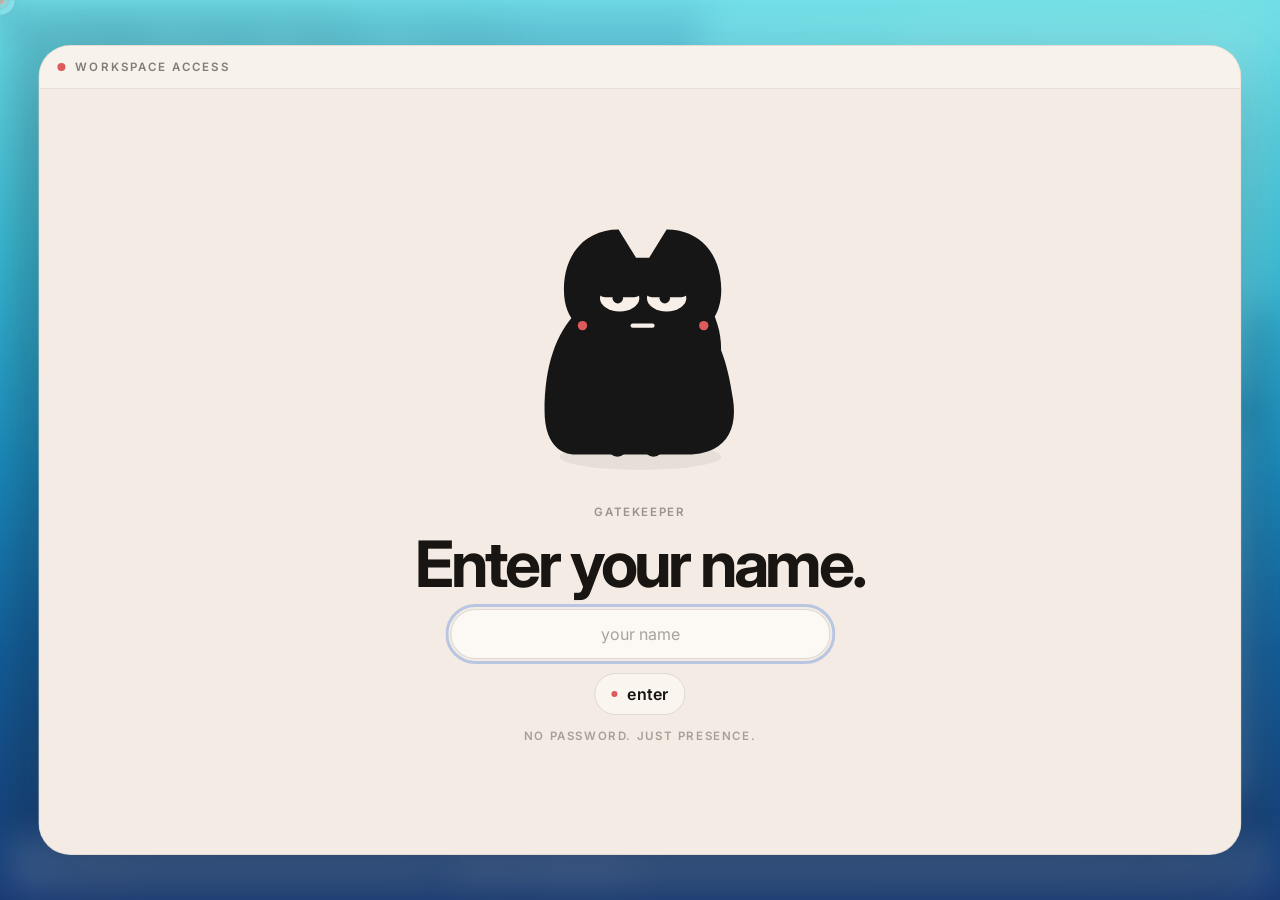
==== commit df82feca: "Add files via upload" ====
--- a/Diegetic portfolio/index.html
+++ b/Diegetic portfolio/index.html
@@ -139,6 +139,27 @@
           <div class="desktop-icons" id="desktop-icons"></div>
         </section>
       </main>
+
+      <div class="adaptive-ocean-backdrop" id="adaptive-ocean-backdrop" aria-hidden="true">
+        <div class="adaptive-ocean-base"></div>
+        <img class="adaptive-ocean-illustration-layer" src="ocean-home-background.svg" alt="">
+        <div class="adaptive-ocean-glow glow-a"></div>
+        <div class="adaptive-ocean-glow glow-b"></div>
+        <div class="adaptive-ocean-school">
+          <span class="adaptive-ocean-fish fish-a"></span>
+          <span class="adaptive-ocean-fish fish-b"></span>
+          <span class="adaptive-ocean-fish fish-c"></span>
+          <span class="adaptive-ocean-fish fish-d"></span>
+        </div>
+        <div class="adaptive-ocean-reef">
+          <span class="adaptive-seaweed seaweed-a"></span>
+          <span class="adaptive-seaweed seaweed-b"></span>
+          <span class="adaptive-seaweed seaweed-c"></span>
+          <span class="adaptive-coral coral-a"></span>
+          <span class="adaptive-coral coral-b"></span>
+        </div>
+        <div class="adaptive-ocean-veil"></div>
+      </div>
 
       <section class="tablet-hub" id="tablet-hub" aria-label="Tablet workspace">
         <header class="tablet-topbar">
--- a/Diegetic portfolio/styles.css
+++ b/Diegetic portfolio/styles.css
@@ -81,6 +81,14 @@
 .system-surface {
   position: relative;
   min-height: 100vh;
+  --adaptive-ocean-base-x: 0px;
+  --adaptive-ocean-base-y: 0px;
+  --adaptive-ocean-illustration-x: 0px;
+  --adaptive-ocean-illustration-y: 0px;
+  --adaptive-ocean-school-x: 0px;
+  --adaptive-ocean-school-y: 0px;
+  --adaptive-ocean-reef-x: 0px;
+  --adaptive-ocean-reef-y: 0px;
   transition:
     opacity 520ms ease,
     transform 720ms cubic-bezier(0.2, 0.8, 0.2, 1),
@@ -5270,6 +5278,47 @@
   }
 }
 
+@keyframes adaptiveOceanDrift {
+  0% {
+    transform: translate3d(var(--adaptive-ocean-illustration-x), var(--adaptive-ocean-illustration-y), 0) scale(1.16);
+  }
+
+  100% {
+    transform: translate3d(calc(var(--adaptive-ocean-illustration-x) - 10px), calc(var(--adaptive-ocean-illustration-y) + 8px), 0) scale(1.2);
+  }
+}
+
+@keyframes adaptiveOceanGlow {
+  0% {
+    transform: translate3d(0, 0, 0) rotate(var(--adaptive-glow-rotate, 0deg));
+  }
+
+  100% {
+    transform: translate3d(16px, 10px, 0) rotate(var(--adaptive-glow-rotate, 0deg));
+  }
+}
+
+@keyframes adaptiveSchoolCruise {
+  0% {
+    transform: translate3d(var(--adaptive-ocean-school-x), var(--adaptive-ocean-school-y), 0);
+  }
+
+  100% {
+    transform: translate3d(calc(var(--adaptive-ocean-school-x) - 18px), calc(var(--adaptive-ocean-school-y) + 10px), 0);
+  }
+}
+
+@keyframes adaptiveReefSway {
+  0%,
+  100% {
+    transform: rotate(-5deg);
+  }
+
+  50% {
+    transform: rotate(5deg);
+  }
+}
+
 @keyframes reefPlantSway {
   0%,
   100% {
@@ -5398,6 +5447,10 @@
   .ambient-fish,
   .canvas-swim-fish,
   .seaweed,
+  .adaptive-ocean-illustration-layer,
+  .adaptive-ocean-glow,
+  .adaptive-ocean-school,
+  .adaptive-seaweed,
   .user-fish,
   .user-fish-path,
   .user-fish-swimmer,
@@ -5420,6 +5473,263 @@
   display: none;
   position: relative;
   min-height: 100vh;
+}
+
+.adaptive-ocean-backdrop {
+  display: none;
+  position: fixed;
+  inset: 0;
+  overflow: hidden;
+  pointer-events: none;
+  z-index: 0;
+  opacity: 0;
+  transition: opacity 280ms ease;
+}
+
+.adaptive-ocean-base,
+.adaptive-ocean-illustration-layer,
+.adaptive-ocean-school,
+.adaptive-ocean-reef,
+.adaptive-ocean-veil,
+.adaptive-ocean-glow {
+  position: absolute;
+  inset: 0;
+}
+
+.adaptive-ocean-base,
+.adaptive-ocean-illustration-layer,
+.adaptive-ocean-school,
+.adaptive-ocean-reef {
+  will-change: transform;
+}
+
+.adaptive-ocean-base {
+  background:
+    radial-gradient(circle at 22% 12%, rgba(236, 251, 255, 0.88), transparent 24%),
+    radial-gradient(circle at 80% 18%, rgba(152, 224, 236, 0.34), transparent 26%),
+    linear-gradient(180deg, #dff7fb 0%, #8fd8e1 36%, #267ea6 66%, #0f3f67 100%);
+  transform: translate3d(var(--adaptive-ocean-base-x), var(--adaptive-ocean-base-y), 0) scale(1.02);
+}
+
+.adaptive-ocean-illustration-layer {
+  inset: -8% -7%;
+  width: 114%;
+  height: 114%;
+  object-fit: cover;
+  opacity: 0.42;
+  filter: saturate(0.9) contrast(1.02) blur(1.4px);
+  transform: translate3d(var(--adaptive-ocean-illustration-x), var(--adaptive-ocean-illustration-y), 0) scale(1.16);
+  animation: adaptiveOceanDrift 24s ease-in-out infinite alternate;
+}
+
+.adaptive-ocean-glow {
+  inset: auto;
+  width: 38vw;
+  max-width: 340px;
+  min-width: 180px;
+  height: 70vh;
+  max-height: 520px;
+  border-radius: 999px;
+  background: linear-gradient(180deg, rgba(255, 255, 255, 0.28), rgba(181, 248, 255, 0.04) 58%, transparent 100%);
+  opacity: 0.55;
+  filter: blur(18px);
+  transform-origin: top center;
+}
+
+.adaptive-ocean-glow.glow-a {
+  --adaptive-glow-rotate: -10deg;
+  top: -12%;
+  left: -2%;
+  animation: adaptiveOceanGlow 18s ease-in-out infinite alternate;
+}
+
+.adaptive-ocean-glow.glow-b {
+  --adaptive-glow-rotate: 8deg;
+  top: -18%;
+  right: 2%;
+  opacity: 0.42;
+  animation: adaptiveOceanGlow 22s ease-in-out infinite alternate-reverse;
+}
+
+.adaptive-ocean-school {
+  inset: 16% 12% auto auto;
+  width: min(42vw, 250px);
+  height: min(16vw, 110px);
+  transform: translate3d(var(--adaptive-ocean-school-x), var(--adaptive-ocean-school-y), 0);
+  animation: adaptiveSchoolCruise 20s ease-in-out infinite alternate;
+}
+
+.adaptive-ocean-fish {
+  position: absolute;
+  width: 56px;
+  height: 16px;
+  border-radius: 999px 14px 14px 999px;
+  background: linear-gradient(90deg, rgba(241, 254, 255, 0.22) 0%, rgba(183, 240, 252, 0.36) 42%, rgba(255, 255, 255, 0.1) 100%);
+  opacity: 0.58;
+}
+
+.adaptive-ocean-fish::before,
+.adaptive-ocean-fish::after {
+  content: "";
+  position: absolute;
+}
+
+.adaptive-ocean-fish::before {
+  top: 50%;
+  right: -8px;
+  width: 14px;
+  height: 14px;
+  background: inherit;
+  clip-path: polygon(0 50%, 100% 0, 100% 100%);
+  transform: translateY(-50%);
+}
+
+.adaptive-ocean-fish::after {
+  top: 50%;
+  left: 12px;
+  width: 6px;
+  height: 6px;
+  border-radius: 999px;
+  background: rgba(255, 255, 255, 0.36);
+  transform: translateY(-50%);
+}
+
+.adaptive-ocean-fish.fish-a {
+  top: 10%;
+  right: 10%;
+}
+
+.adaptive-ocean-fish.fish-b {
+  top: 36%;
+  right: 36%;
+  width: 48px;
+  opacity: 0.44;
+}
+
+.adaptive-ocean-fish.fish-c {
+  top: 54%;
+  right: 0;
+  width: 38px;
+  opacity: 0.36;
+}
+
+.adaptive-ocean-fish.fish-d {
+  top: 72%;
+  right: 48%;
+  width: 42px;
+  opacity: 0.32;
+}
+
+.adaptive-ocean-reef {
+  inset: auto -12% -8% -10%;
+  height: min(34vh, 320px);
+  transform: translate3d(var(--adaptive-ocean-reef-x), var(--adaptive-ocean-reef-y), 0);
+}
+
+.adaptive-ocean-reef::before {
+  content: "";
+  position: absolute;
+  right: -8%;
+  bottom: -4%;
+  left: -6%;
+  height: 72%;
+  background:
+    radial-gradient(circle at 18% 36%, rgba(49, 129, 139, 0.46), transparent 24%),
+    radial-gradient(circle at 66% 44%, rgba(60, 148, 146, 0.34), transparent 18%),
+    linear-gradient(180deg, rgba(18, 77, 92, 0.04), rgba(7, 28, 53, 0.94));
+  clip-path: polygon(0 62%, 18% 48%, 34% 56%, 48% 40%, 62% 52%, 78% 42%, 100% 60%, 100% 100%, 0 100%);
+}
+
+.adaptive-seaweed,
+.adaptive-coral {
+  position: absolute;
+  bottom: 12%;
+}
+
+.adaptive-seaweed {
+  width: 26px;
+  border-radius: 999px 999px 18px 18px;
+  background: linear-gradient(180deg, rgba(115, 255, 213, 0.24), rgba(8, 84, 74, 0.84));
+  transform-origin: bottom center;
+  animation: adaptiveReefSway 8.6s ease-in-out infinite alternate;
+}
+
+.adaptive-seaweed::after {
+  content: "";
+  position: absolute;
+  inset: 18% auto 8% 50%;
+  width: 60%;
+  border-radius: inherit;
+  background: inherit;
+  transform: translateX(-50%) rotate(9deg);
+}
+
+.adaptive-seaweed.seaweed-a {
+  left: 14%;
+  height: 48%;
+}
+
+.adaptive-seaweed.seaweed-b {
+  left: 28%;
+  width: 22px;
+  height: 62%;
+  animation-duration: 10.2s;
+}
+
+.adaptive-seaweed.seaweed-c {
+  right: 20%;
+  width: 24px;
+  height: 54%;
+  animation-duration: 9.4s;
+}
+
+.adaptive-coral {
+  width: 88px;
+  height: 82px;
+  border-radius: 56% 44% 18% 18%;
+  background:
+    radial-gradient(circle at 34% 32%, rgba(255, 213, 165, 0.88), rgba(255, 142, 121, 0.42) 54%, transparent 56%),
+    linear-gradient(180deg, rgba(255, 226, 184, 0.28), rgba(255, 124, 109, 0.72));
+  filter: saturate(1.05);
+}
+
+.adaptive-coral::before,
+.adaptive-coral::after {
+  content: "";
+  position: absolute;
+  bottom: 34%;
+  width: 28px;
+  height: 68px;
+  border-radius: 999px 999px 18px 18px;
+  background: inherit;
+}
+
+.adaptive-coral::before {
+  left: 10px;
+  transform: rotate(-18deg);
+}
+
+.adaptive-coral::after {
+  right: 10px;
+  transform: rotate(20deg);
+}
+
+.adaptive-coral.coral-a {
+  left: 40%;
+  transform: scale(0.94);
+}
+
+.adaptive-coral.coral-b {
+  right: 8%;
+  width: 74px;
+  height: 70px;
+  opacity: 0.72;
+  transform: scale(0.86);
+}
+
+.adaptive-ocean-veil {
+  background:
+    linear-gradient(180deg, rgba(247, 253, 255, 0.24), rgba(227, 248, 255, 0.06) 18%, rgba(8, 32, 54, 0.18) 76%, rgba(6, 18, 31, 0.54) 100%);
 }
 
 body[data-shell="tablet"] .desktop-canvas,
@@ -5438,15 +5748,20 @@
   display: none;
 }
 
+body[data-shell="tablet"] .adaptive-ocean-backdrop,
+body[data-shell="mobile"] .adaptive-ocean-backdrop {
+  display: block;
+  opacity: 1;
+}
+
 body[data-shell="tablet"] .tablet-hub {
   display: grid;
   gap: 20px;
   padding: 20px 22px 106px;
   overflow-y: auto;
-  background:
-    radial-gradient(circle at 18% 18%, rgba(255, 255, 255, 0.88), transparent 22%),
-    radial-gradient(circle at 78% 18%, rgba(175, 202, 255, 0.62), transparent 24%),
-    linear-gradient(160deg, #dfe8fb 0%, #c8d9f2 38%, #a6bfd9 100%);
+  z-index: 1;
+  isolation: isolate;
+  background: transparent;
 }
 
 body[data-shell="mobile"] .mobile-hub {
@@ -5455,10 +5770,9 @@
   gap: 14px;
   padding: 12px 14px 102px;
   overflow-y: auto;
-  background:
-    radial-gradient(circle at 18% 16%, rgba(105, 139, 255, 0.22), transparent 20%),
-    radial-gradient(circle at 84% 12%, rgba(160, 108, 255, 0.16), transparent 18%),
-    linear-gradient(180deg, #111521 0%, #171d2c 42%, #0f1320 100%);
+  z-index: 1;
+  isolation: isolate;
+  background: transparent;
 }
 
 body[data-shell="tablet"] .cursor-glow,
@@ -5512,8 +5826,8 @@
 .tablet-widget {
   border: 1px solid rgba(255, 255, 255, 0.4);
   border-radius: 28px;
-  background: rgba(244, 248, 255, 0.68);
-  box-shadow: 0 24px 44px rgba(22, 44, 87, 0.16);
+  background: rgba(246, 251, 255, 0.76);
+  box-shadow: 0 24px 44px rgba(11, 43, 73, 0.18);
   backdrop-filter: blur(24px) saturate(140%);
   -webkit-backdrop-filter: blur(24px) saturate(140%);
 }
@@ -5822,8 +6136,8 @@
 .mobile-apps-card {
   border: 1px solid rgba(255, 255, 255, 0.08);
   border-radius: 28px;
-  background: rgba(255, 255, 255, 0.06);
-  box-shadow: 0 18px 34px rgba(0, 0, 0, 0.22);
+  background: rgba(8, 29, 47, 0.22);
+  box-shadow: 0 20px 36px rgba(0, 0, 0, 0.28);
   backdrop-filter: blur(24px) saturate(130%);
   -webkit-backdrop-filter: blur(24px) saturate(130%);
 }
@@ -5983,10 +6297,7 @@
 }
 
 body[data-theme="dark"][data-shell="tablet"] .tablet-hub {
-  background:
-    radial-gradient(circle at 18% 18%, rgba(112, 141, 211, 0.2), transparent 22%),
-    radial-gradient(circle at 78% 18%, rgba(120, 154, 238, 0.18), transparent 24%),
-    linear-gradient(160deg, #1b2231 0%, #1c2737 38%, #293446 100%);
+  background: transparent;
 }
 
 body[data-theme="dark"][data-shell="tablet"] .tablet-widget,
@@ -6020,10 +6331,28 @@
 }
 
 body[data-theme="dark"][data-shell="mobile"] .mobile-hub {
+  background: transparent;
+}
+
+body[data-theme="dark"] .adaptive-ocean-base {
   background:
-    radial-gradient(circle at 18% 16%, rgba(117, 152, 255, 0.2), transparent 20%),
-    radial-gradient(circle at 84% 12%, rgba(164, 118, 255, 0.16), transparent 18%),
-    linear-gradient(180deg, #0c1019 0%, #12182a 42%, #0b0f18 100%);
+    radial-gradient(circle at 20% 12%, rgba(157, 207, 255, 0.28), transparent 22%),
+    radial-gradient(circle at 80% 18%, rgba(95, 177, 217, 0.2), transparent 26%),
+    linear-gradient(180deg, #122f46 0%, #0d5e7f 34%, #0a3d61 66%, #071d33 100%);
+}
+
+body[data-theme="dark"] .adaptive-ocean-illustration-layer {
+  opacity: 0.32;
+  filter: saturate(0.82) contrast(1.06) blur(1.8px);
+}
+
+body[data-theme="dark"] .adaptive-ocean-glow {
+  opacity: 0.3;
+}
+
+body[data-theme="dark"] .adaptive-ocean-veil {
+  background:
+    linear-gradient(180deg, rgba(190, 230, 255, 0.08), rgba(34, 94, 128, 0.08) 20%, rgba(7, 20, 35, 0.28) 76%, rgba(4, 10, 18, 0.72) 100%);
 }
 
 @keyframes floatGlow {
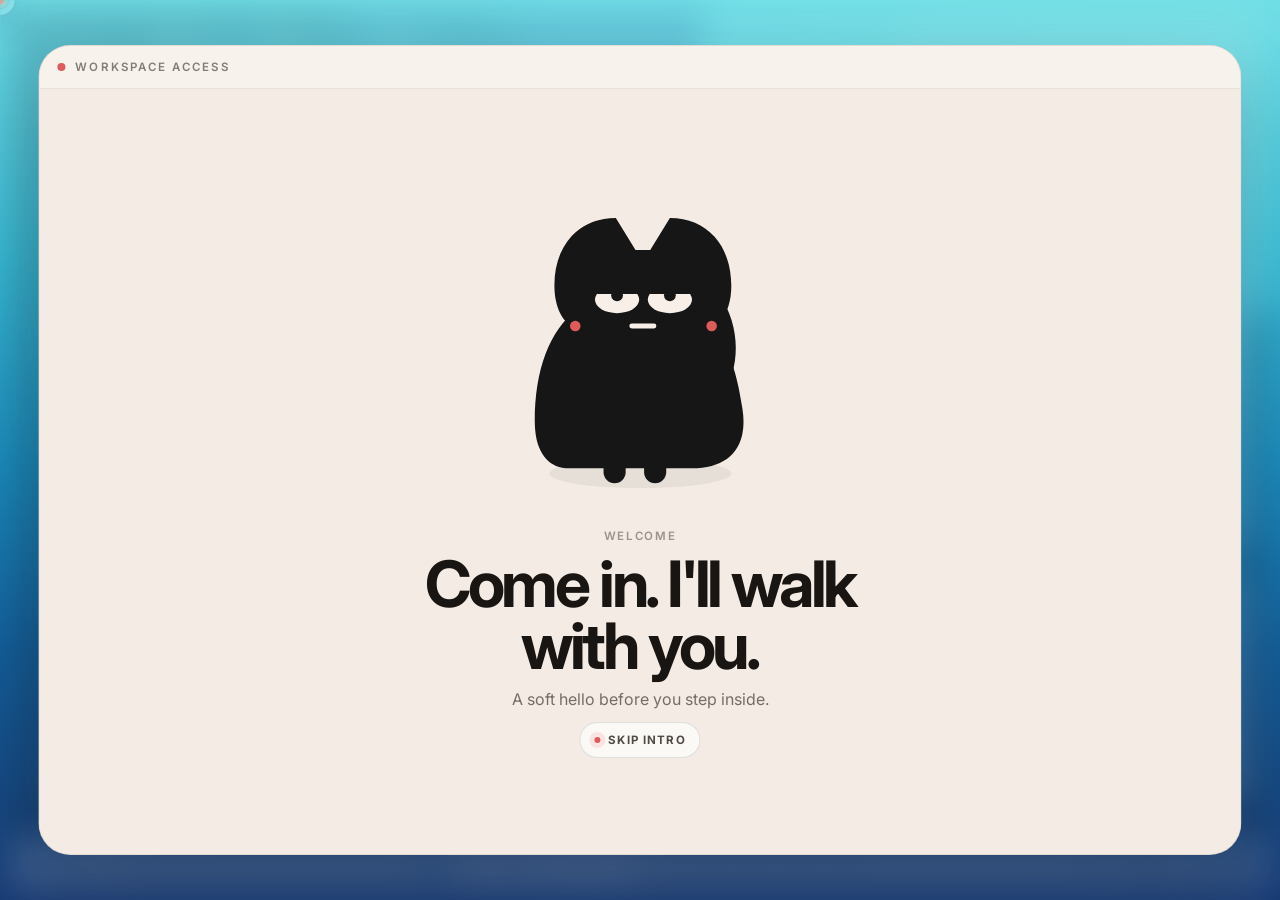
==== commit cfab4205: "Add files via upload" ====
--- a/Diegetic portfolio/index.html
+++ b/Diegetic portfolio/index.html
@@ -81,6 +81,10 @@
             <p class="hero-compact-meta">Interaction and Visual Designer - Chhatarpur, India</p>
             <p class="hero-compact-note">
               UX/UI, packaging, editorial, and illustration shaped through research, systems thinking, and visual craft.
+            </p>
+            <p class="hero-fish-note">
+              In the laptop view, the Ocean Studio lets you pick a fish, draw over the canvas, name your custom fish,
+              and leave a small mark on my portfolio by adding it to the reef.
             </p>
             <div class="widget-actions">
               <button class="action-button" data-app-launch="projects" type="button">
@@ -109,6 +113,9 @@
               <div class="fish-studio-header">
                 <p class="widget-label">Ocean Studio</p>
                 <h2 id="fish-studio-title">Design your own fish</h2>
+                <p>
+                  Choose a preset, sketch on the fish canvas, name your fish, and add it to the ocean to leave a mark on my portfolio.
+                </p>
               </div>
 
               <div class="fish-studio-controls">
--- a/Diegetic portfolio/styles.css
+++ b/Diegetic portfolio/styles.css
@@ -4272,6 +4272,16 @@
   color: rgba(12, 45, 66, 0.82);
 }
 
+.hero-fish-note {
+  margin: 12px 0 0;
+  padding: 10px 12px;
+  border: 1px solid rgba(22, 112, 148, 0.14);
+  border-radius: 14px;
+  background: rgba(231, 248, 255, 0.56);
+  line-height: 1.52;
+  color: rgba(10, 58, 82, 0.88);
+}
+
 .profile-widget strong {
   color: #0d3552;
 }
@@ -4562,6 +4572,12 @@
 body[data-theme="dark"] .fish-studio-header p,
 body[data-theme="dark"] .fish-name-field {
   color: rgba(227, 244, 252, 0.82);
+}
+
+body[data-theme="dark"] .hero-fish-note {
+  border-color: rgba(151, 226, 244, 0.18);
+  background: rgba(18, 64, 88, 0.44);
+  color: rgba(234, 248, 255, 0.92);
 }
 
 body[data-theme="dark"] .widget-label {
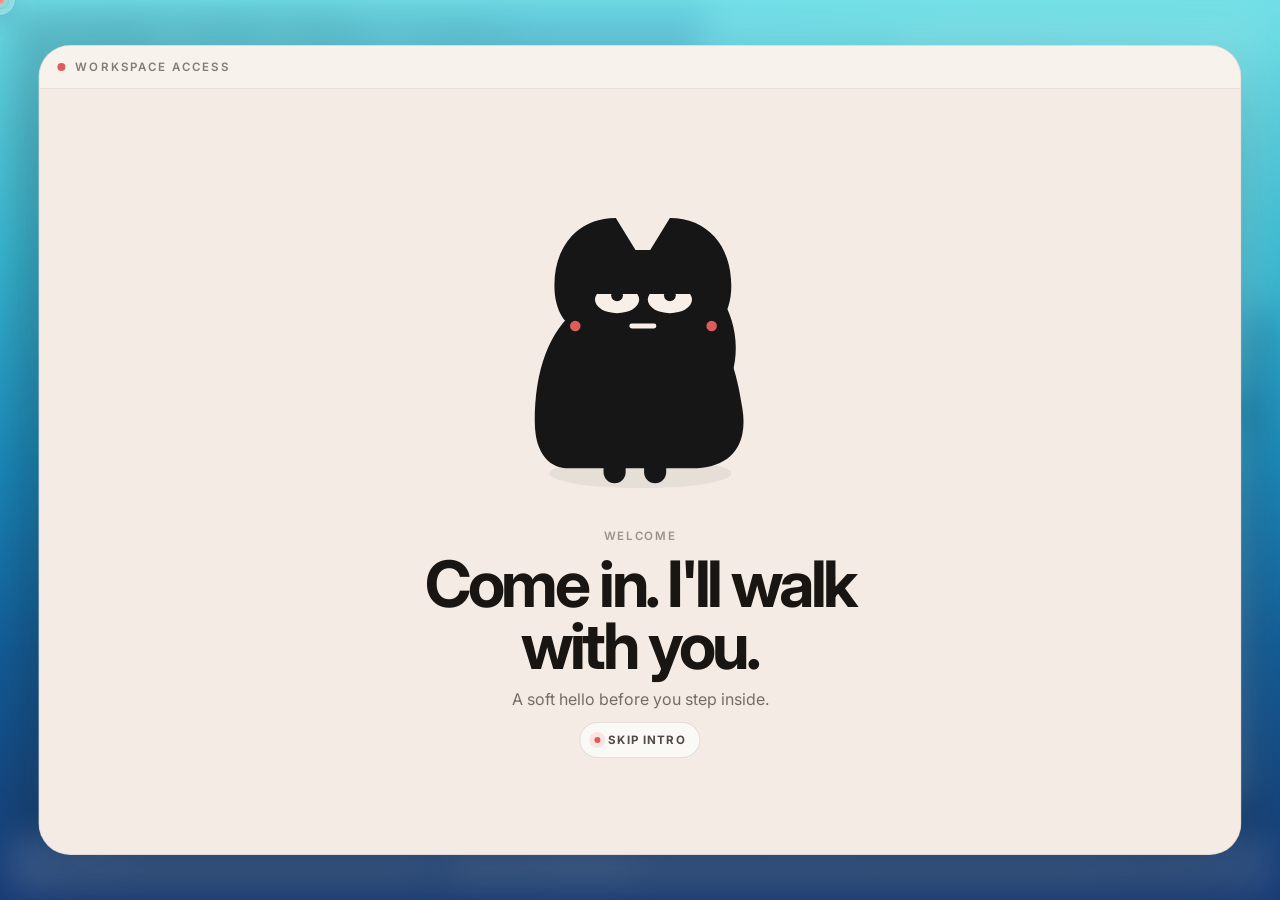
==== commit 0ae4ce63: "Add files via upload" ====
--- a/Diegetic portfolio/index.html
+++ b/Diegetic portfolio/index.html
@@ -81,10 +81,6 @@
             <p class="hero-compact-meta">Interaction and Visual Designer - Chhatarpur, India</p>
             <p class="hero-compact-note">
               UX/UI, packaging, editorial, and illustration shaped through research, systems thinking, and visual craft.
-            </p>
-            <p class="hero-fish-note">
-              In the laptop view, the Ocean Studio lets you pick a fish, draw over the canvas, name your custom fish,
-              and leave a small mark on my portfolio by adding it to the reef.
             </p>
             <div class="widget-actions">
               <button class="action-button" data-app-launch="projects" type="button">
@@ -114,7 +110,7 @@
                 <p class="widget-label">Ocean Studio</p>
                 <h2 id="fish-studio-title">Design your own fish</h2>
                 <p>
-                  Choose a preset, sketch on the fish canvas, name your fish, and add it to the ocean to leave a mark on my portfolio.
+                  Pick a fish, doodle on it, name it, and send it into the reef.
                 </p>
               </div>
 
--- a/Diegetic portfolio/styles.css
+++ b/Diegetic portfolio/styles.css
@@ -3436,6 +3436,27 @@
   margin: 0 auto;
 }
 
+.case-study-flow.is-focus-view {
+  width: min(100%, 1020px);
+  gap: 24px;
+}
+
+.case-study-flow.is-focus-view .behance-page-frame {
+  border-radius: 32px;
+  box-shadow:
+    inset 0 1px 0 rgba(255, 255, 255, 0.62),
+    0 24px 42px rgba(22, 59, 110, 0.1);
+}
+
+.case-study-flow.is-compact-view {
+  gap: 14px;
+}
+
+.case-study-flow.is-compact-view .window-card,
+.case-study-flow.is-compact-view .detail-image {
+  border-radius: 20px;
+}
+
 .project-primary-cta {
   margin-top: 16px;
 }
@@ -3493,6 +3514,20 @@
 .case-study-summary-section:last-child {
   padding-bottom: 0;
   border-bottom: 0;
+}
+
+[data-shell-search-item] {
+  transition: opacity 180ms ease, transform 180ms ease, box-shadow 180ms ease;
+}
+
+[data-shell-search-item].is-search-match {
+  box-shadow:
+    inset 0 0 0 1px rgba(110, 188, 255, 0.26),
+    0 0 0 3px rgba(110, 188, 255, 0.12);
+}
+
+[data-shell-search-item].is-search-dimmed {
+  opacity: 0.42;
 }
 
 .case-study-summary-section h4,
@@ -3543,10 +3578,8 @@
   background: rgba(255, 255, 255, 0.22);
   box-shadow:
     inset 0 0 0 1px rgba(255, 255, 255, 0.22),
-    0 14px 30px rgba(22, 59, 110, 0.16);
-  backdrop-filter: blur(10px) saturate(130%);
-  -webkit-backdrop-filter: blur(10px) saturate(130%);
-  transform: translate(-50%, -50%) scale(0.92);
+    0 10px 20px rgba(22, 59, 110, 0.12);
+  transform: translate3d(-50%, -50%, 0) scale(0.92);
   will-change: left, top, transform, width, height, opacity;
   transition:
     width 180ms ease,
@@ -3595,7 +3628,7 @@
   height: 52px;
   background: rgba(116, 216, 230, 0.18);
   border-color: rgba(17, 96, 150, 0.34);
-  transform: translate(-50%, -50%) scale(1);
+  transform: translate3d(-50%, -50%, 0) scale(1);
 }
 
 .cursor-glow[data-mode="interactive"]::before {
@@ -3626,7 +3659,7 @@
 .cursor-glow[data-mode="text"],
 .cursor-glow[data-mode="hidden"] {
   opacity: 0;
-  transform: translate(-50%, -50%) scale(0.64);
+  transform: translate3d(-50%, -50%, 0) scale(0.64);
 }
 
 @media (pointer: fine) {
@@ -4272,16 +4305,6 @@
   color: rgba(12, 45, 66, 0.82);
 }
 
-.hero-fish-note {
-  margin: 12px 0 0;
-  padding: 10px 12px;
-  border: 1px solid rgba(22, 112, 148, 0.14);
-  border-radius: 14px;
-  background: rgba(231, 248, 255, 0.56);
-  line-height: 1.52;
-  color: rgba(10, 58, 82, 0.88);
-}
-
 .profile-widget strong {
   color: #0d3552;
 }
@@ -4572,12 +4595,6 @@
 body[data-theme="dark"] .fish-studio-header p,
 body[data-theme="dark"] .fish-name-field {
   color: rgba(227, 244, 252, 0.82);
-}
-
-body[data-theme="dark"] .hero-fish-note {
-  border-color: rgba(151, 226, 244, 0.18);
-  background: rgba(18, 64, 88, 0.44);
-  color: rgba(234, 248, 255, 0.92);
 }
 
 body[data-theme="dark"] .widget-label {
@@ -4878,9 +4895,25 @@
   place-items: center;
   width: 30px;
   height: 30px;
+  border: 0;
   border-radius: 8px;
   background: rgba(255, 255, 255, 0.04);
   color: rgba(245, 247, 252, 0.88);
+  cursor: pointer;
+  transition: background-color 160ms ease, color 160ms ease, opacity 160ms ease;
+}
+
+.shell-icon-button:hover,
+.shell-icon-button:focus-visible,
+.command-chip:hover,
+.command-chip:focus-visible {
+  background: rgba(255, 255, 255, 0.09);
+  outline: none;
+}
+
+.shell-icon-button:disabled {
+  opacity: 0.4;
+  cursor: default;
 }
 
 .shell-address {
@@ -4934,6 +4967,23 @@
   color: rgba(255, 255, 255, 0.64);
 }
 
+.shell-search:focus-within {
+  box-shadow: inset 0 0 0 1px rgba(156, 192, 255, 0.34);
+}
+
+.shell-search-input {
+  width: 100%;
+  border: 0;
+  outline: none;
+  background: transparent;
+  color: #f5f8fe;
+  font: inherit;
+}
+
+.shell-search-input::placeholder {
+  color: rgba(255, 255, 255, 0.58);
+}
+
 .window-commandbar {
   display: flex;
   justify-content: space-between;
@@ -4955,10 +5005,12 @@
   align-items: center;
   gap: 6px;
   padding: 6px 10px;
+  border: 0;
   border-radius: 8px;
   background: rgba(255, 255, 255, 0.04);
   color: #edf1fa;
   font-size: 0.82rem;
+  cursor: pointer;
 }
 
 .command-chip .ms-icon {
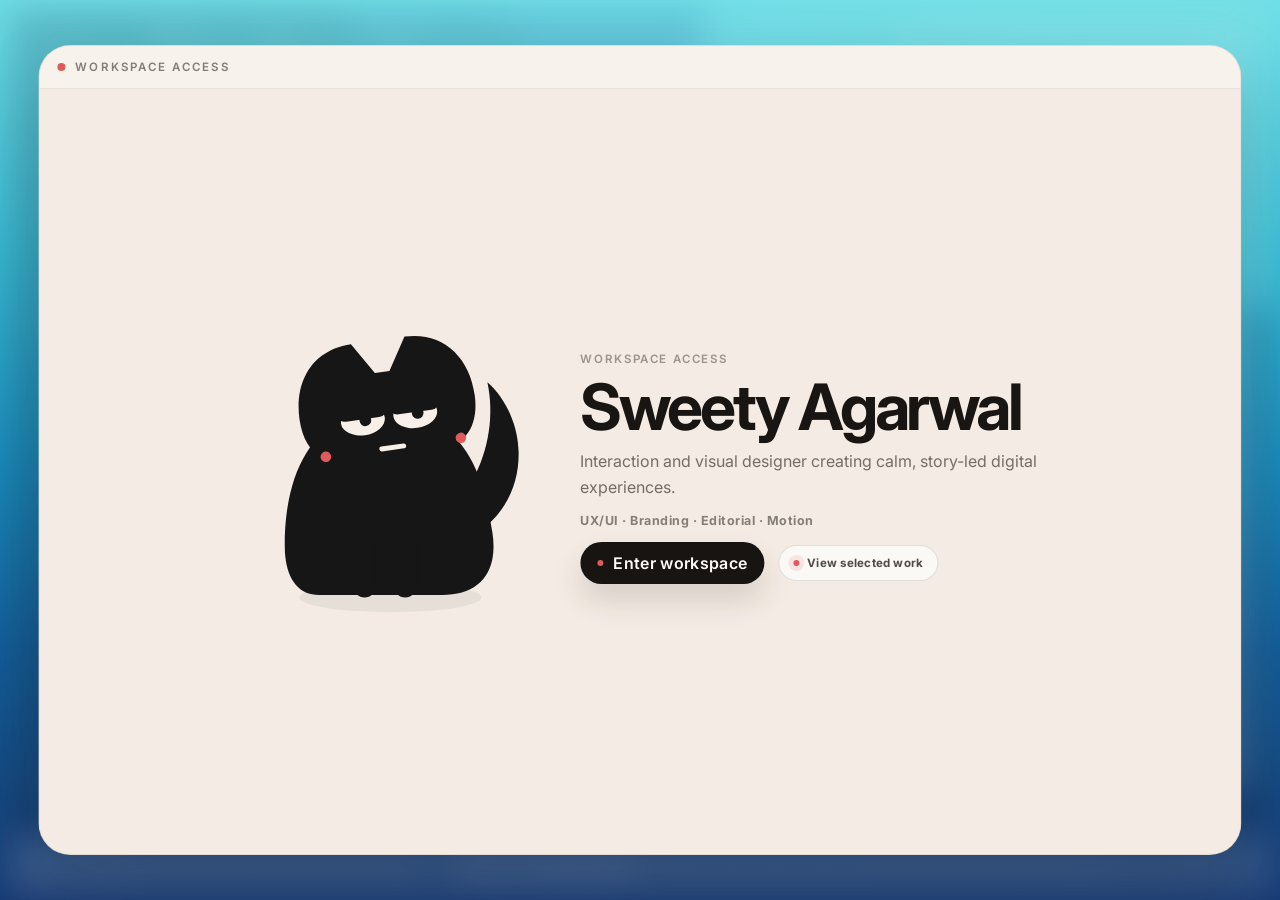
==== commit 1100fb2f: "Add files via upload" ====
--- a/Diegetic portfolio/index.html
+++ b/Diegetic portfolio/index.html
@@ -1,4 +1,4 @@
-﻿<!DOCTYPE html>
+<!DOCTYPE html>
 <html lang="en">
 <head>
   <meta charset="UTF-8">
@@ -76,42 +76,28 @@
 
         <aside class="widgets-stack">
           <section class="widget-card hero-widget">
-            <p class="widget-label">Sweety Agarwal</p>
-            <h1>Interaction and visual designer building calm, story-led experiences.</h1>
-            <p class="hero-compact-meta">Interaction and Visual Designer - Chhatarpur, India</p>
-            <p class="hero-compact-note">
-              UX/UI, packaging, editorial, and illustration shaped through research, systems thinking, and visual craft.
-            </p>
+            <p class="widget-label">Workspace</p>
+            <h1>Sweety Agarwal</h1>
+            <p class="hero-compact-meta">Interaction and visual designer creating calm, story-led digital experiences.</p>
+            <p class="hero-compact-note">UX/UI &middot; Branding &middot; Editorial &middot; Motion</p>
             <div class="widget-actions">
-              <button class="action-button" data-app-launch="projects" type="button">
+              <button class="action-button" data-app-launch="home" type="button">
+                <span class="ms-icon">&#xE80F;</span>
+                <span>Enter workspace</span>
+              </button>
+              <button class="action-button secondary" data-app-launch="projects" type="button">
                 <span class="ms-icon">&#xE8B7;</span>
-                <span>All Works</span>
+                <span>View selected work</span>
               </button>
-              <button class="action-button secondary" data-app-launch="resume" type="button">
-                <span class="ms-icon">&#xE8A5;</span>
-                <span>Resume</span>
-              </button>
-            </div>
-            <div class="widget-links hero-link-row">
-              <a href="https://www.behance.net/sweetyagarwal5" target="_blank" rel="noreferrer">
-                <span class="ms-icon">&#xE8A7;</span>
-                <span>Behance</span>
-              </a>
-              <a href="mailto:sagarwa130ct2004@gmail.com?subject=Portfolio%20Inquiry%20for%20Sweety%20Agarwal">
-                <span class="ms-icon">&#xE8A8;</span>
-                <span>Email</span>
-              </a>
             </div>
           </section>
 
           <div class="fish-studio-slot" id="fish-studio-desktop-slot">
             <section class="widget-card fish-studio-panel" id="fish-studio-panel" aria-labelledby="fish-studio-title">
               <div class="fish-studio-header">
-                <p class="widget-label">Ocean Studio</p>
+                <p class="widget-label">Ocean Studio &mdash; optional creative playground</p>
                 <h2 id="fish-studio-title">Design your own fish</h2>
-                <p>
-                  Pick a fish, doodle on it, name it, and send it into the reef.
-                </p>
+                <p>Choose a fish, customize it, and add it to the reef.</p>
               </div>
 
               <div class="fish-studio-controls">
@@ -132,7 +118,7 @@
                     <span>Add to Ocean</span>
                   </button>
                 </div>
-                <p class="fish-storage-note">The home reef refreshes every month and keeps only the newest 4 custom fish.</p>
+                <p class="fish-storage-note">This is a playful extension of the portfolio, not the main navigation.</p>
               </div>
             </section>
           </div>
@@ -178,40 +164,35 @@
 
         <div class="tablet-surface">
           <section class="tablet-widget tablet-feature-card">
-            <p class="tablet-kicker">Sweety Agarwal</p>
-            <h1>Interaction and visual design shaped by research, systems, and storytelling.</h1>
-            <p>
-              Across interfaces, packaging, editorial, and illustration, I build work that feels calm,
-              expressive, and easy to understand on first contact.
-            </p>
+            <p class="tablet-kicker">Workspace</p>
+            <h1>Sweety Agarwal</h1>
+            <p>Interaction and visual designer creating calm, story-led digital experiences.</p>
+            <p class="tablet-descriptor">UX/UI &middot; Branding &middot; Editorial &middot; Motion</p>
             <div class="tablet-quick-actions">
-              <button class="tablet-action" type="button" data-app-launch="projects" data-track-app="projects">
+              <button class="tablet-action" type="button" data-app-launch="home" data-track-app="home">
+                <span class="shell-inline-icon" aria-hidden="true">
+                  <svg viewBox="0 0 24 24">
+                    <path d="M4 11.5 12 5l8 6.5"></path>
+                    <path d="M6.5 10.5V19h11v-8.5"></path>
+                  </svg>
+                </span>
+                <span>Enter workspace</span>
+              </button>
+              <button class="tablet-action secondary" type="button" data-app-launch="projects" data-track-app="projects">
                 <span class="shell-inline-icon" aria-hidden="true">
                   <svg viewBox="0 0 24 24">
                     <path d="M3 7.5h6l2 2H21v8.5a2 2 0 0 1-2 2H5a2 2 0 0 1-2-2z"></path>
                     <path d="M3 7.5V6a2 2 0 0 1 2-2h4.5l2 2H19a2 2 0 0 1 2 2v1.5"></path>
                   </svg>
                 </span>
-                <span>Works</span>
-              </button>
-              <button class="tablet-action secondary" type="button" data-app-launch="gallery" data-track-app="gallery">
-                <span class="shell-inline-icon" aria-hidden="true">
-                  <svg viewBox="0 0 24 24">
-                    <rect x="3.5" y="5" width="17" height="14" rx="2.5"></rect>
-                    <circle cx="9" cy="10" r="1.5"></circle>
-                    <path d="M6 16l4-3.5 3 2 2.5-2 2.5 3.5"></path>
-                  </svg>
-                </span>
-                <span>Gallery</span>
+                <span>View selected work</span>
               </button>
             </div>
           </section>
 
           <section class="tablet-widget tablet-profile-card">
-            <p class="tablet-kicker">Profile</p>
-            <strong>Sweety Agarwal</strong>
-            <span>Interaction and Visual Designer</span>
-            <span>Chhatarpur, India</span>
+            <p class="tablet-kicker">Focus</p>
+            <strong>Systems thinking / Visual craft / Story-led design</strong>
             <p class="profile-note">
               My process moves from framing the problem clearly to crafting the final visual language with intention.
             </p>
@@ -249,39 +230,37 @@
         </div>
 
         <section class="mobile-hero-card">
-          <p class="mobile-kicker">Sweety Agarwal</p>
-          <h1>Calm, story-led design across UX, branding, editorial, and illustration.</h1>
-          <p>
-            I use research, systems thinking, and visual craft to turn complex ideas into intuitive,
-            expressive experiences that still feel easy to navigate.
-          </p>
+          <p class="mobile-kicker">Workspace</p>
+          <h1>Sweety Agarwal</h1>
+          <p>Interaction and visual designer creating calm, story-led digital experiences.</p>
+          <p class="mobile-descriptor">UX/UI &middot; Branding &middot; Editorial &middot; Motion</p>
           <div class="mobile-hero-actions">
-            <button class="mobile-chip" type="button" data-app-launch="projects" data-track-app="projects">
+            <button class="mobile-chip" type="button" data-app-launch="home" data-track-app="home">
+              <span class="shell-inline-icon" aria-hidden="true">
+                <svg viewBox="0 0 24 24">
+                  <path d="M4 11.5 12 5l8 6.5"></path>
+                  <path d="M6.5 10.5V19h11v-8.5"></path>
+                </svg>
+              </span>
+              <span>Enter workspace</span>
+            </button>
+            <button class="mobile-chip secondary" type="button" data-app-launch="projects" data-track-app="projects">
               <span class="shell-inline-icon" aria-hidden="true">
                 <svg viewBox="0 0 24 24">
                   <path d="M3 7.5h6l2 2H21v8.5a2 2 0 0 1-2 2H5a2 2 0 0 1-2-2z"></path>
                   <path d="M3 7.5V6a2 2 0 0 1 2-2h4.5l2 2H19a2 2 0 0 1 2 2v1.5"></path>
                 </svg>
               </span>
-              <span>Works</span>
-            </button>
-            <button class="mobile-chip secondary" type="button" data-app-launch="contact" data-track-app="contact">
-              <span class="shell-inline-icon" aria-hidden="true">
-                <svg viewBox="0 0 24 24">
-                  <rect x="3.5" y="6" width="17" height="12" rx="2.5"></rect>
-                  <path d="M5.5 8l6.5 5 6.5-5"></path>
-                </svg>
-              </span>
-              <span>Contact</span>
+              <span>View selected work</span>
             </button>
           </div>
         </section>
 
         <section class="mobile-feature-card">
           <div>
-            <p class="mobile-kicker">Designer note</p>
-            <strong>Clear systems, emotional readability, and polished craft.</strong>
-            <span>I balance structure and visual sensitivity so the work feels both thoughtful and alive.</span>
+            <p class="mobile-kicker">Focus</p>
+            <strong>Systems thinking / Visual craft / Story-led design</strong>
+            <span>Problem first, then a clear visual structure around it.</span>
           </div>
           <button class="mobile-feature-open" type="button" data-app-launch="about" data-track-app="about">
             About
@@ -373,7 +352,7 @@
         <button class="studio-object object-frame" type="button" data-scene-panel="about">
           <span class="frame-shell">
             <span class="frame-photo">
-              <img src="https://pps.services.adobe.com/api/profile/90A51F5764BF70F70A495C36@65532a2e63c0a029495ea7.e/image/05bfb27a-6ff1-46e8-b8dc-bf4c6f96208b/276" alt="Portrait of Sweety Agarwal">
+              <img src="gallery-source/4k/profile-portrait-4k.jpg" alt="Portrait of Sweety Agarwal">
             </span>
           </span>
           <span class="studio-object-label">About</span>
@@ -403,7 +382,7 @@
         <button class="studio-object object-tablet" type="button" data-scene-panel="works">
           <span class="tablet-shell">
             <span class="tablet-screen">
-              <img src="https://mir-s3-cdn-cf.behance.net/project_modules/1400/9d5070246228971.69c004b11dc6f.jpg" alt="Selected work preview">
+              <img src="https://mir-s3-cdn-cf.behance.net/project_modules/source/9d5070246228971.69c004b11dc6f.jpg" alt="Selected work preview">
             </span>
           </span>
           <span class="studio-object-label">Works</span>
@@ -492,6 +471,7 @@
   <div class="cursor-glow" id="cursor-glow" data-mode="hidden" aria-hidden="true"></div>
 
   <script src="fish-preset-assets.js"></script>
+  <script src="behance-projects.generated.js"></script>
   <script src="app.js"></script>
 </body>
 </html>
--- a/Diegetic portfolio/styles.css
+++ b/Diegetic portfolio/styles.css
@@ -234,6 +234,41 @@
   animation: entryScreenIn 420ms cubic-bezier(0.2, 0.8, 0.2, 1) both;
 }
 
+.entry-screen-intro {
+  grid-template-columns: minmax(220px, 0.78fr) minmax(320px, 1fr);
+  align-items: center;
+  justify-items: stretch;
+  gap: clamp(24px, 4vw, 64px);
+  text-align: left;
+}
+
+.entry-screen-intro .entry-stage-shell {
+  justify-self: end;
+  width: min(100%, 360px);
+  min-height: 260px;
+}
+
+.entry-screen-intro .entry-stage-shell-splash {
+  min-height: 276px;
+}
+
+.entry-screen-intro .entry-cat-stage .cat-mascot {
+  width: min(292px, 28vw);
+}
+
+.entry-screen-intro .entry-copy-block {
+  justify-items: start;
+  width: min(100%, 580px);
+}
+
+.entry-screen-intro .entry-intro-note {
+  max-width: 46ch;
+}
+
+.entry-screen-intro .entry-footer {
+  justify-content: flex-start;
+}
+
 .entry-screen.is-exiting {
   opacity: 0;
   filter: blur(10px);
@@ -412,6 +447,15 @@
   margin: 0;
   color: rgba(31, 24, 19, 0.6);
   line-height: 1.65;
+}
+
+.entry-descriptor {
+  margin: 0;
+  color: rgba(31, 24, 19, 0.52);
+  font-size: 0.78rem;
+  font-weight: 700;
+  letter-spacing: 0.04em;
+  line-height: 1.7;
 }
 
 .entry-status-copy {
@@ -562,6 +606,23 @@
 .entry-cta:hover,
 .entry-cta:focus-visible {
   background: #fffaf6;
+}
+
+.entry-screen-intro .entry-cta {
+  border-color: rgba(23, 20, 17, 0.84);
+  background: #171411;
+  color: #fffaf6;
+  box-shadow: 0 16px 30px rgba(39, 28, 19, 0.14);
+}
+
+.entry-screen-intro .entry-cta:hover,
+.entry-screen-intro .entry-cta:focus-visible {
+  background: #2a211a;
+}
+
+.entry-screen-intro .entry-skip {
+  letter-spacing: 0.02em;
+  text-transform: none;
 }
 
 .entry-name-input {
@@ -3151,7 +3212,7 @@
 
 .projects-grid {
   display: grid;
-  grid-template-columns: repeat(3, minmax(0, 1fr));
+  grid-template-columns: repeat(auto-fit, minmax(280px, 1fr));
   gap: 16px;
   margin-top: 18px;
 }
@@ -3258,6 +3319,8 @@
 }
 
 .project-card {
+  display: grid;
+  gap: 14px;
   padding: 14px;
   border: 1px solid rgba(22, 59, 110, 0.08);
   border-radius: 20px;
@@ -3281,18 +3344,69 @@
 }
 
 .project-card h3 {
-  margin: 0 0 8px;
+  margin: 0;
   color: #153766;
-  font-size: 0.98rem;
+  font-size: 1.02rem;
   line-height: 1.35;
 }
 
 .project-thumb {
   width: 100%;
-  aspect-ratio: 1.16 / 1;
+  aspect-ratio: 1.32 / 1;
   border-radius: 16px;
   box-shadow: 0 12px 24px rgba(22, 59, 110, 0.14);
   overflow: hidden;
+}
+
+.project-card-body {
+  display: grid;
+  gap: 12px;
+}
+
+.project-card-category {
+  margin: 0;
+  color: #456b9c;
+  font-size: 0.74rem;
+  font-weight: 800;
+  letter-spacing: 0.12em;
+  line-height: 1.4;
+  text-transform: uppercase;
+}
+
+.project-card-brief {
+  display: grid;
+  gap: 10px;
+  padding-top: 2px;
+}
+
+.project-card-brief p {
+  display: grid;
+  gap: 4px;
+  margin: 0;
+  color: var(--text-soft);
+  font-size: 0.88rem;
+  line-height: 1.55;
+}
+
+.project-card-label {
+  color: #17447f;
+  font-size: 0.68rem;
+  font-weight: 800;
+  letter-spacing: 0.13em;
+  text-transform: uppercase;
+}
+
+.project-card-button {
+  width: fit-content;
+  margin-top: 2px;
+  padding: 9px 12px;
+  border: 1px solid rgba(22, 59, 110, 0.12);
+  border-radius: 999px;
+  background: rgba(22, 67, 127, 0.92);
+  color: #ffffff;
+  font-size: 0.78rem;
+  font-weight: 800;
+  cursor: pointer;
 }
 
 .project-chip {
@@ -3418,6 +3532,46 @@
   cursor: pointer;
 }
 
+.about-layout,
+.contact-focus {
+  display: grid;
+  min-height: 360px;
+  align-items: center;
+}
+
+.about-card,
+.contact-callout {
+  display: grid;
+  gap: 16px;
+}
+
+.about-layout {
+  width: min(100%, 760px);
+  margin: 0 auto;
+}
+
+.contact-focus {
+  width: min(100%, 780px);
+  min-height: 430px;
+  margin: 0 auto;
+}
+
+.contact-callout {
+  padding: clamp(24px, 4vw, 42px);
+}
+
+.contact-links-priority .action-link:first-child {
+  border-color: rgba(31, 110, 230, 0.2);
+  background: linear-gradient(135deg, #1f6ee6, #5ba7ff);
+  color: #ffffff;
+}
+
+.contact-signoff {
+  margin-top: 12px;
+  color: rgba(22, 50, 92, 0.62);
+  font-weight: 700;
+}
+
 .cover-panel {
   overflow: hidden;
   min-height: 320px;
@@ -3472,6 +3626,36 @@
 .case-study-pages {
   display: grid;
   gap: 18px;
+}
+
+.case-study-media-stage {
+  position: relative;
+}
+
+.case-study-actions {
+  position: absolute;
+  top: 16px;
+  right: 16px;
+  z-index: 2;
+  display: flex;
+  justify-content: flex-end;
+}
+
+.case-study-actions .action-link {
+  border-color: rgba(255, 255, 255, 0.22);
+  background: rgba(24, 38, 61, 0.74);
+  color: #ffffff;
+  box-shadow: 0 14px 28px rgba(9, 18, 31, 0.24);
+  backdrop-filter: blur(18px) saturate(140%);
+  -webkit-backdrop-filter: blur(18px) saturate(140%);
+}
+
+.case-study-images {
+  gap: 16px;
+}
+
+.case-study-image-frame {
+  background: rgba(255, 255, 255, 0.08);
 }
 
 .detail-image {
@@ -3565,6 +3749,9 @@
 }
 
 .cursor-glow {
+  --cursor-x: 50vw;
+  --cursor-y: 50vh;
+  --cursor-scale: 0.92;
   position: fixed;
   top: 0;
   left: 0;
@@ -3579,13 +3766,12 @@
   box-shadow:
     inset 0 0 0 1px rgba(255, 255, 255, 0.22),
     0 10px 20px rgba(22, 59, 110, 0.12);
-  transform: translate3d(-50%, -50%, 0) scale(0.92);
-  will-change: left, top, transform, width, height, opacity;
+  transform: translate3d(var(--cursor-x), var(--cursor-y), 0) translate3d(-50%, -50%, 0) scale(var(--cursor-scale));
+  will-change: transform, width, height, opacity;
   transition:
     width 180ms ease,
     height 180ms ease,
     opacity 180ms ease,
-    transform 140ms ease,
     border-color 180ms ease,
     background-color 180ms ease,
     box-shadow 180ms ease,
@@ -3620,15 +3806,16 @@
 }
 
 body[data-shell="desktop"] .cursor-glow {
-  opacity: 1;
-}
-
-.cursor-glow[data-mode="interactive"] {
+  opacity: 0;
+}
+
+body[data-shell="desktop"] .cursor-glow[data-mode="interactive"] {
+  --cursor-scale: 1;
   width: 52px;
   height: 52px;
+  opacity: 0.92;
   background: rgba(116, 216, 230, 0.18);
   border-color: rgba(17, 96, 150, 0.34);
-  transform: translate3d(-50%, -50%, 0) scale(1);
 }
 
 .cursor-glow[data-mode="interactive"]::before {
@@ -3643,10 +3830,12 @@
   opacity: 1;
 }
 
-.cursor-glow[data-mode="draw"] {
+body[data-shell="desktop"] .cursor-glow[data-mode="draw"] {
+  --cursor-scale: 1;
   width: 30px;
   height: 30px;
   border-radius: 12px;
+  opacity: 0.88;
   background: rgba(255, 255, 255, 0.14);
 }
 
@@ -3656,18 +3845,14 @@
   opacity: 0.92;
 }
 
-.cursor-glow[data-mode="text"],
-.cursor-glow[data-mode="hidden"] {
+body[data-shell="desktop"] .cursor-glow[data-mode="default"],
+body[data-shell="desktop"] .cursor-glow[data-mode="text"],
+body[data-shell="desktop"] .cursor-glow[data-mode="hidden"] {
+  --cursor-scale: 0.72;
   opacity: 0;
-  transform: translate3d(-50%, -50%, 0) scale(0.64);
 }
 
 @media (pointer: fine) {
-  body[data-shell="desktop"],
-  body[data-shell="desktop"] * {
-    cursor: none !important;
-  }
-
   body[data-shell="desktop"] input:not([type="range"]):not([type="checkbox"]):not([type="radio"]):not([type="submit"]):not([type="button"]),
   body[data-shell="desktop"] textarea,
   body[data-shell="desktop"] [contenteditable="true"] {
@@ -4440,9 +4625,10 @@
   position: relative;
   z-index: 8;
   width: 100%;
-  max-height: none;
-  overflow: visible;
+  max-height: min(54vh, 520px);
+  overflow: auto;
   padding: 18px;
+  scrollbar-width: thin;
 }
 
 .fish-studio-header h2 {
@@ -4452,6 +4638,11 @@
   color: #0d3552;
 }
 
+.fish-studio-header .widget-label {
+  letter-spacing: 0.04em;
+  text-transform: none;
+}
+
 .fish-studio-header p {
   margin: 0;
   color: rgba(12, 45, 66, 0.8);
@@ -4465,16 +4656,19 @@
 }
 
 .fish-preset-row {
-  display: grid;
-  grid-template-columns: repeat(auto-fit, minmax(98px, 1fr));
+  display: flex;
   gap: 10px;
+  overflow-x: auto;
+  padding-bottom: 4px;
+  scrollbar-width: thin;
 }
 
 .fish-preset-button {
   display: grid;
   gap: 10px;
   justify-items: center;
-  padding: 10px 8px 12px;
+  min-width: 88px;
+  padding: 8px 7px 10px;
   border: 1px solid rgba(19, 85, 122, 0.12);
   border-radius: 16px;
   background: rgba(255, 255, 255, 0.66);
@@ -4497,10 +4691,10 @@
 }
 
 .fish-preset-thumb {
-  width: 100%;
+  width: 70px;
   aspect-ratio: 1.55;
   border-radius: 14px;
-  padding: 8px;
+  padding: 4px;
   border: none;
   background: transparent;
   display: grid;
@@ -4547,8 +4741,9 @@
 
 .fish-designer-canvas {
   display: block;
-  width: 100%;
+  width: min(100%, 270px);
   height: auto;
+  margin: 0 auto;
   aspect-ratio: 360 / 220;
   border: 1px solid rgba(201, 241, 255, 0.26);
   border-radius: 22px;
@@ -5090,6 +5285,26 @@
   color: #edf4ff;
 }
 
+.window .project-card-category,
+.window .project-card-label {
+  color: rgba(189, 207, 242, 0.86);
+}
+
+.window .project-card-brief p,
+.window .project-card-brief p span:not(.project-card-label) {
+  color: #ffffff;
+}
+
+.window .project-card-button {
+  border-color: rgba(255, 255, 255, 0.12);
+  background: rgba(93, 140, 230, 0.82);
+  color: #ffffff;
+}
+
+.window .contact-signoff {
+  color: rgba(226, 231, 240, 0.7);
+}
+
 .window .action-link,
 .window .toolbar-link,
 .window .contact-links a {
@@ -5101,6 +5316,19 @@
 .window .action-link.secondary,
 .window .toolbar-link.secondary {
   background: rgba(74, 109, 184, 0.24);
+}
+
+.window .case-study-actions .action-link {
+  border-color: rgba(255, 255, 255, 0.22);
+  background: rgba(24, 38, 61, 0.74);
+  color: #ffffff;
+  box-shadow: 0 14px 28px rgba(9, 18, 31, 0.24);
+}
+
+.window .contact-links-priority .action-link:first-child {
+  border-color: rgba(96, 154, 255, 0.34);
+  background: linear-gradient(135deg, #2d73ff, #4e8dff);
+  color: #ffffff;
 }
 
 .window .contact-form input,
@@ -5943,6 +6171,17 @@
   color: rgba(18, 39, 70, 0.82);
 }
 
+.tablet-descriptor,
+.mobile-descriptor {
+  font-weight: 800;
+  letter-spacing: 0.04em;
+}
+
+.tablet-descriptor {
+  color: rgba(18, 39, 70, 0.62) !important;
+  font-size: 0.78rem;
+}
+
 .tablet-profile-card strong {
   display: block;
   margin-bottom: 4px;
@@ -6255,6 +6494,11 @@
   color: rgba(226, 234, 250, 0.8);
 }
 
+.mobile-descriptor {
+  color: rgba(226, 234, 250, 0.72) !important;
+  font-size: 0.72rem;
+}
+
 .mobile-feature-card {
   display: flex;
   justify-content: space-between;
@@ -6609,6 +6853,25 @@
   .entry-window-body {
     min-height: calc(var(--entry-window-height) - 52px);
     padding: 18px 14px;
+  }
+
+  .entry-screen-intro {
+    grid-template-columns: 1fr;
+    justify-items: center;
+    gap: 10px;
+    text-align: center;
+  }
+
+  .entry-screen-intro .entry-stage-shell {
+    justify-self: center;
+  }
+
+  .entry-screen-intro .entry-copy-block {
+    justify-items: center;
+  }
+
+  .entry-screen-intro .entry-footer {
+    justify-content: center;
   }
 
   .entry-stage-shell {
